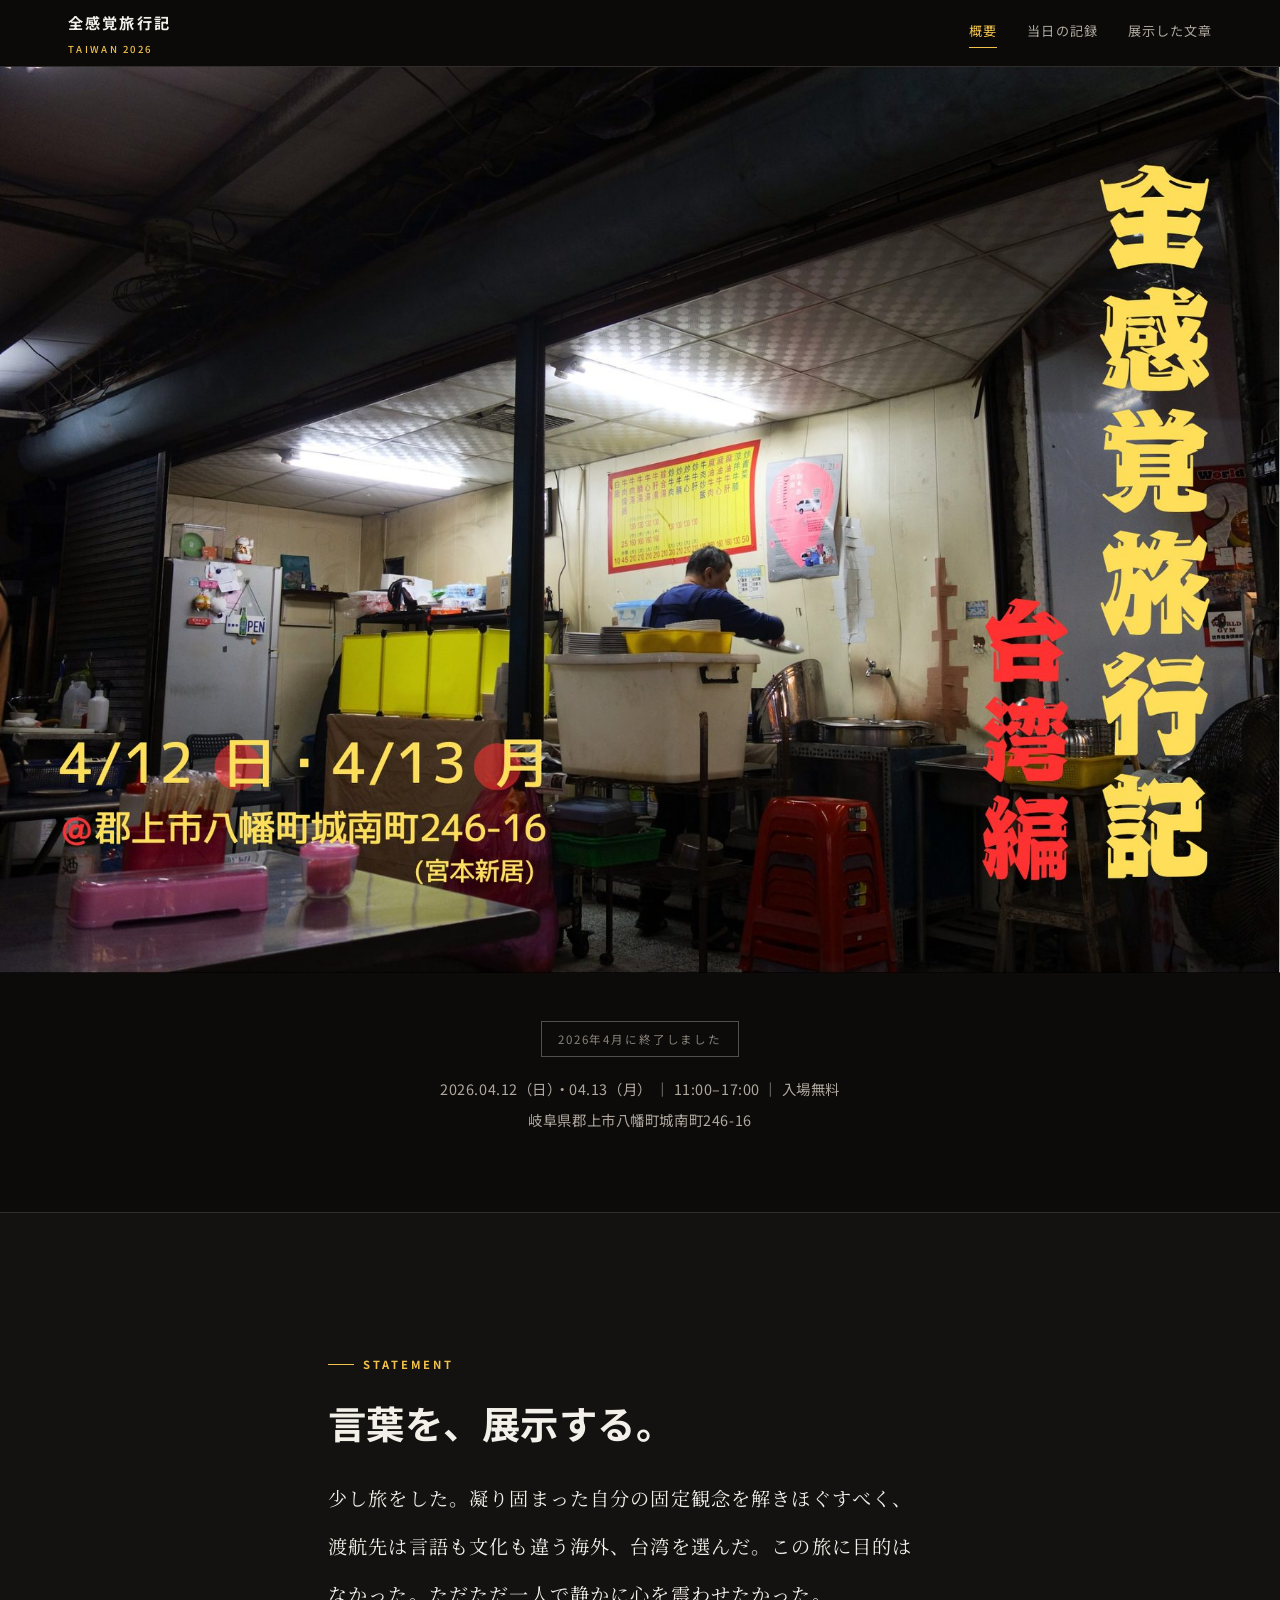
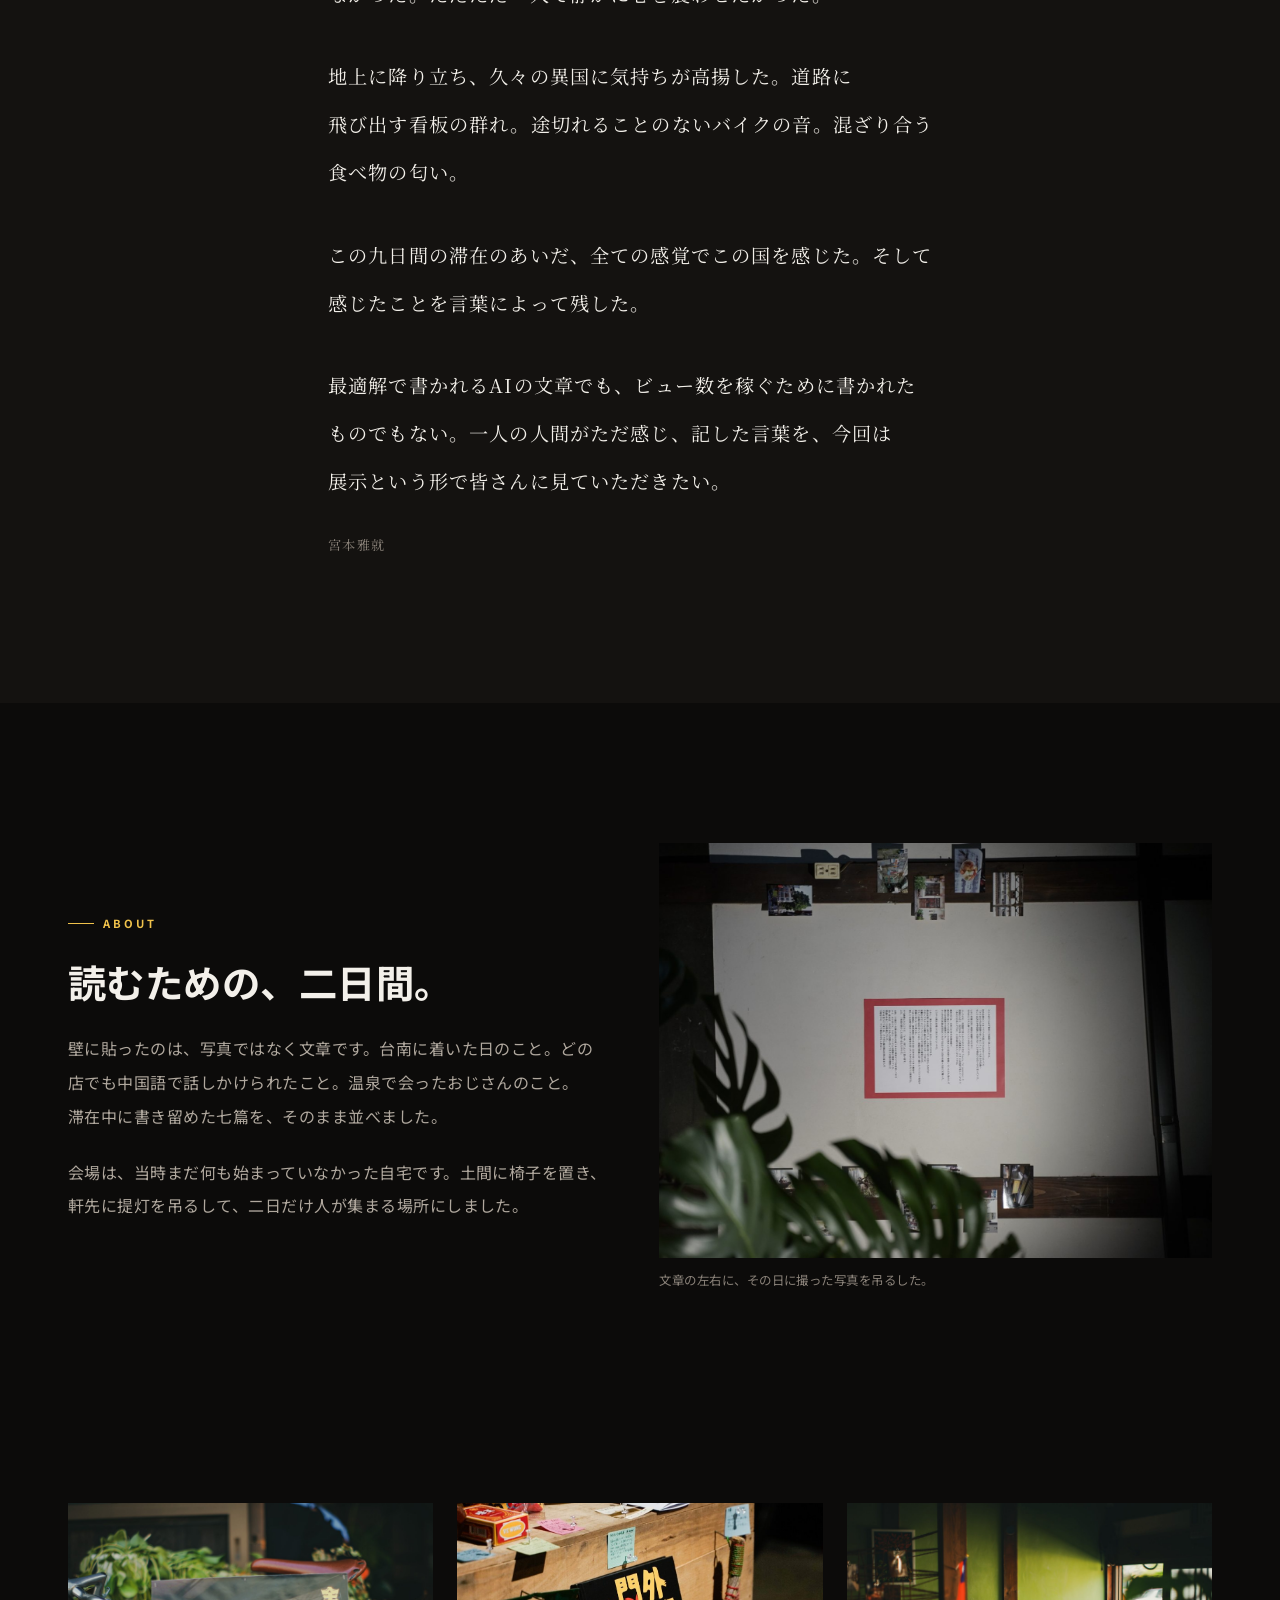
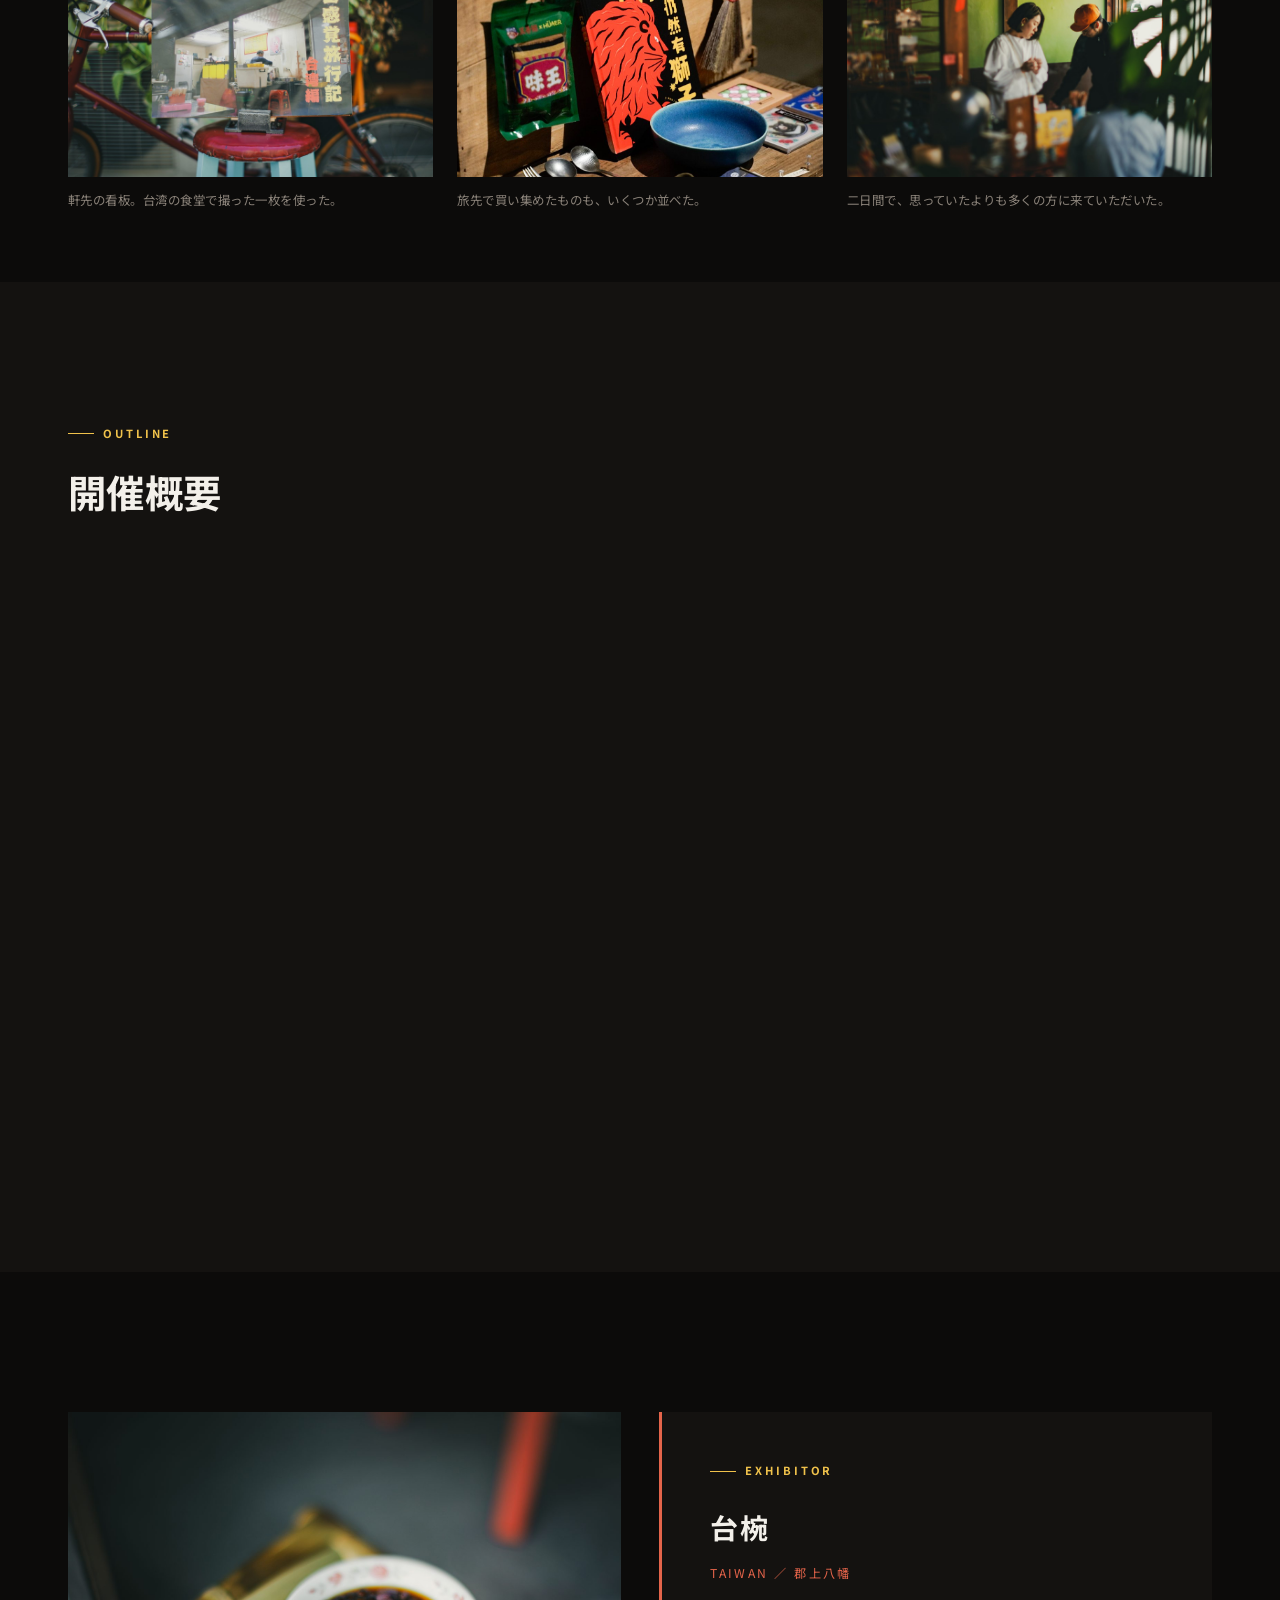
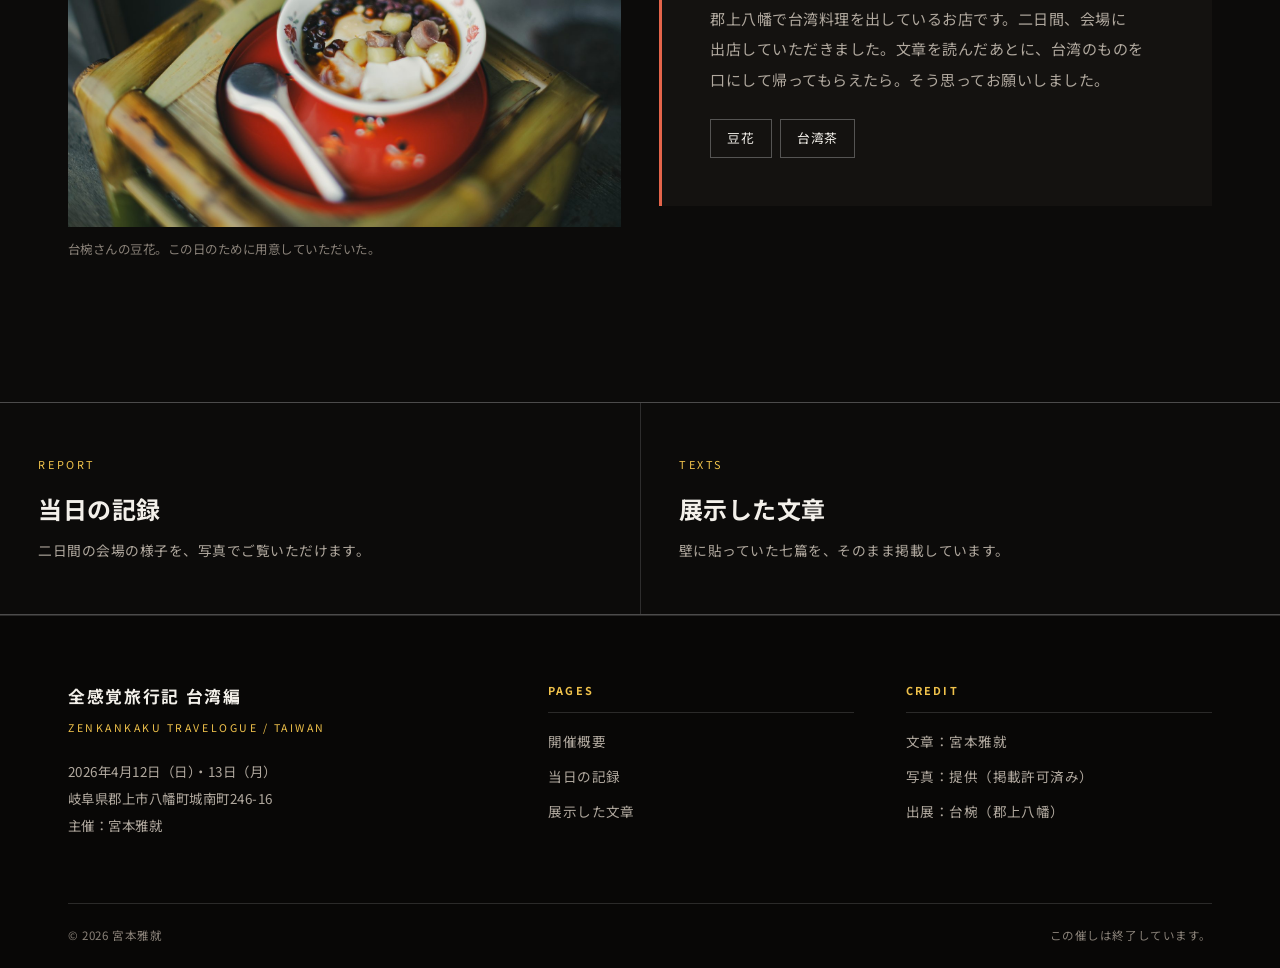
==== index.html @ e937802b "Update hero image alt text and dimensions" ====
<!DOCTYPE html>
<html lang="ja">
<head>
<meta charset="UTF-8">
<meta name="viewport" content="width=device-width, initial-scale=1.0">
<title>全感覚旅行記 台湾編｜2026.04.12–13 ＠郡上八幡</title>
<meta name="description" content="九日間の台湾滞在で感じたことを、文章にして展示しました。2026年4月12日・13日、岐阜県郡上市八幡町にて開催。入場無料。台湾料理店「台椀」より豆花と台湾茶をご提供いただきました。">
<meta property="og:type" content="website">
<meta property="og:url" content="https://zenkankakutaiwan.vercel.app/">
<meta property="og:title" content="全感覚旅行記 台湾編｜2026.04.12–13 ＠郡上八幡">
<meta property="og:description" content="九日間の台湾滞在で感じたことを、文章にして展示しました。2026年4月12日・13日、岐阜県郡上市八幡町にて開催。">
<meta property="og:image" content="https://zenkankakutaiwan.vercel.app/keyvisual.jpg">
<meta property="og:locale" content="ja_JP">
<meta name="twitter:card" content="summary_large_image">
<meta name="format-detection" content="telephone=no">
<link rel="preconnect" href="https://fonts.googleapis.com">
<link rel="preconnect" href="https://fonts.gstatic.com" crossorigin>
<link href="https://fonts.googleapis.com/css2?family=Noto+Sans+JP:wght@400;500;700;900&family=Noto+Serif+JP:wght@400;500&display=swap" rel="stylesheet">
<link rel="icon" href="favicon.svg" type="image/svg+xml">
<link rel="stylesheet" href="style.css">
</head>
<body>
<a class="skip" href="#main">本文へスキップ</a>

<header class="hd">
  <div class="hd__in">
    <a class="hd__logo" href="index.html">全感覚旅行記<small>TAIWAN 2026</small></a>
    <nav class="hd__nav" aria-label="ページ">
      <a href="index.html" aria-current="page">概要</a>
      <a href="report.html">当日の記録</a>
      <a href="texts.html">展示した文章</a>
    </nav>
  </div>
</header>

<main id="main" lang="ja">

<!-- ══════════ ヒーロー（告知ビジュアル） ══════════ -->
<section class="hero">
  <h1 class="hero__h1">全感覚旅行記 台湾編</h1>
  <div class="hero__stage">
    <img class="hero__poster" src="keyvisual.jpg" alt="夜の台南の食堂。右手に黄色の縦書きで「全感覚旅行記」、その左下に朱色で「台湾編」と重ねてある" width="2000" height="1414" fetchpriority="high">
  </div>
  <div class="hero__in wrap">
    <p class="hero__done">2026年4月に終了しました</p>
    <p class="hero__facts">2026.04.12（日）・04.13（月） ｜ 11:00–17:00 ｜ 入場無料<br>岐阜県郡上市八幡町城南町246-16</p>
  </div>
</section>

<!-- ══════════ ステートメント ══════════ -->
<section class="sec sec--xl statement" aria-labelledby="st-title">
  <div class="wrap read">
    <p class="eyebrow">STATEMENT</p>
    <h2 class="h2" id="st-title">言葉を、展示する。</h2>
    <div class="statement__body rv">
      <p>少し旅をした。凝り固まった自分の固定観念を解きほぐすべく、渡航先は言語も文化も違う海外、台湾を選んだ。この旅に目的はなかった。ただただ一人で静かに心を震わせたかった。</p>
      <p>地上に降り立ち、久々の異国に気持ちが高揚した。道路に飛び出す看板の群れ。途切れることのないバイクの音。混ざり合う食べ物の匂い。</p>
      <p>この九日間の滞在のあいだ、全ての感覚でこの国を感じた。そして感じたことを言葉によって残した。</p>
      <p>最適解で書かれるAIの文章でも、ビュー数を稼ぐために書かれたものでもない。一人の人間がただ感じ、記した言葉を、今回は展示という形で皆さんに見ていただきたい。</p>
      <p class="statement__sign">宮本雅就</p>
    </div>
  </div>
</section>

<!-- ══════════ 何をした展示か ══════════ -->
<section class="sec sec--xl" aria-labelledby="about-title">
  <div class="wrap">
    <div class="duo rv">
      <div>
        <p class="eyebrow">ABOUT</p>
        <h2 class="h2" id="about-title">読むための、二日間。</h2>
        <p class="lead">壁に貼ったのは、写真ではなく文章です。台南に着いた日のこと。どの店でも中国語で話しかけられたこと。温泉で会ったおじさんのこと。滞在中に書き留めた七篇を、そのまま並べました。</p>
        <p class="lead" style="margin-top:1.4rem;">会場は、当時まだ何も始まっていなかった自宅です。土間に椅子を置き、軒先に提灯を吊るして、二日だけ人が集まる場所にしました。</p>
      </div>
      <figure>
        <div class="ph"><img src="exhibit-wall.jpg" alt="漆喰の壁に、赤い枠で囲んだ文章と、旅先で撮った写真が並べて貼られている" loading="lazy" width="1600" height="1069"></div>
        <figcaption class="figcap">文章の左右に、その日に撮った写真を吊るした。</figcaption>
      </figure>
    </div>
  </div>
</section>

<!-- ══════════ 会場の写真 ══════════ -->
<section class="sec sec--md" aria-label="会場の様子">
  <div class="wrap">
    <div class="trio rv">
      <figure>
        <div class="ph"><img src="panel-bike.jpg" alt="自転車のサドルの前に立てかけられた、全感覚旅行記と書かれた案内パネル" loading="lazy" width="1800" height="1200"></div>
        <figcaption class="figcap">軒先の看板。台湾の食堂で撮った一枚を使った。</figcaption>
      </figure>
      <figure>
        <div class="ph"><img src="goods.jpg" alt="木箱の上に並べられた台湾の本や器、カトラリー、調味料" loading="lazy" width="1045" height="1563"></div>
        <figcaption class="figcap">旅先で買い集めたものも、いくつか並べた。</figcaption>
      </figure>
      <figure>
        <div class="ph"><img src="visitors.jpg" alt="緑の壁の室内で、来場した方が展示を見ている様子" loading="lazy" width="1800" height="1200"></div>
        <figcaption class="figcap">二日間で、思っていたよりも多くの方に来ていただいた。</figcaption>
      </figure>
    </div>
  </div>
</section>

<!-- ══════════ 開催概要 ══════════ -->
<section class="sec sec--xl sec--tint" aria-labelledby="outline-title">
  <div class="wrap">
    <p class="eyebrow">OUTLINE</p>
    <h2 class="h2" id="outline-title">開催概要</h2>
    <table class="info rv">
      <tbody>
        <tr>
          <th scope="row">催し名</th>
          <td><b>全感覚旅行記 台湾編</b></td>
        </tr>
        <tr>
          <th scope="row">会期</th>
          <td><b>2026年4月12日（日）・13日（月）</b><br>11:00 – 17:00</td>
        </tr>
        <tr>
          <th scope="row">入場料</th>
          <td><b>無料</b></td>
        </tr>
        <tr>
          <th scope="row">会場</th>
          <td>岐阜県郡上市八幡町城南町246-16<br>※当時の宮本の自宅を会場としました。現在この場所では営業しておりません。</td>
        </tr>
        <tr>
          <th scope="row">展示内容</th>
          <td>九日間の台湾滞在中に書いた文章 七篇<br>滞在中に撮影した写真<br>旅先で購入した書籍・器・雑貨の展示</td>
        </tr>
        <tr>
          <th scope="row">出展</th>
          <td><b>台椀</b>（郡上八幡）より、豆花と台湾茶をご提供いただきました。</td>
        </tr>
        <tr>
          <th scope="row">主催</th>
          <td>宮本雅就</td>
        </tr>
      </tbody>
    </table>
  </div>
</section>

<!-- ══════════ 出展 ══════════ -->
<section class="sec sec--xl" aria-labelledby="ex-title">
  <div class="wrap">
    <div class="duo duo--wide rv">
      <figure>
        <div class="ph"><img src="douhua.jpg" alt="竹のトレーにのせられた赤い器の豆花。タピオカと芋圓、小豆がのっている" loading="lazy" width="1800" height="1200"></div>
        <figcaption class="figcap">台椀さんの豆花。この日のために用意していただいた。</figcaption>
      </figure>
      <div class="exhibitor">
        <p class="eyebrow">EXHIBITOR</p>
        <h2 class="exhibitor__name" id="ex-title">台椀</h2>
        <p class="exhibitor__yomi">TAIWAN ／ 郡上八幡</p>
        <p class="exhibitor__text">郡上八幡で台湾料理を出しているお店です。二日間、会場に出店していただきました。文章を読んだあとに、台湾のものを口にして帰ってもらえたら。そう思ってお願いしました。</p>
        <ul class="exhibitor__menu">
          <li>豆花</li>
          <li>台湾茶</li>
        </ul>
      </div>
    </div>
  </div>
</section>

<!-- ══════════ 次のページ ══════════ -->
<nav class="next" aria-label="ほかのページ">
  <a class="next__item" href="report.html">
    <span class="next__label">REPORT</span>
    <span class="next__title">当日の記録</span>
    <span class="next__text">二日間の会場の様子を、写真でご覧いただけます。</span>
  </a>
  <a class="next__item" href="texts.html">
    <span class="next__label">TEXTS</span>
    <span class="next__title">展示した文章</span>
    <span class="next__text">壁に貼っていた七篇を、そのまま掲載しています。</span>
  </a>
</nav>

</main>

<footer class="ft">
  <div class="wrap">
    <div class="ft__top">
      <div>
        <p class="ft__mark">全感覚旅行記 台湾編</p>
        <p class="ft__sub">ZENKANKAKU TRAVELOGUE / TAIWAN</p>
        <p class="ft__addr">2026年4月12日（日）・13日（月）<br>岐阜県郡上市八幡町城南町246-16<br>主催：宮本雅就</p>
      </div>
      <div>
        <p class="ft__ttl">PAGES</p>
        <ul class="ft__list">
          <li><a href="index.html">開催概要</a></li>
          <li><a href="report.html">当日の記録</a></li>
          <li><a href="texts.html">展示した文章</a></li>
        </ul>
      </div>
      <div>
        <p class="ft__ttl">CREDIT</p>
        <ul class="ft__list">
          <li>文章：宮本雅就</li>
          <li>写真：提供（掲載許可済み）</li>
          <li>出展：台椀（郡上八幡）</li>
        </ul>
      </div>
    </div>
    <div class="ft__bottom">
      <p>© 2026 宮本雅就</p>
      <p>この催しは終了しています。</p>
    </div>
  </div>
</footer>

<script src="main.js"></script>
</body>
</html>
---- style.css ----
@charset "UTF-8";
/* ==========================================================================
   全感覚旅行記 台湾編 ｜ 2026.04.12–13 ＠郡上八幡
   設計方針
   - 会場の記憶（赤提灯・蛍光灯・夜の食堂）を、黒地に置き換える
   - 差し色は告知ビジュアルから採った黄と、提灯の朱の2色だけ
   - 展示物は「文章」。だから本文は明朝で、行間を広く取る
   - 見出しとラベルはゴシック。読ませる面と、案内する面を書体で分ける
   ========================================================================== */

:root{
  --bg:      #0C0B0A;   /* 黒。少し暖色に振って写真となじませる */
  --bg2:     #141210;   /* 一段明るい面 */
  --bg3:     #1E1B18;   /* カード */
  --ink:     #F3F0EA;   /* 本文の白 */
  --ink-sub: #B0A89E;   /* 副次テキスト（黒地 AA 8.0） */
  --ink-dim: #8A8279;   /* 注記（黒地 AA 5.1） */
  --yellow:  #F0C24B;   /* 告知ビジュアルの黄 */
  --red:     #E4644A;   /* 提灯の朱。黒地で読める明度に調整 */
  --line:    rgba(255,255,255,.14);
  --line-2:  rgba(255,255,255,.28);

  --pad-xl: clamp(96px,11vw,180px);
  --pad-lg: clamp(64px,8vw,120px);
  --pad-md: clamp(44px,5.5vw,80px);

  --wrap:   1240px;
  --read:   720px;      /* 文章を読ませる幅 */
  --ease:   cubic-bezier(.22,.75,.28,1);
}

/* ── リセット ─────────────────────────────────────────── */
*,*::before,*::after{ box-sizing:border-box; }
html{ scroll-behavior:smooth; -webkit-text-size-adjust:100%; }
body{
  margin:0; background:var(--bg); color:var(--ink);
  font-family:"Noto Sans JP","Hiragino Kaku Gothic ProN","Yu Gothic",sans-serif;
  font-size:16px; line-height:1.95; letter-spacing:.03em;
  -webkit-font-smoothing:antialiased; overflow-x:hidden;
}
img{ display:block; max-width:100%; height:auto; }
a{ color:inherit; }
h1,h2,h3,h4,p,figure,dl,dd,ul,ol,blockquote{ margin:0; padding:0; }
ul,ol{ list-style:none; }
table{ border-collapse:collapse; width:100%; }
:focus-visible{ outline:2px solid var(--yellow); outline-offset:3px; }

/* 日本語は単語の区切りに空白がないため、文節で折り返すよう指定する。
   （Chrome / Edge 119以降。lang="ja" の範囲でのみ働く） */
body{ line-break:strict; word-break:auto-phrase; }
h1,h2,h3{ word-break:normal; text-wrap:balance; }

.u-hidden{
  position:absolute!important; width:1px; height:1px; margin:-1px;
  padding:0; overflow:hidden; clip:rect(0 0 0 0); white-space:nowrap; border:0;
}
.skip{ position:absolute; left:-9999px; top:0; z-index:200; background:var(--yellow); color:#000; padding:.8rem 1.4rem; }
.skip:focus{ left:0; }

/* ── レイアウト ───────────────────────────────────────── */
.wrap{ width:100%; max-width:var(--wrap); margin-inline:auto; padding-inline:clamp(20px,5vw,48px); }
.read{ max-width:var(--read); margin-inline:auto; }
/* 全幅の写真と組み合わせて使う導入文は、写真と左端をそろえる */
.wrap > .read{ margin-inline:0; }
.sec{ padding-block:var(--pad-lg); }
.sec--xl{ padding-block:var(--pad-xl); }
.sec--md{ padding-block:var(--pad-md); }
.sec--tint{ background:var(--bg2); }
.rule{ border-top:1px solid var(--line); }

/* ── ヘッダー ─────────────────────────────────────────── */
.hd{
  position:sticky; top:0; z-index:90;
  background:rgba(12,11,10,.86); backdrop-filter:blur(12px);
  border-bottom:1px solid var(--line);
}
.hd__in{
  max-width:var(--wrap); margin-inline:auto; padding-inline:clamp(20px,5vw,48px);
  height:66px; display:flex; align-items:center; justify-content:space-between; gap:1.5rem;
}
.hd__logo{ font-size:.95rem; font-weight:700; letter-spacing:.14em; text-decoration:none; }
.hd__logo small{ display:block; font-size:.6rem; letter-spacing:.24em; color:var(--yellow); font-weight:500; margin-top:.15rem; }
.hd__nav{ display:flex; gap:clamp(14px,2.4vw,30px); }
.hd__nav a{
  font-size:.82rem; letter-spacing:.08em; text-decoration:none; color:var(--ink-sub);
  padding-bottom:.25rem; border-bottom:1px solid transparent; transition:color .2s var(--ease), border-color .2s var(--ease);
}
.hd__nav a:hover{ color:var(--ink); border-color:var(--yellow); }
.hd__nav a[aria-current="page"]{ color:var(--yellow); border-color:var(--yellow); }
@media (max-width:560px){
  .hd__in{ height:auto; padding-block:.8rem; flex-direction:column; align-items:flex-start; gap:.6rem; }
  .hd__nav{ gap:1rem; }
}

/* ── ヒーロー（告知ビジュアルを全幅で見せる） ─────────
   ビジュアルにタイトルも日付も刷り込まれているので、文字は重ねない。
   画面幅いっぱいに、トリミングせず一枚をそのまま出す。
   h1は画面には出さず、読み上げと検索のために残す。 */
.hero{ background:var(--bg); border-bottom:1px solid var(--line); }
.hero__h1{
  position:absolute; width:1px; height:1px; margin:-1px; padding:0;
  overflow:hidden; clip-path:inset(50%); white-space:nowrap; border:0;
}
.hero__stage{ width:100%; }
.hero__poster{ display:block; width:100%; height:auto; }
.hero__in{
  text-align:center;
  padding-block:clamp(30px,4vw,48px) clamp(44px,6vw,76px);
}
.hero__done{
  display:inline-block; margin-bottom:1.1rem; padding:.35rem 1rem;
  border:1px solid var(--line-2); font-size:.72rem; letter-spacing:.16em; color:var(--ink-dim);
}
.hero__facts{ font-size:.9rem; line-height:2.15; letter-spacing:.04em; color:var(--ink-sub); }

/* ── 見出し ───────────────────────────────────────────── */
.eyebrow{
  display:flex; align-items:center; gap:.8em;
  font-size:.7rem; font-weight:700; letter-spacing:.26em; color:var(--yellow); margin-bottom:1.1rem;
}
.eyebrow::before{ content:""; width:26px; height:1px; background:var(--yellow); flex:none; }
.h2{ font-size:clamp(1.5rem,3.6vw,2.4rem); font-weight:700; line-height:1.55; margin-bottom:1.3rem; }
.h3{ font-size:clamp(1.1rem,2.2vw,1.4rem); font-weight:700; line-height:1.6; margin-bottom:.8rem; }
.lead{ font-size:1rem; line-height:2.1; color:var(--ink-sub); max-width:40em; }

/* ── ステートメント（明朝・大きめ） ───────────────────── */
.statement{ background:var(--bg2); }
.statement__body{
  font-family:"Noto Serif JP","Hiragino Mincho ProN","Yu Mincho",serif;
  font-size:clamp(1rem,1.9vw,1.2rem); line-height:2.5; letter-spacing:.06em;
}
.statement__body p + p{ margin-top:1.8em; }
.statement__sign{ margin-top:2.6rem; font-size:.82rem; letter-spacing:.1em; color:var(--ink-dim); }

/* ── 写真 ─────────────────────────────────────────────── */
.ph{ background:var(--bg3); overflow:hidden; }
.ph img{ display:block; width:100%; height:100%; object-fit:cover; }
/* 並べる写真は縦横比をそろえる。縦位置の写真は中央でトリミングされる。
   （高さがばらつくと段組みが崩れて、余白だけが目立つため） */
.trio .ph,.gal .ph,.duo .ph{ aspect-ratio:4/3; }
/* 単独で置く縦位置の写真は、幅を絞って高くなりすぎないようにする */
.fig--portrait{ max-width:min(100%,440px); }
.fig--portrait .ph{ aspect-ratio:auto; }
.figcap{ margin-top:.7rem; font-size:.78rem; line-height:1.85; color:var(--ink-dim); }

.duo{ display:grid; gap:clamp(20px,3vw,40px); }
@media (min-width:860px){ .duo{ grid-template-columns:1fr 1fr; align-items:center; } }
.duo--wide{ align-items:start; }

.trio{ display:grid; gap:clamp(14px,2vw,24px); }
@media (min-width:760px){ .trio{ grid-template-columns:repeat(3,1fr); } }

.gal{ display:grid; gap:clamp(14px,2vw,24px); }
@media (min-width:760px){ .gal{ grid-template-columns:repeat(2,1fr); } }
.gal--offset > *:nth-child(even){ margin-top:clamp(20px,4vw,64px); }

.full{ position:relative; }
.full img{ width:100%; }

/* ── 開催概要テーブル ─────────────────────────────────── */
.info{ border-top:1px solid var(--line); }
.info th,.info td{
  border-bottom:1px solid var(--line); text-align:left; vertical-align:top;
  padding:1.15rem .2rem; font-size:.94rem; line-height:1.95;
}
.info th{ width:9em; font-weight:700; color:var(--yellow); white-space:nowrap; letter-spacing:.08em; }
.info td{ color:var(--ink-sub); }
.info td b{ color:var(--ink); font-weight:700; }
@media (max-width:600px){
  .info th,.info td{ display:block; width:auto; padding-block:.5rem; }
  .info th{ border-bottom:0; padding-bottom:0; }
  .info td{ padding-top:.15rem; padding-bottom:1.1rem; }
}

/* ── 出展者 ───────────────────────────────────────────── */
.exhibitor{ background:var(--bg2); border-left:3px solid var(--red); padding:clamp(28px,4vw,48px); }
.exhibitor__name{ font-size:clamp(1.3rem,2.6vw,1.75rem); font-weight:700; letter-spacing:.06em; margin-bottom:.5rem; }
.exhibitor__yomi{ font-size:.76rem; letter-spacing:.2em; color:var(--red); margin-bottom:1.1rem; }
.exhibitor__text{ font-size:.94rem; line-height:2.05; color:var(--ink-sub); }
.exhibitor__menu{ display:flex; flex-wrap:wrap; gap:.5rem; margin-top:1.4rem; }
.exhibitor__menu li{
  font-size:.8rem; letter-spacing:.06em; padding:.4rem 1rem;
  border:1px solid var(--line-2); color:var(--ink);
}

/* ── ボタン ───────────────────────────────────────────── */
.btns{ display:flex; flex-wrap:wrap; gap:1rem; }
.btn{
  display:inline-flex; align-items:center; justify-content:center; gap:.8em;
  min-height:58px; padding:.9rem 2.2rem;
  font-size:.92rem; font-weight:700; letter-spacing:.08em; text-decoration:none;
  background:var(--yellow); color:#0C0B0A; border:1px solid var(--yellow);
  transition:background .25s var(--ease), color .25s var(--ease);
}
.btn:hover{ background:transparent; color:var(--yellow); }
.btn--ghost{ background:transparent; color:var(--ink); border-color:var(--line-2); }
.btn--ghost:hover{ background:var(--ink); color:#0C0B0A; border-color:var(--ink); }

/* ── 次のページへ ─────────────────────────────────────── */
.next{ display:grid; gap:1px; background:var(--line); border-block:1px solid var(--line); }
@media (min-width:760px){ .next{ grid-template-columns:1fr 1fr; } }
.next__item{
  background:var(--bg); padding:clamp(32px,4vw,56px) clamp(24px,3vw,44px);
  text-decoration:none; display:block; transition:background .25s var(--ease);
}
.next__item:hover{ background:var(--bg2); }
.next__label{ display:block; font-size:.68rem; letter-spacing:.24em; color:var(--yellow); margin-bottom:.9rem; }
.next__title{ display:block; font-size:clamp(1.15rem,2.4vw,1.5rem); font-weight:700; line-height:1.55; margin-bottom:.6rem; }
.next__text{ display:block; font-size:.86rem; line-height:1.9; color:var(--ink-sub); }

/* ── 下層ページの見出し ───────────────────────────────── */
.phead{ padding-block:clamp(64px,9vw,120px) clamp(40px,5vw,64px); border-bottom:1px solid var(--line); }
.phead__en{ font-size:.72rem; font-weight:700; letter-spacing:.28em; color:var(--yellow); margin-bottom:1rem; }
.phead__title{ font-size:clamp(1.8rem,4.6vw,3rem); font-weight:900; line-height:1.4; letter-spacing:.04em; }
.phead__lead{ margin-top:1.4rem; font-size:.96rem; line-height:2.1; color:var(--ink-sub); max-width:38em; }

/* ── 展示した文章 ─────────────────────────────────────── */
.essays{ counter-reset:essay; }
.essay{ padding-block:clamp(56px,7vw,96px); border-top:1px solid var(--line); }
.essay:first-child{ border-top:0; }
.essay__no{
  font-size:.72rem; font-weight:700; letter-spacing:.24em; color:var(--yellow); margin-bottom:1.6rem;
}
.essay__body{
  font-family:"Noto Serif JP","Hiragino Mincho ProN","Yu Mincho",serif;
  font-size:clamp(.98rem,1.7vw,1.08rem); line-height:2.45; letter-spacing:.05em; color:var(--ink);
}
.essay__body p + p{ margin-top:1.9em; }
.essay__body p:first-child::first-letter{ color:var(--yellow); }

.note{
  background:var(--bg2); border:1px solid var(--line); padding:clamp(22px,3vw,32px);
  font-size:.85rem; line-height:2; color:var(--ink-sub);
}
.note b{ color:var(--ink); }

/* ── フッター ─────────────────────────────────────────── */
.ft{ background:#080706; border-top:1px solid var(--line); }
.ft__top{ padding-block:clamp(44px,5vw,72px); display:grid; gap:clamp(28px,4vw,56px); }
@media (min-width:820px){ .ft__top{ grid-template-columns:1.4fr 1fr 1fr; } }
.ft__mark{ font-size:1.05rem; font-weight:700; letter-spacing:.1em; }
.ft__sub{ font-size:.66rem; letter-spacing:.24em; color:var(--yellow); margin-top:.35rem; }
.ft__addr{ font-size:.84rem; line-height:2; color:var(--ink-sub); margin-top:1.2rem; }
.ft__ttl{
  font-size:.68rem; font-weight:700; letter-spacing:.2em; color:var(--yellow);
  padding-bottom:.7rem; margin-bottom:1rem; border-bottom:1px solid var(--line);
}
.ft__list li{ font-size:.85rem; line-height:1.8; color:var(--ink-sub); }
.ft__list li + li{ margin-top:.65rem; }
.ft__list a{ font-size:inherit; text-decoration:none; color:inherit; transition:color .2s var(--ease); }
.ft__list a:hover{ color:var(--yellow); }
.ft__bottom{
  padding-block:1.3rem; border-top:1px solid var(--line);
  display:flex; flex-wrap:wrap; gap:.6rem 1.6rem; align-items:center; justify-content:space-between;
  font-size:.72rem; letter-spacing:.05em; color:var(--ink-dim);
}

/* ── スクロール表示 ───────────────────────────────────── */
.rv{ opacity:0; transform:translateY(24px); transition:opacity .9s var(--ease), transform .9s var(--ease); }
.rv.in{ opacity:1; transform:none; }
@media (prefers-reduced-motion:reduce){
  *{ animation-duration:.01ms!important; transition-duration:.01ms!important; scroll-behavior:auto!important; }
  .rv{ opacity:1; transform:none; }
}
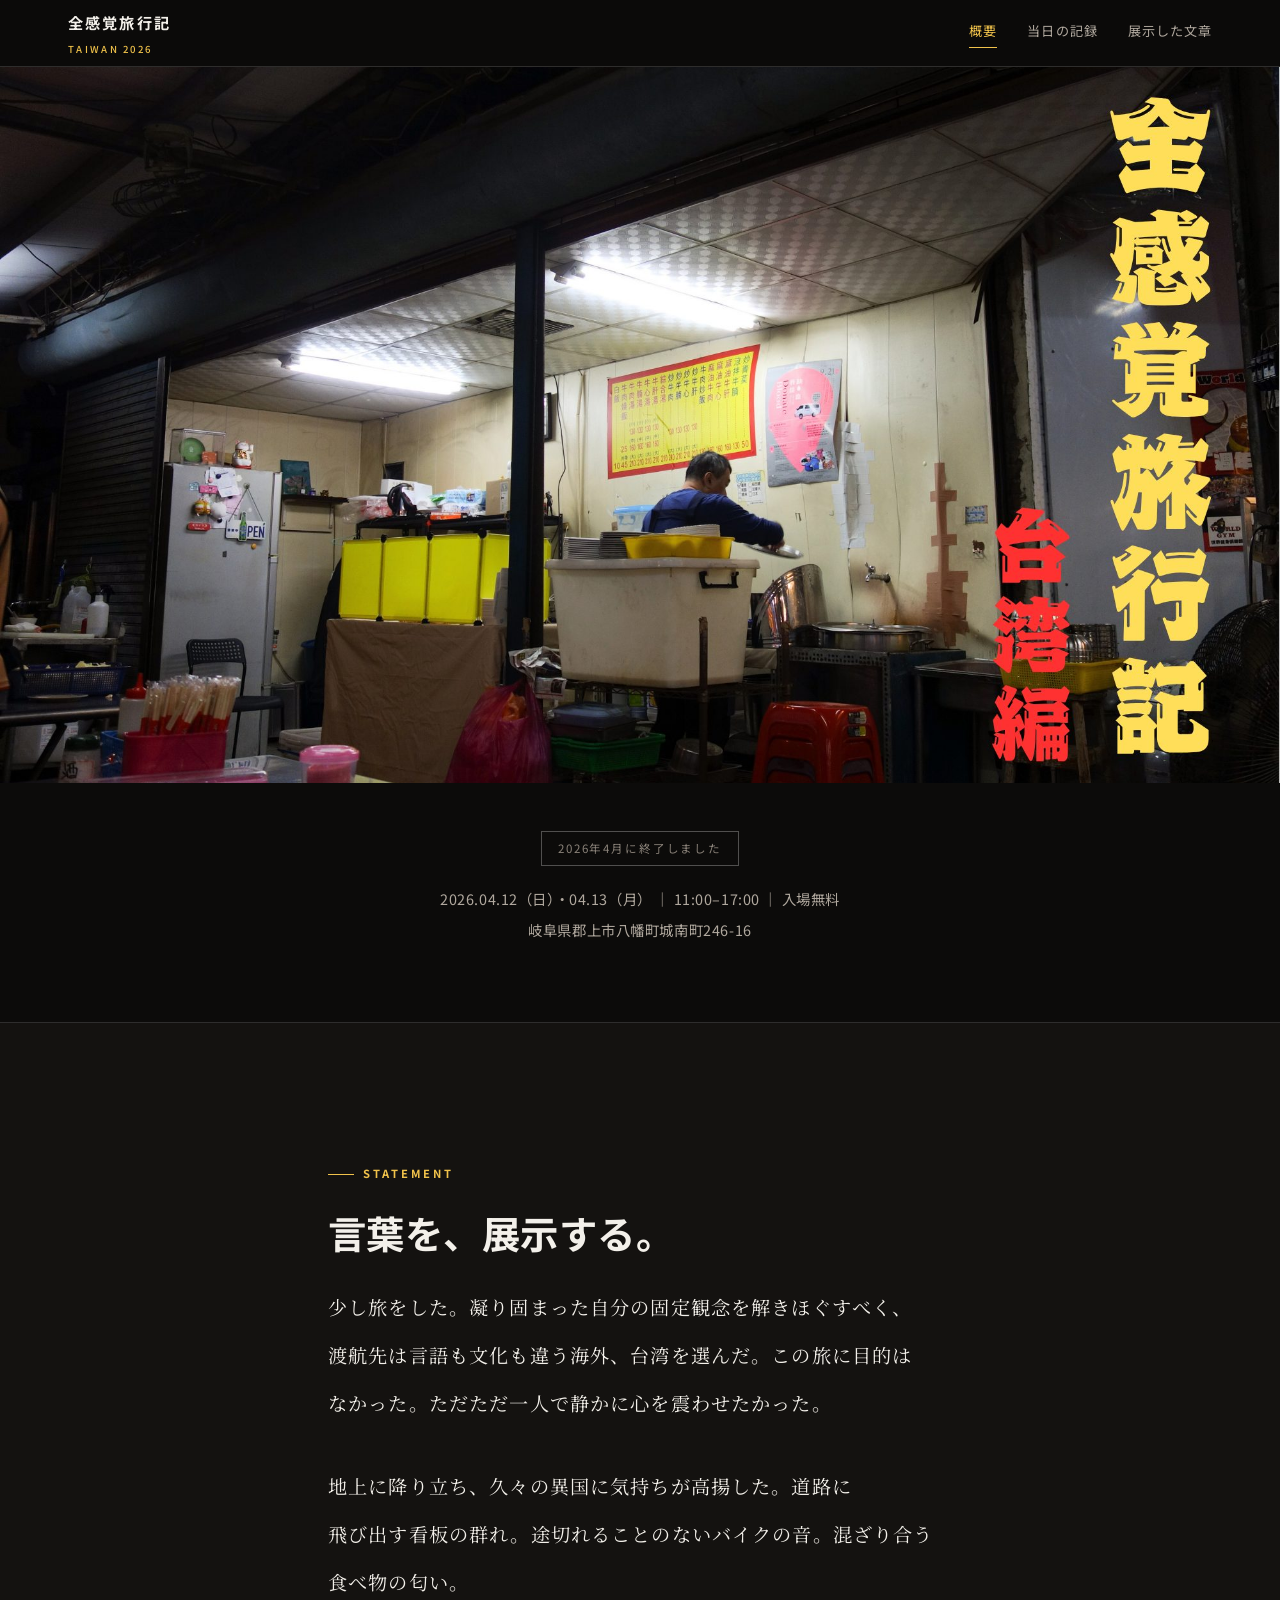
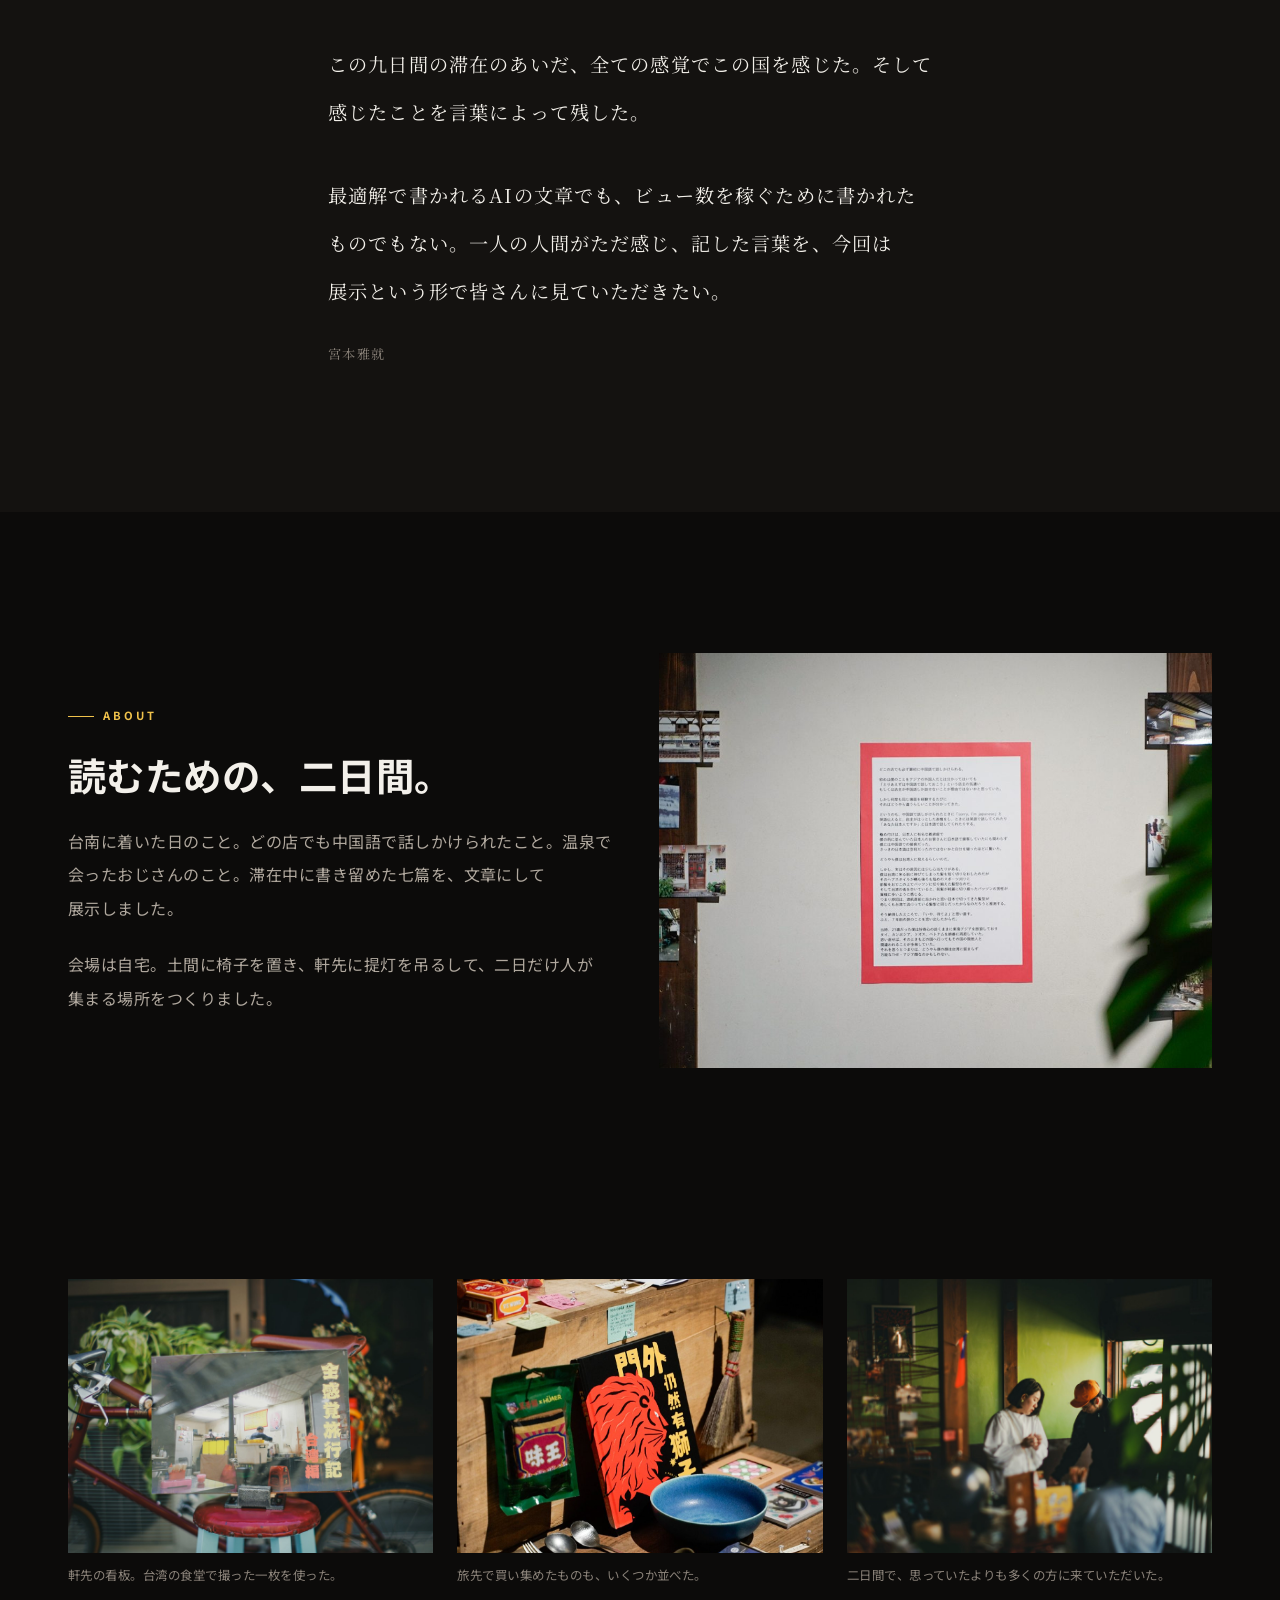
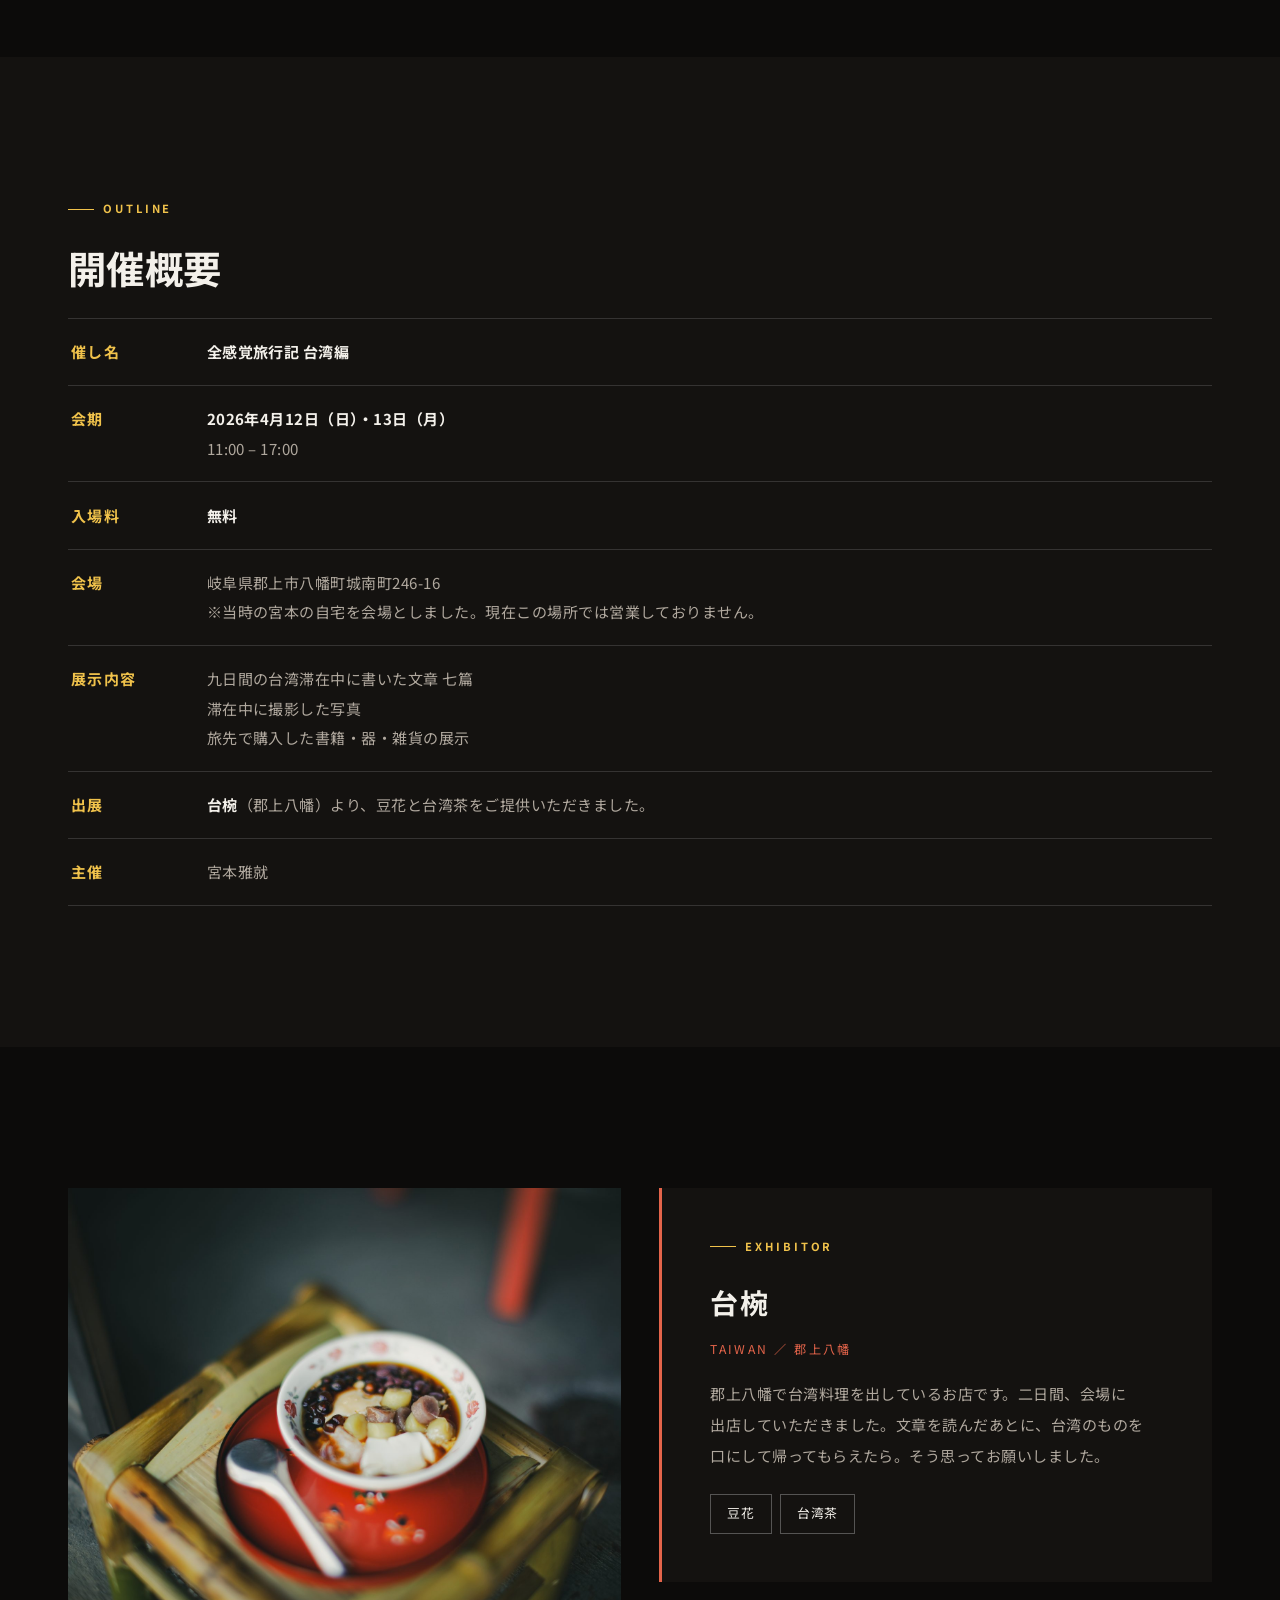
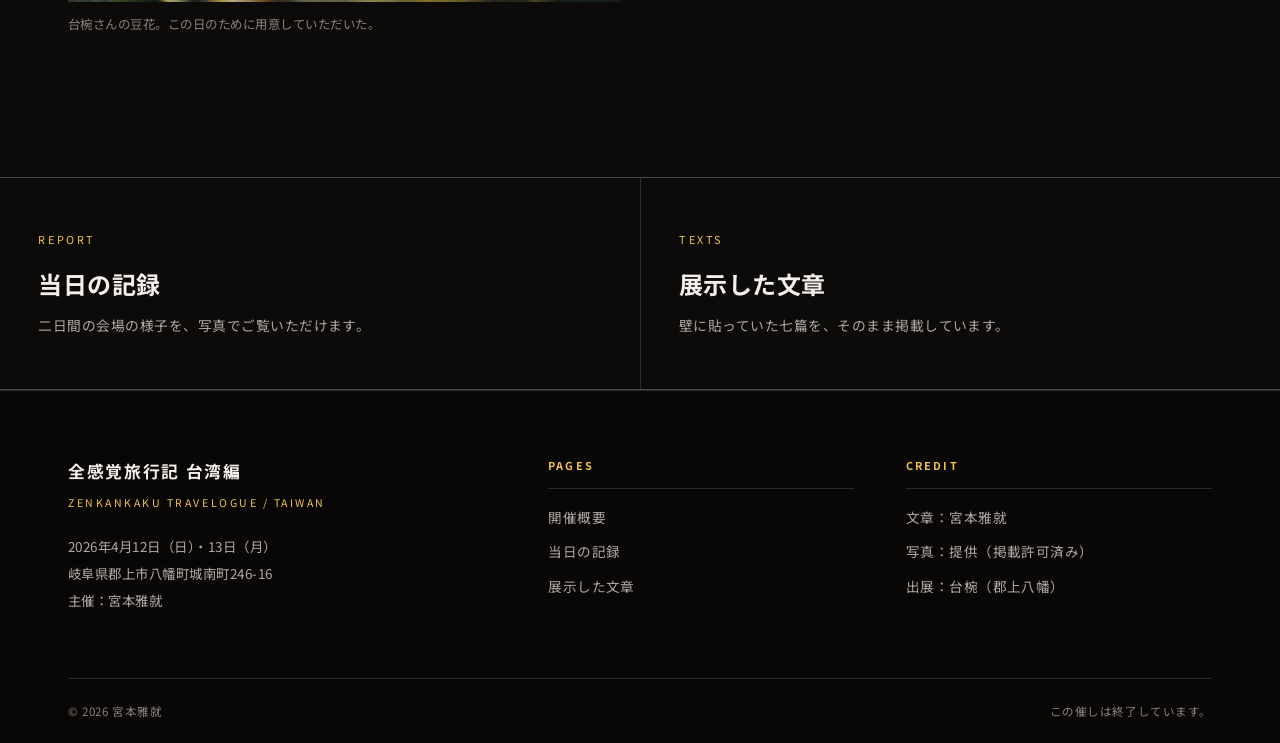
==== commit b108fb69: "Revise text and update figure in index.html" ====
--- a/index.html
+++ b/index.html
@@ -69,12 +69,11 @@
       <div>
         <p class="eyebrow">ABOUT</p>
         <h2 class="h2" id="about-title">読むための、二日間。</h2>
-        <p class="lead">壁に貼ったのは、写真ではなく文章です。台南に着いた日のこと。どの店でも中国語で話しかけられたこと。温泉で会ったおじさんのこと。滞在中に書き留めた七篇を、そのまま並べました。</p>
-        <p class="lead" style="margin-top:1.4rem;">会場は、当時まだ何も始まっていなかった自宅です。土間に椅子を置き、軒先に提灯を吊るして、二日だけ人が集まる場所にしました。</p>
-      </div>
-      <figure>
-        <div class="ph"><img src="exhibit-wall.jpg" alt="漆喰の壁に、赤い枠で囲んだ文章と、旅先で撮った写真が並べて貼られている" loading="lazy" width="1600" height="1069"></div>
-        <figcaption class="figcap">文章の左右に、その日に撮った写真を吊るした。</figcaption>
+        <p class="lead">台南に着いた日のこと。どの店でも中国語で話しかけられたこと。温泉で会ったおじさんのこと。滞在中に書き留めた七篇を、文章にして展示しました。</p>
+        <p class="lead" style="margin-top:1.4rem;">会場は自宅。土間に椅子を置き、軒先に提灯を吊るして、二日だけ人が集まる場所をつくりました。</p>
+      </div>
+      <figure class="fig--tall">
+        <div class="ph"><img src="exhibit-wall-v.jpg" alt="漆喰の壁の中央に赤い枠で囲んだ文章が貼られ、その左右に旅先の写真が並んでいる" loading="lazy" width="1033" height="1546"></div>
       </figure>
     </div>
   </div>
--- a/style.css
+++ b/style.css
@@ -102,7 +102,13 @@
   overflow:hidden; clip-path:inset(50%); white-space:nowrap; border:0;
 }
 .hero__stage{ width:100%; }
-.hero__poster{ display:block; width:100%; height:auto; }
+/* 元画像は 2000x1414。タイトルは天地 14%〜87% に入っているので、
+   その上下の余白ぶんだけを CSS で切り、横長（2000:1118）に見せる。
+   画像そのものは切らないので、文字は欠けない。 */
+.hero__poster{
+  display:block; width:100%; height:auto;
+  aspect-ratio:2000/1118; object-fit:cover; object-position:50% 50%;
+}
 .hero__in{
   text-align:center;
   padding-block:clamp(30px,4vw,48px) clamp(44px,6vw,76px);
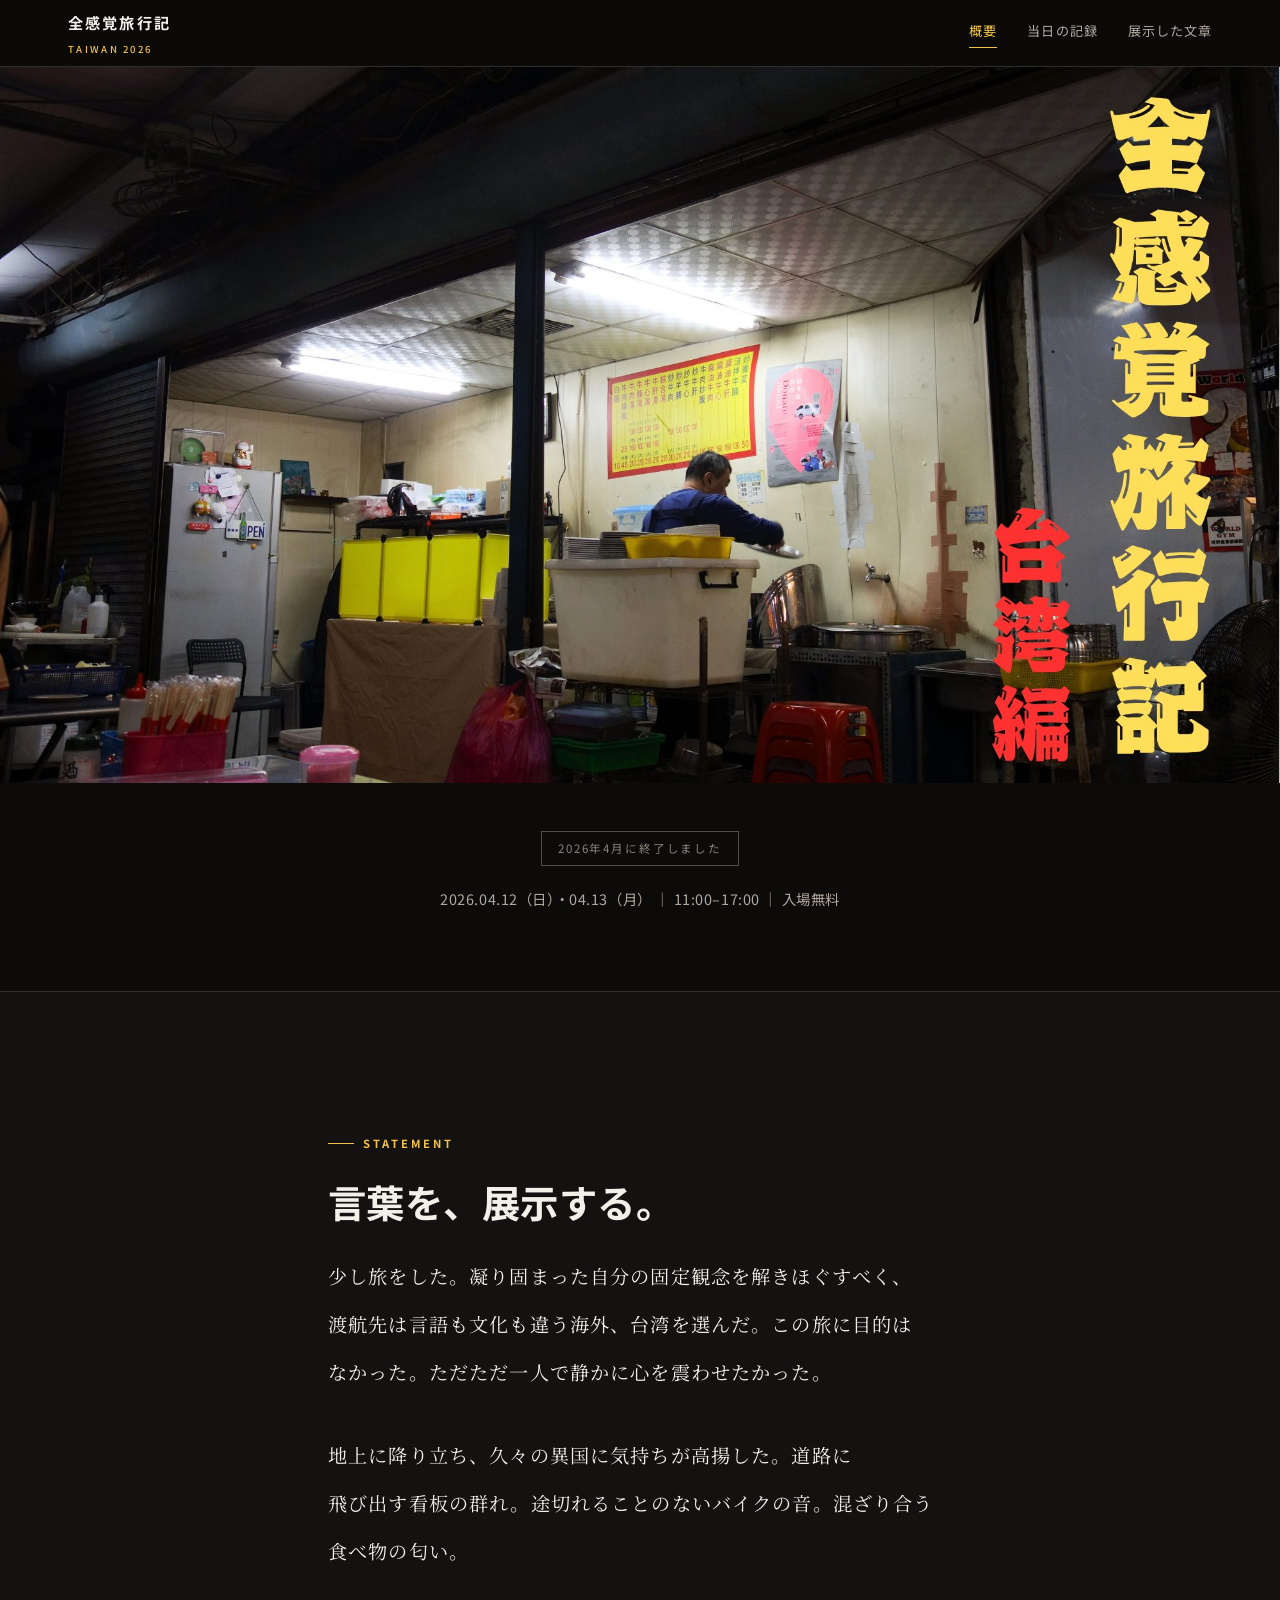
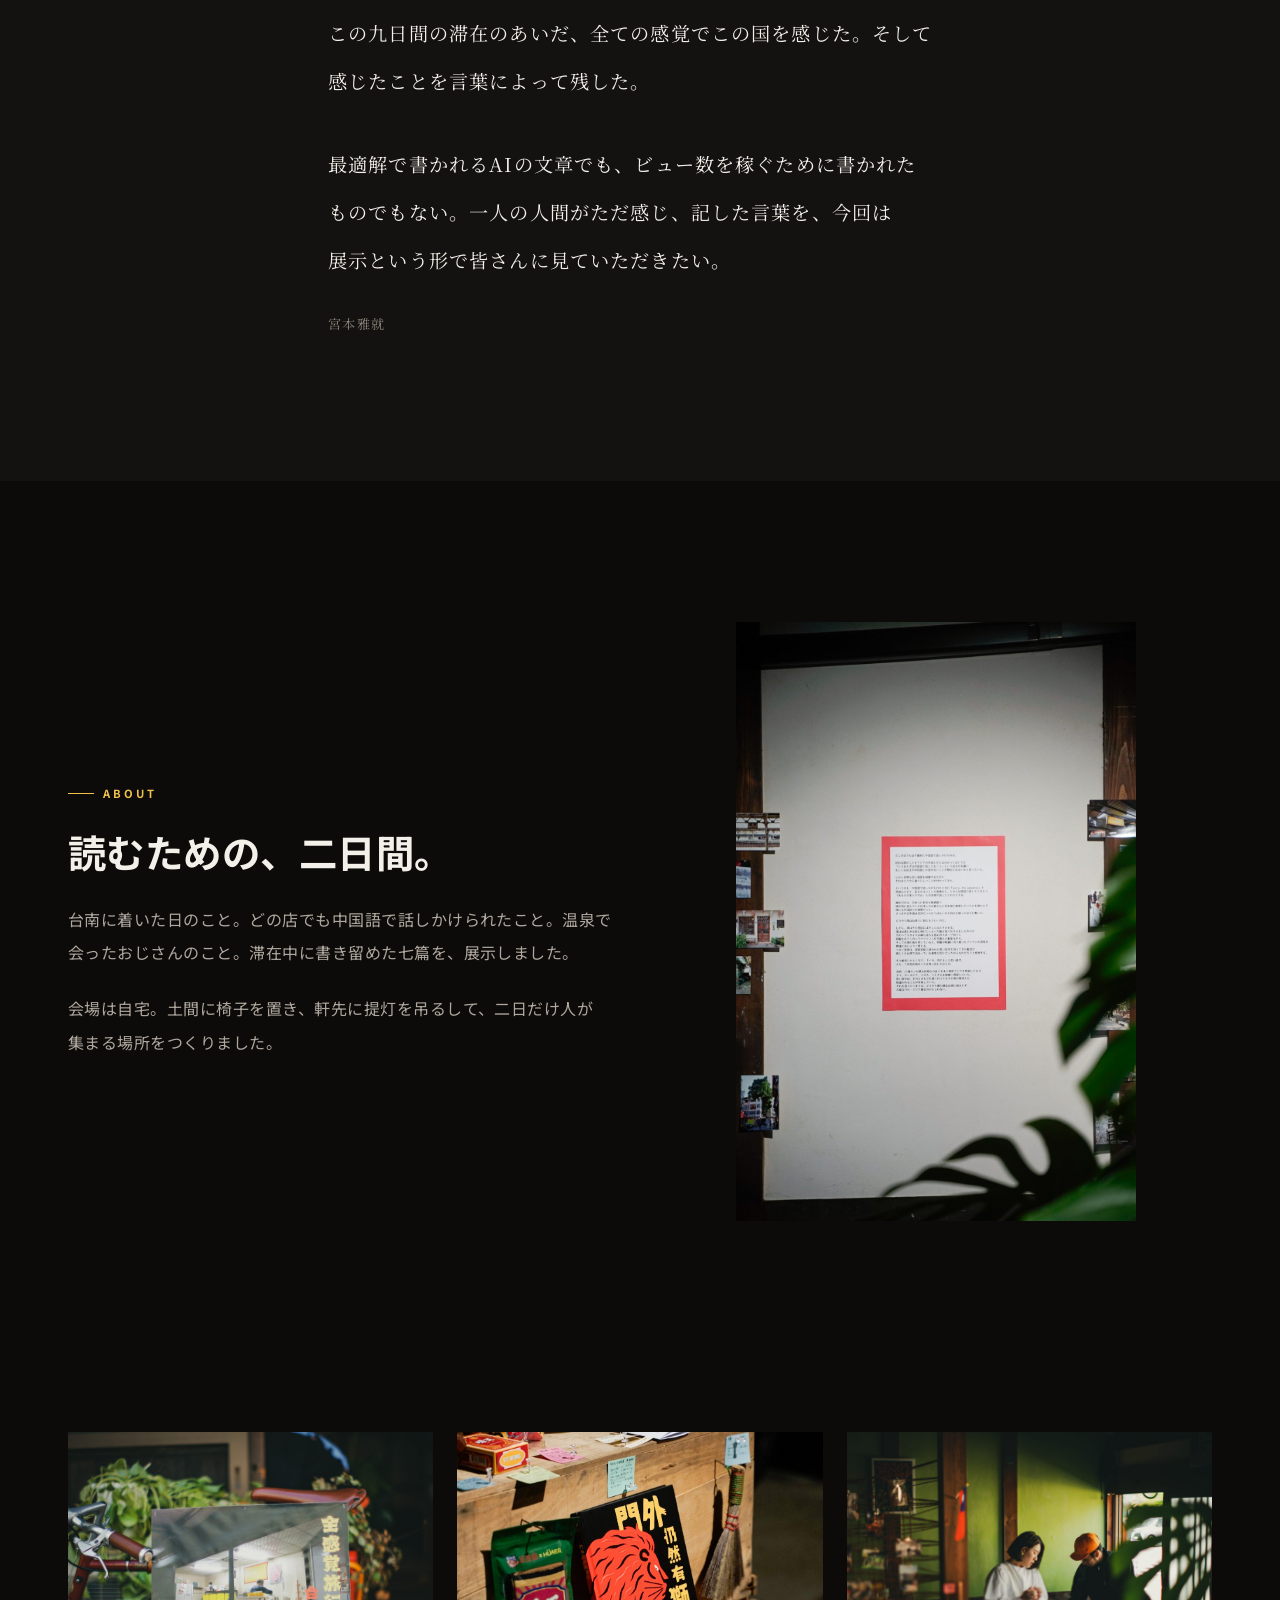
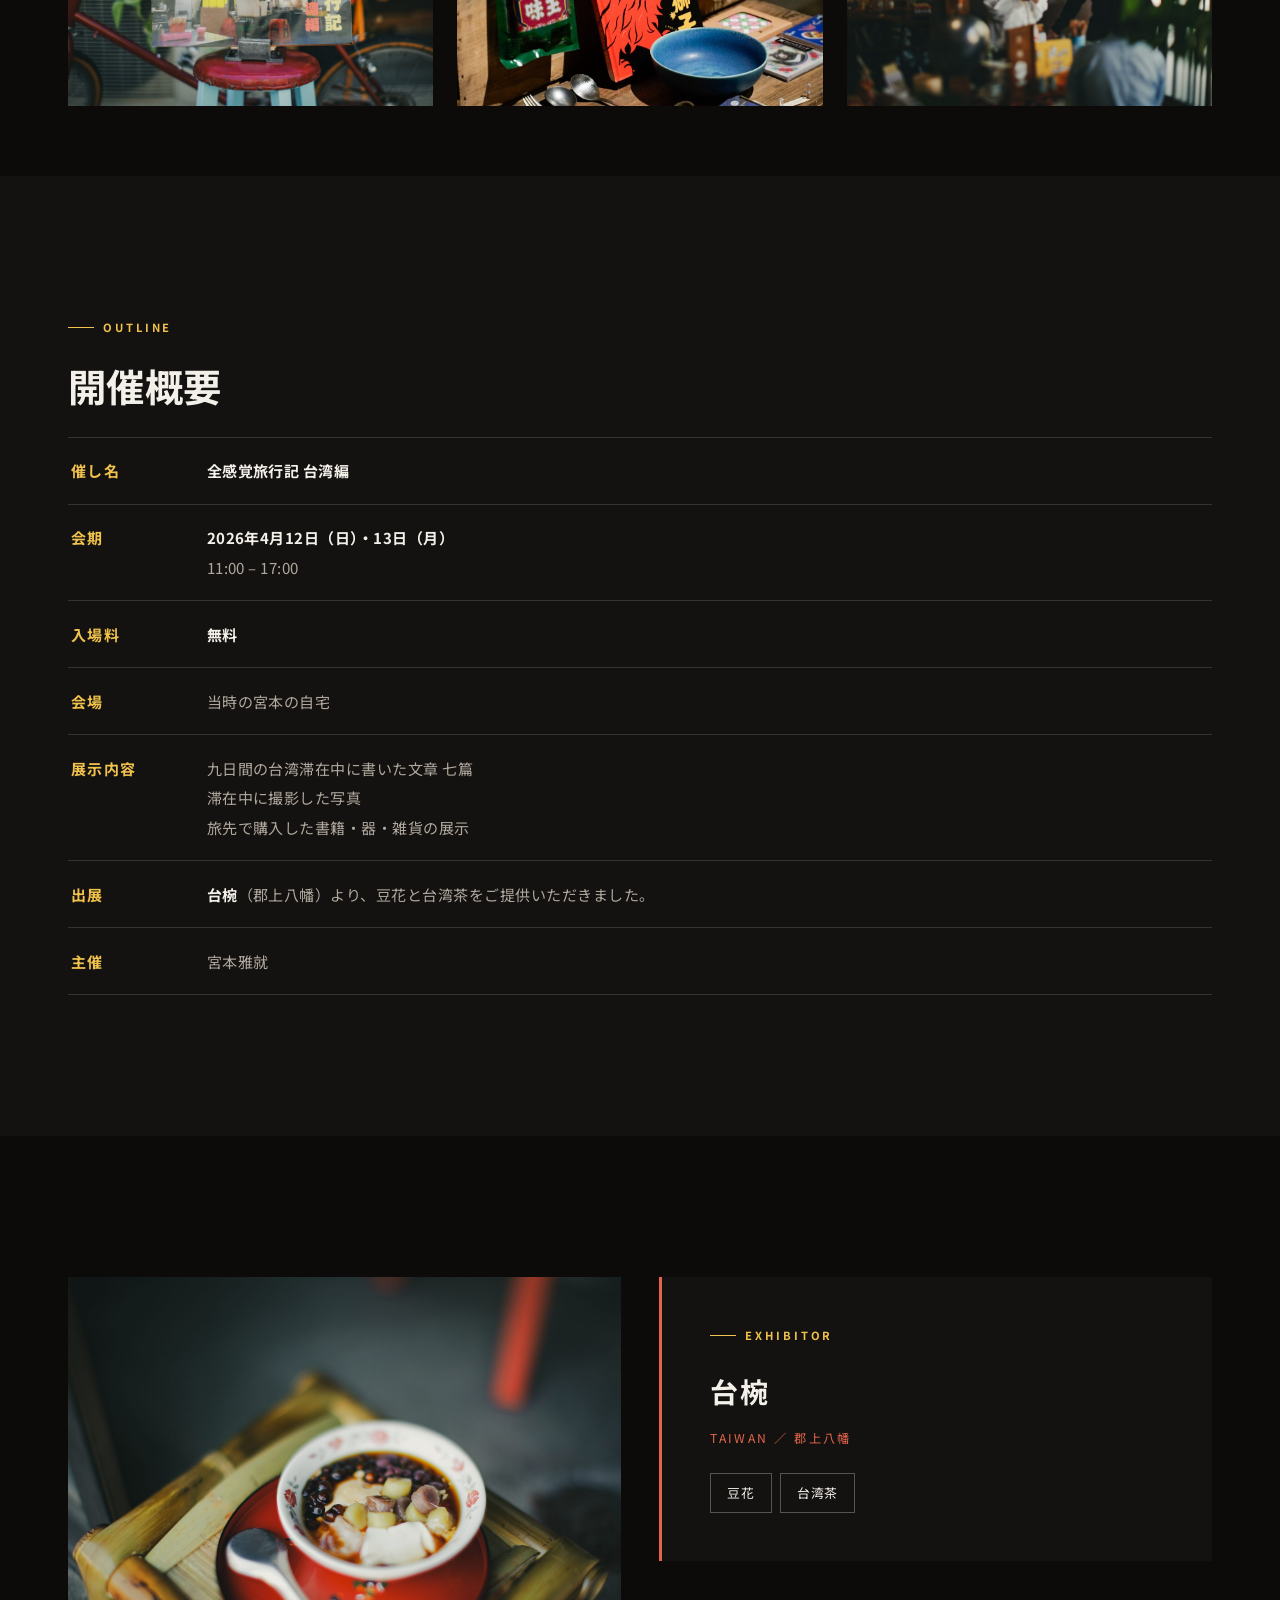
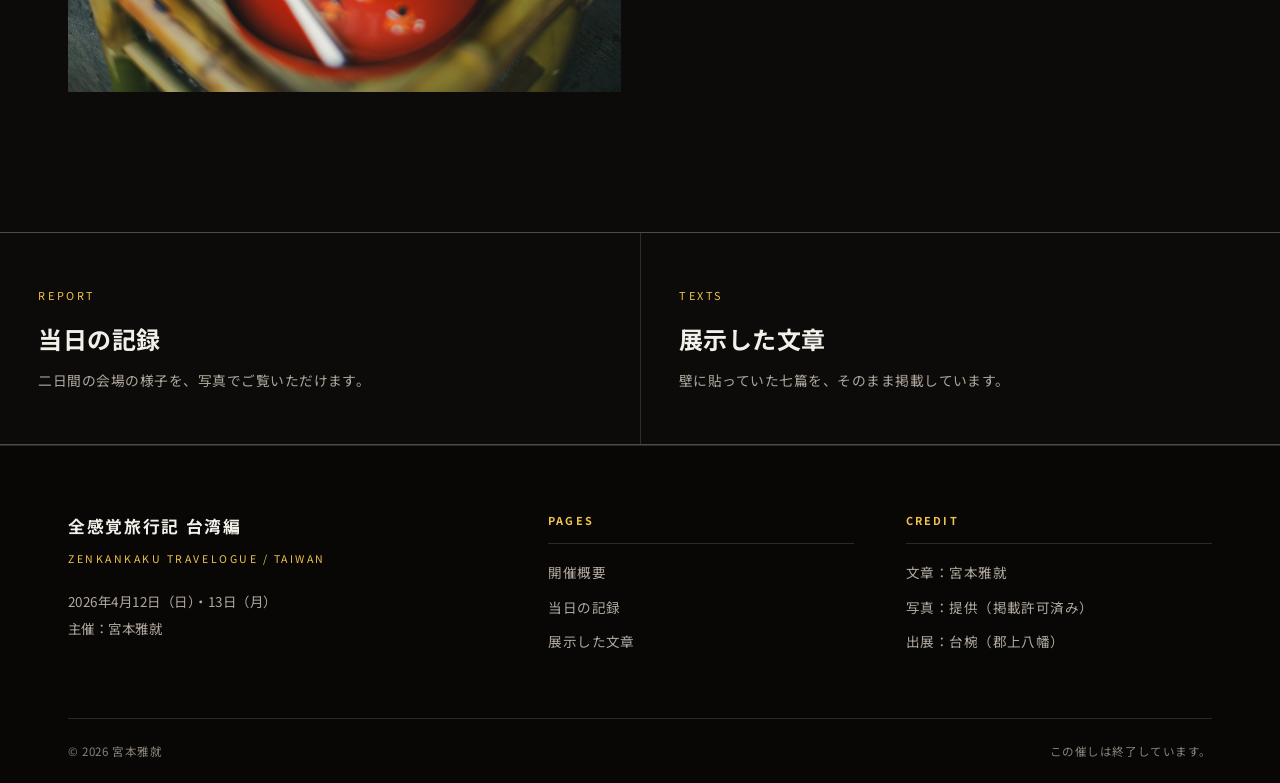
==== commit bd2076dd: "Remove unnecessary details from index.html" ====
--- a/index.html
+++ b/index.html
@@ -43,7 +43,7 @@
   </div>
   <div class="hero__in wrap">
     <p class="hero__done">2026年4月に終了しました</p>
-    <p class="hero__facts">2026.04.12（日）・04.13（月） ｜ 11:00–17:00 ｜ 入場無料<br>岐阜県郡上市八幡町城南町246-16</p>
+    <p class="hero__facts">2026.04.12（日）・04.13（月） ｜ 11:00–17:00 ｜ 入場無料</p>
   </div>
 </section>
 
@@ -69,7 +69,7 @@
       <div>
         <p class="eyebrow">ABOUT</p>
         <h2 class="h2" id="about-title">読むための、二日間。</h2>
-        <p class="lead">台南に着いた日のこと。どの店でも中国語で話しかけられたこと。温泉で会ったおじさんのこと。滞在中に書き留めた七篇を、文章にして展示しました。</p>
+        <p class="lead">台南に着いた日のこと。どの店でも中国語で話しかけられたこと。温泉で会ったおじさんのこと。滞在中に書き留めた七篇を、展示しました。</p>
         <p class="lead" style="margin-top:1.4rem;">会場は自宅。土間に椅子を置き、軒先に提灯を吊るして、二日だけ人が集まる場所をつくりました。</p>
       </div>
       <figure class="fig--tall">
@@ -85,15 +85,12 @@
     <div class="trio rv">
       <figure>
         <div class="ph"><img src="panel-bike.jpg" alt="自転車のサドルの前に立てかけられた、全感覚旅行記と書かれた案内パネル" loading="lazy" width="1800" height="1200"></div>
-        <figcaption class="figcap">軒先の看板。台湾の食堂で撮った一枚を使った。</figcaption>
       </figure>
       <figure>
         <div class="ph"><img src="goods.jpg" alt="木箱の上に並べられた台湾の本や器、カトラリー、調味料" loading="lazy" width="1045" height="1563"></div>
-        <figcaption class="figcap">旅先で買い集めたものも、いくつか並べた。</figcaption>
       </figure>
       <figure>
         <div class="ph"><img src="visitors.jpg" alt="緑の壁の室内で、来場した方が展示を見ている様子" loading="lazy" width="1800" height="1200"></div>
-        <figcaption class="figcap">二日間で、思っていたよりも多くの方に来ていただいた。</figcaption>
       </figure>
     </div>
   </div>
@@ -120,7 +117,7 @@
         </tr>
         <tr>
           <th scope="row">会場</th>
-          <td>岐阜県郡上市八幡町城南町246-16<br>※当時の宮本の自宅を会場としました。現在この場所では営業しておりません。</td>
+          <td>当時の宮本の自宅</td>
         </tr>
         <tr>
           <th scope="row">展示内容</th>
@@ -145,13 +142,11 @@
     <div class="duo duo--wide rv">
       <figure>
         <div class="ph"><img src="douhua.jpg" alt="竹のトレーにのせられた赤い器の豆花。タピオカと芋圓、小豆がのっている" loading="lazy" width="1800" height="1200"></div>
-        <figcaption class="figcap">台椀さんの豆花。この日のために用意していただいた。</figcaption>
       </figure>
       <div class="exhibitor">
         <p class="eyebrow">EXHIBITOR</p>
         <h2 class="exhibitor__name" id="ex-title">台椀</h2>
         <p class="exhibitor__yomi">TAIWAN ／ 郡上八幡</p>
-        <p class="exhibitor__text">郡上八幡で台湾料理を出しているお店です。二日間、会場に出店していただきました。文章を読んだあとに、台湾のものを口にして帰ってもらえたら。そう思ってお願いしました。</p>
         <ul class="exhibitor__menu">
           <li>豆花</li>
           <li>台湾茶</li>
@@ -183,7 +178,7 @@
       <div>
         <p class="ft__mark">全感覚旅行記 台湾編</p>
         <p class="ft__sub">ZENKANKAKU TRAVELOGUE / TAIWAN</p>
-        <p class="ft__addr">2026年4月12日（日）・13日（月）<br>岐阜県郡上市八幡町城南町246-16<br>主催：宮本雅就</p>
+        <p class="ft__addr">2026年4月12日（日）・13日（月）<br>主催：宮本雅就</p>
       </div>
       <div>
         <p class="ft__ttl">PAGES</p>
--- a/style.css
+++ b/style.css
@@ -144,6 +144,9 @@
 /* 並べる写真は縦横比をそろえる。縦位置の写真は中央でトリミングされる。
    （高さがばらつくと段組みが崩れて、余白だけが目立つため） */
 .trio .ph,.gal .ph,.duo .ph{ aspect-ratio:4/3; }
+/* 段組みの中に縦位置の写真を置くとき（横位置とそろえず、比率のまま少し小さく） */
+.duo .fig--tall{ max-width:min(100%,400px); margin-inline:auto; }
+.duo .fig--tall .ph{ aspect-ratio:1033/1546; }
 /* 単独で置く縦位置の写真は、幅を絞って高くなりすぎないようにする */
 .fig--portrait{ max-width:min(100%,440px); }
 .fig--portrait .ph{ aspect-ratio:auto; }
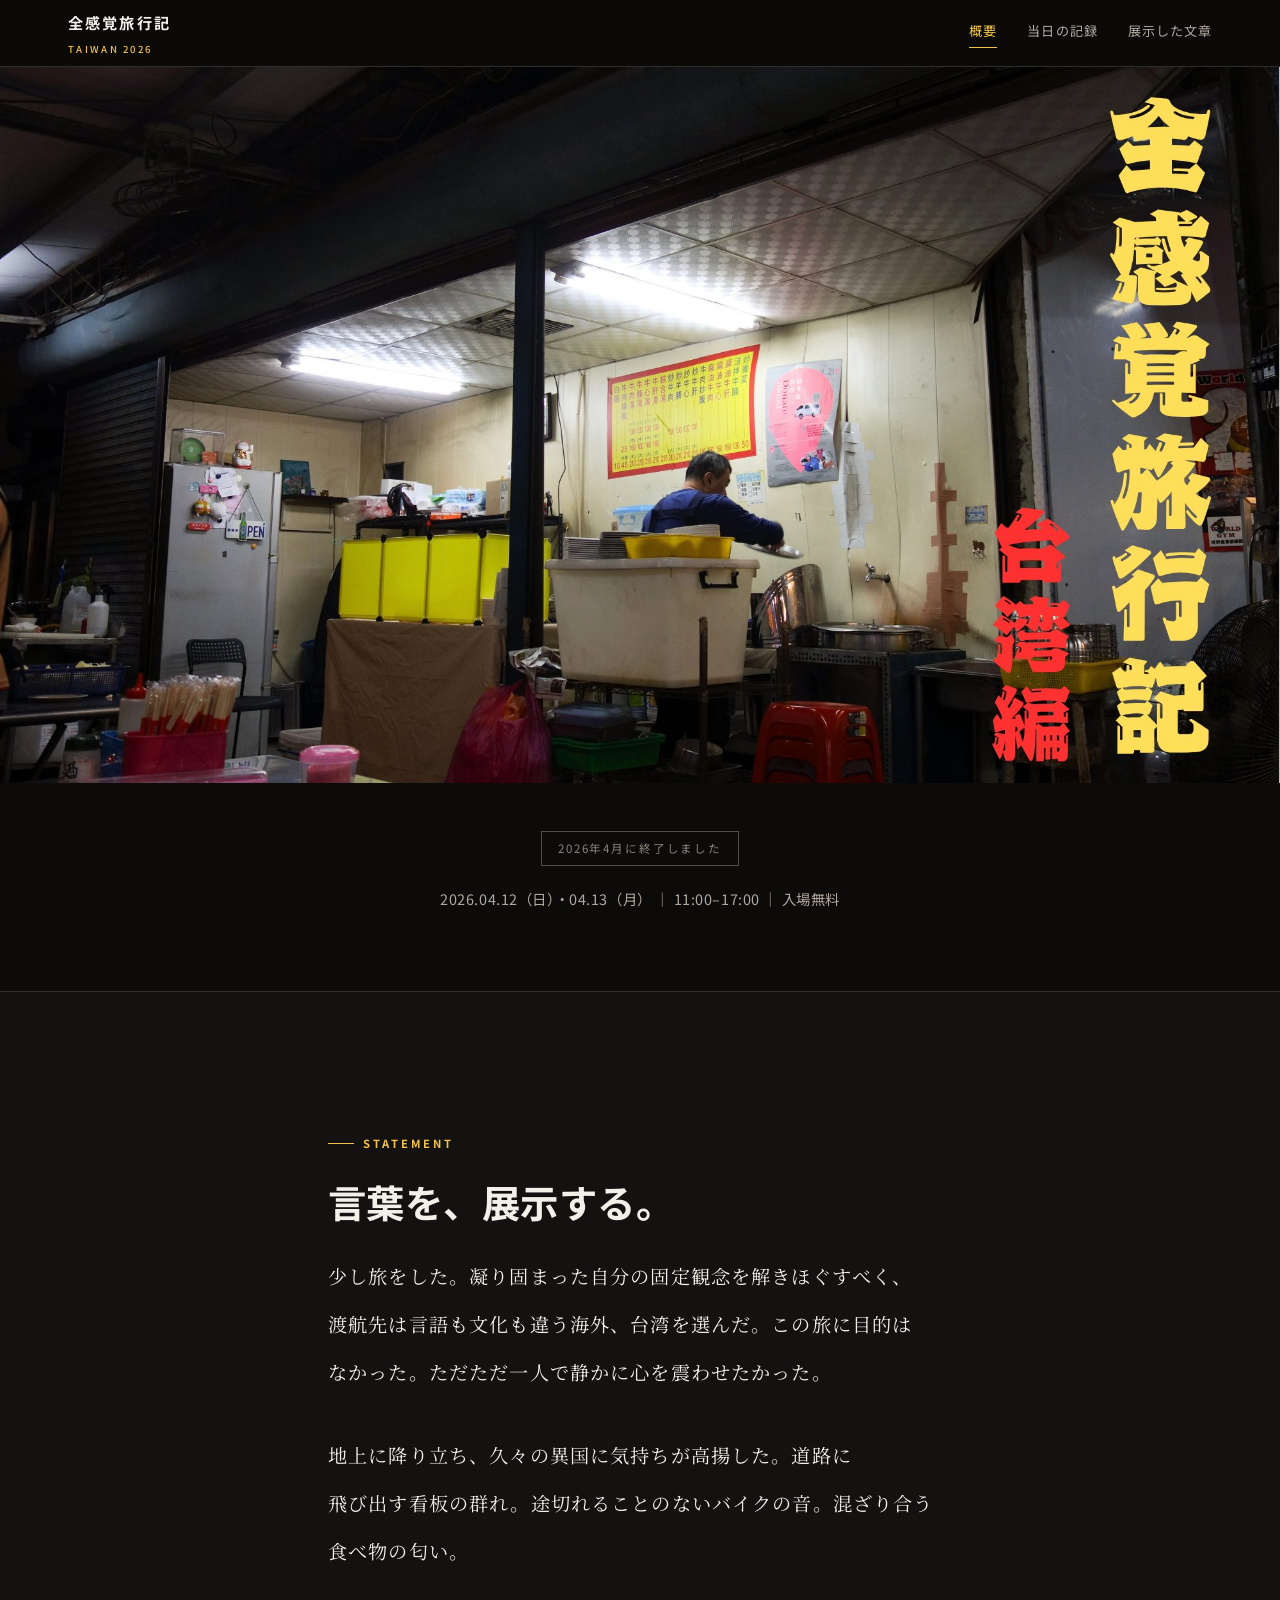
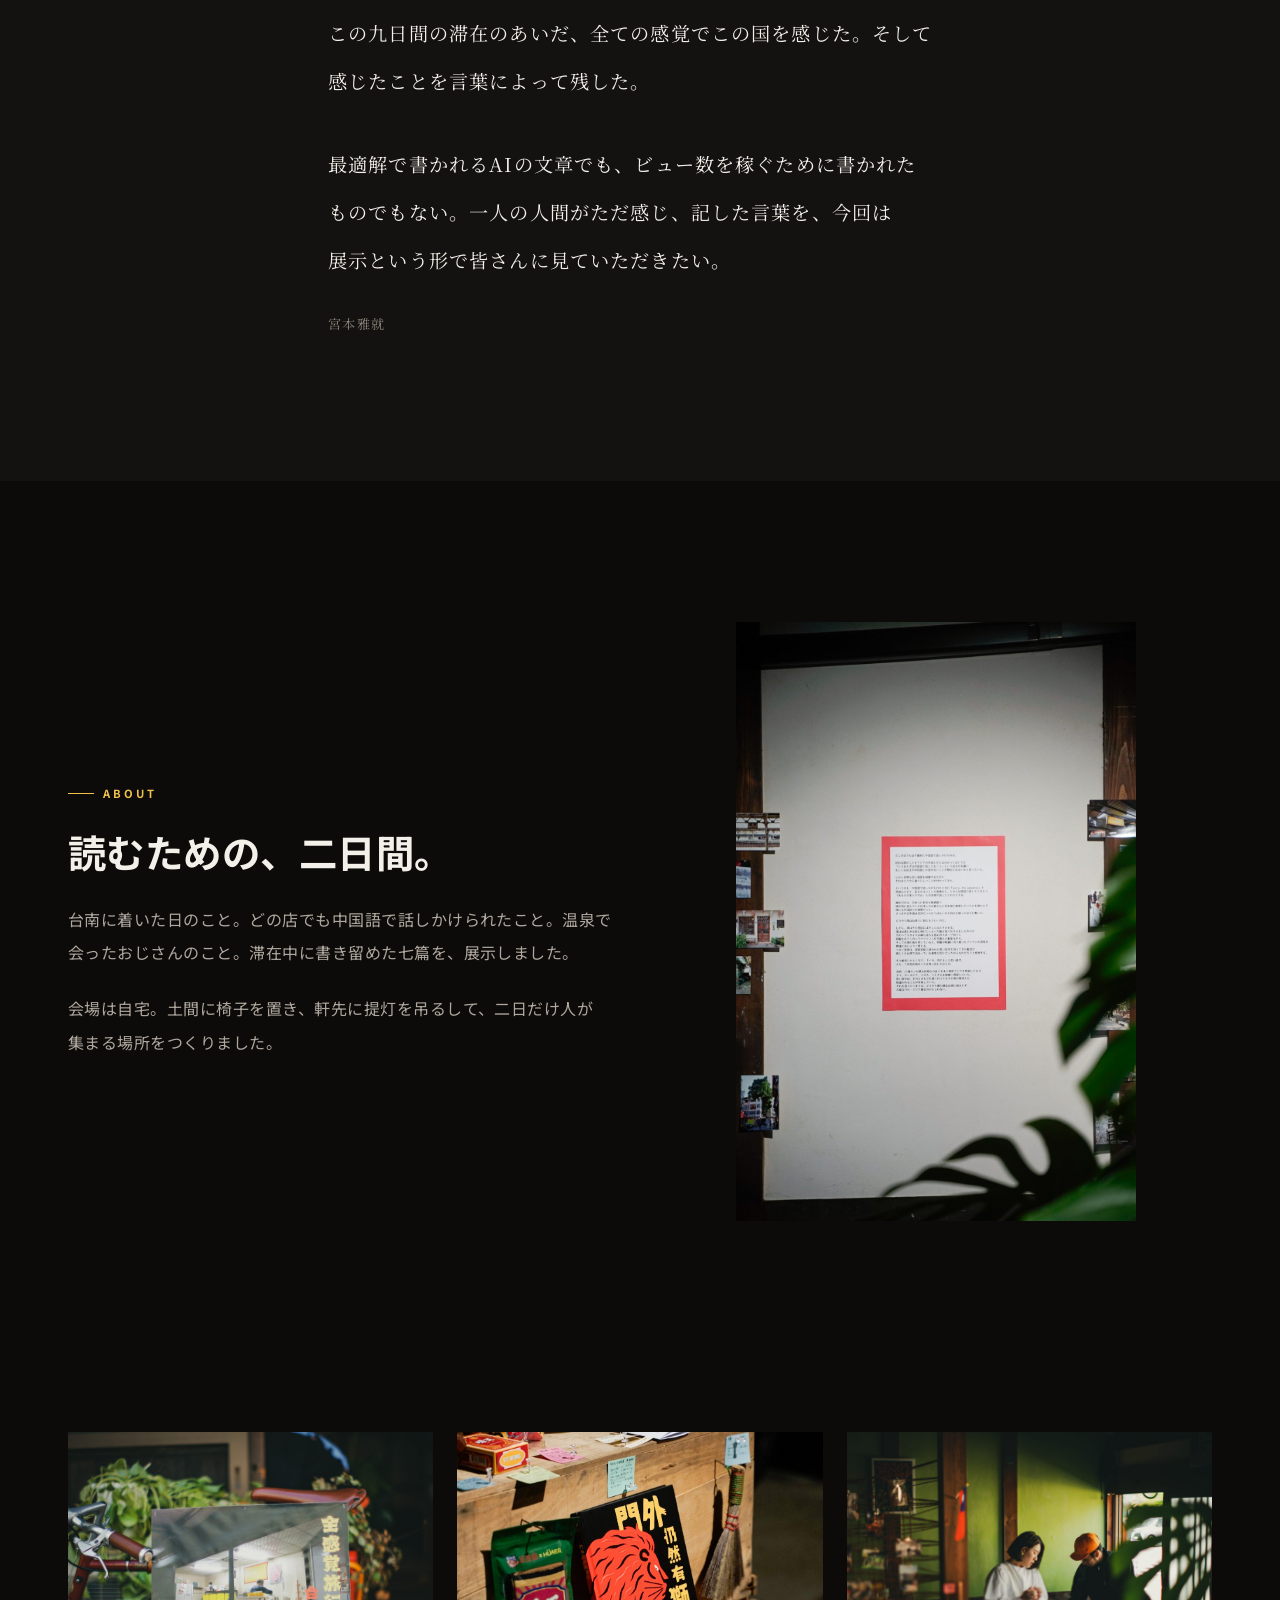
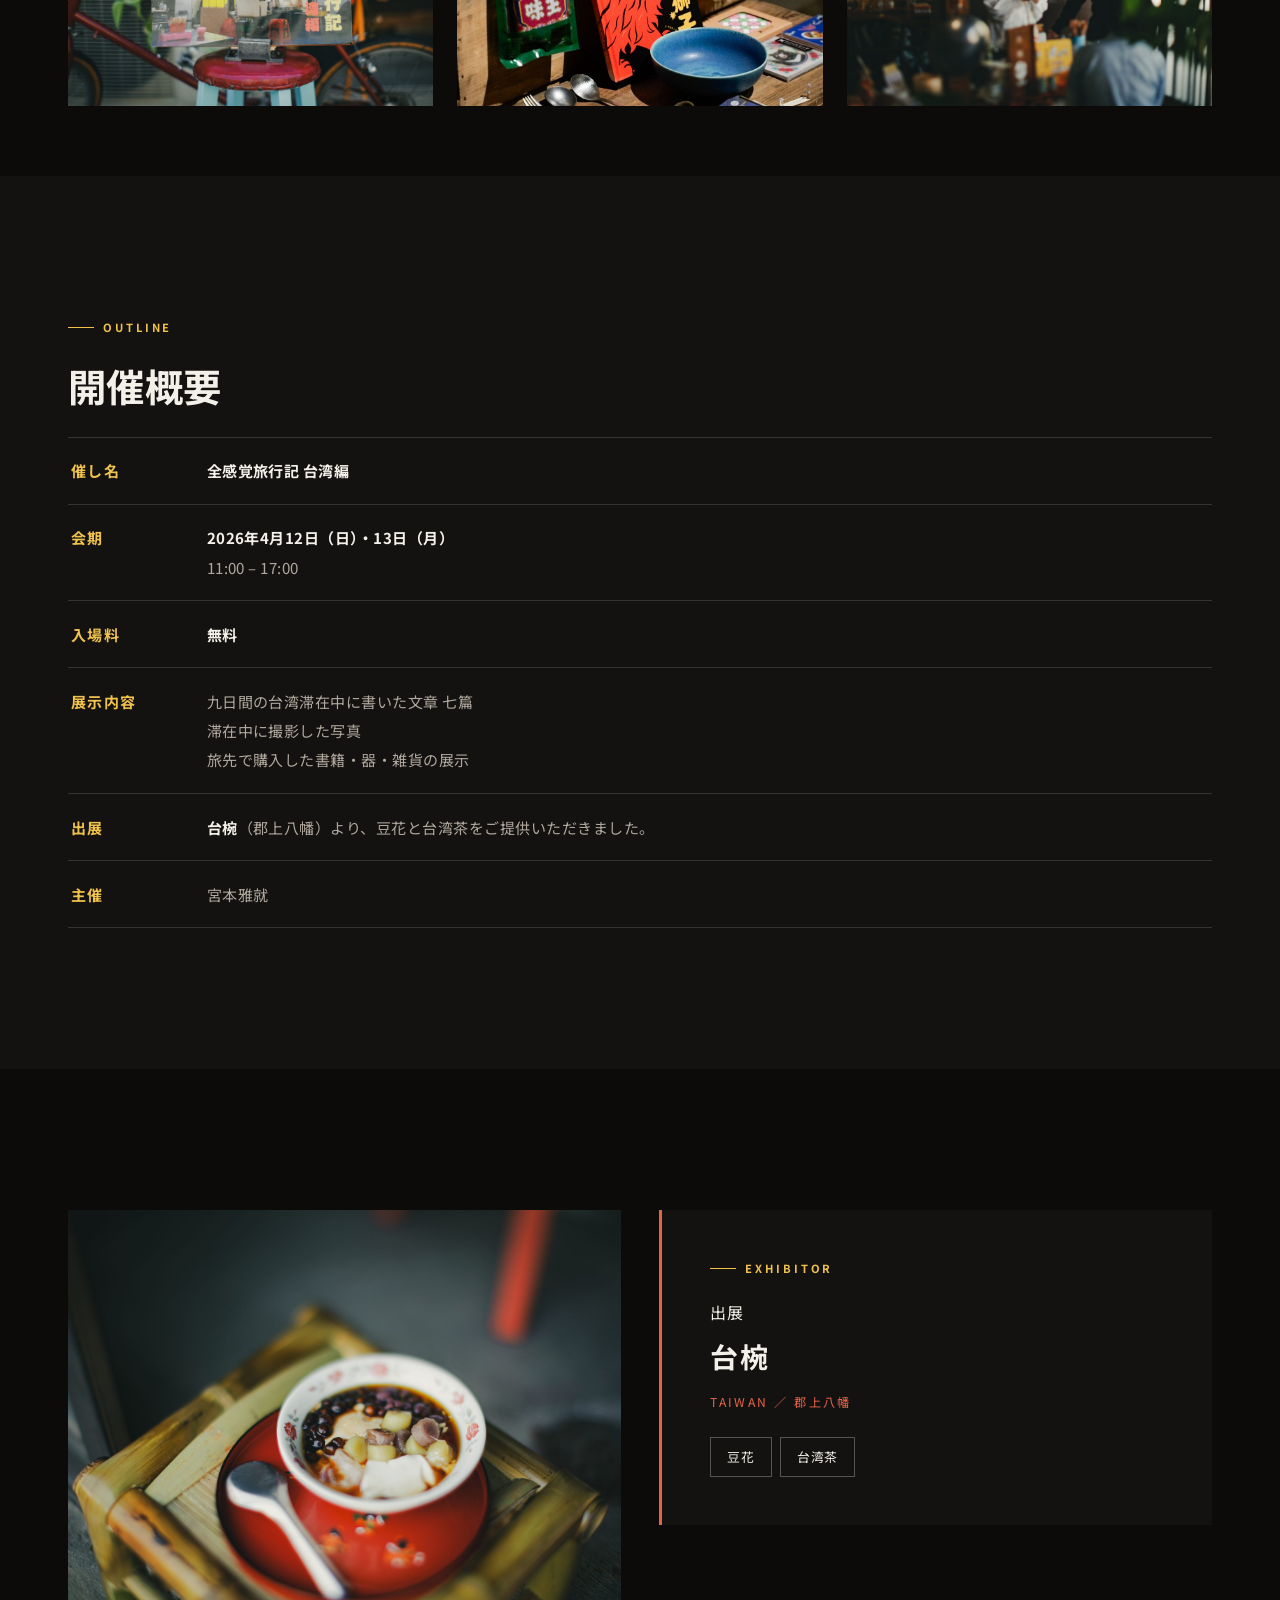
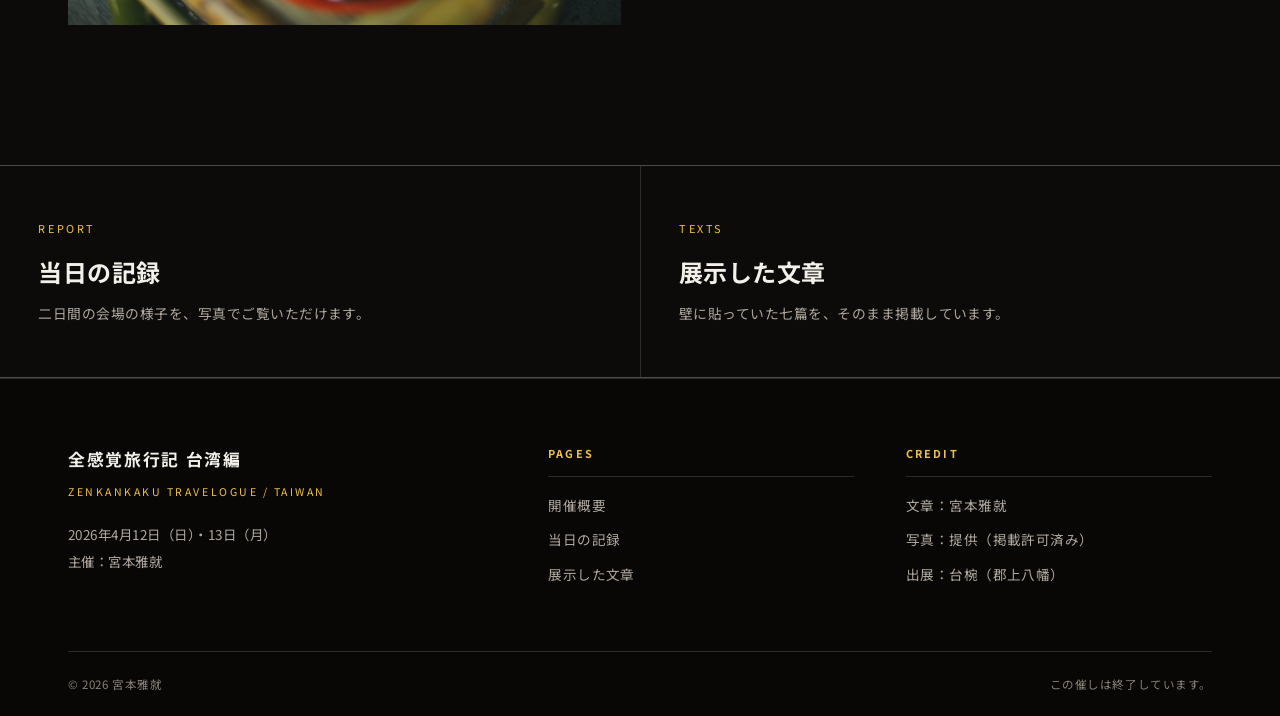
==== commit 0d13001f: "Update exhibitor section in index.html Removed venue information and added exhibitor label." ====
--- a/index.html
+++ b/index.html
@@ -116,10 +116,6 @@
           <td><b>無料</b></td>
         </tr>
         <tr>
-          <th scope="row">会場</th>
-          <td>当時の宮本の自宅</td>
-        </tr>
-        <tr>
           <th scope="row">展示内容</th>
           <td>九日間の台湾滞在中に書いた文章 七篇<br>滞在中に撮影した写真<br>旅先で購入した書籍・器・雑貨の展示</td>
         </tr>
@@ -145,6 +141,7 @@
       </figure>
       <div class="exhibitor">
         <p class="eyebrow">EXHIBITOR</p>
+        <p class="exhibitor__label">出展</p>
         <h2 class="exhibitor__name" id="ex-title">台椀</h2>
         <p class="exhibitor__yomi">TAIWAN ／ 郡上八幡</p>
         <ul class="exhibitor__menu">
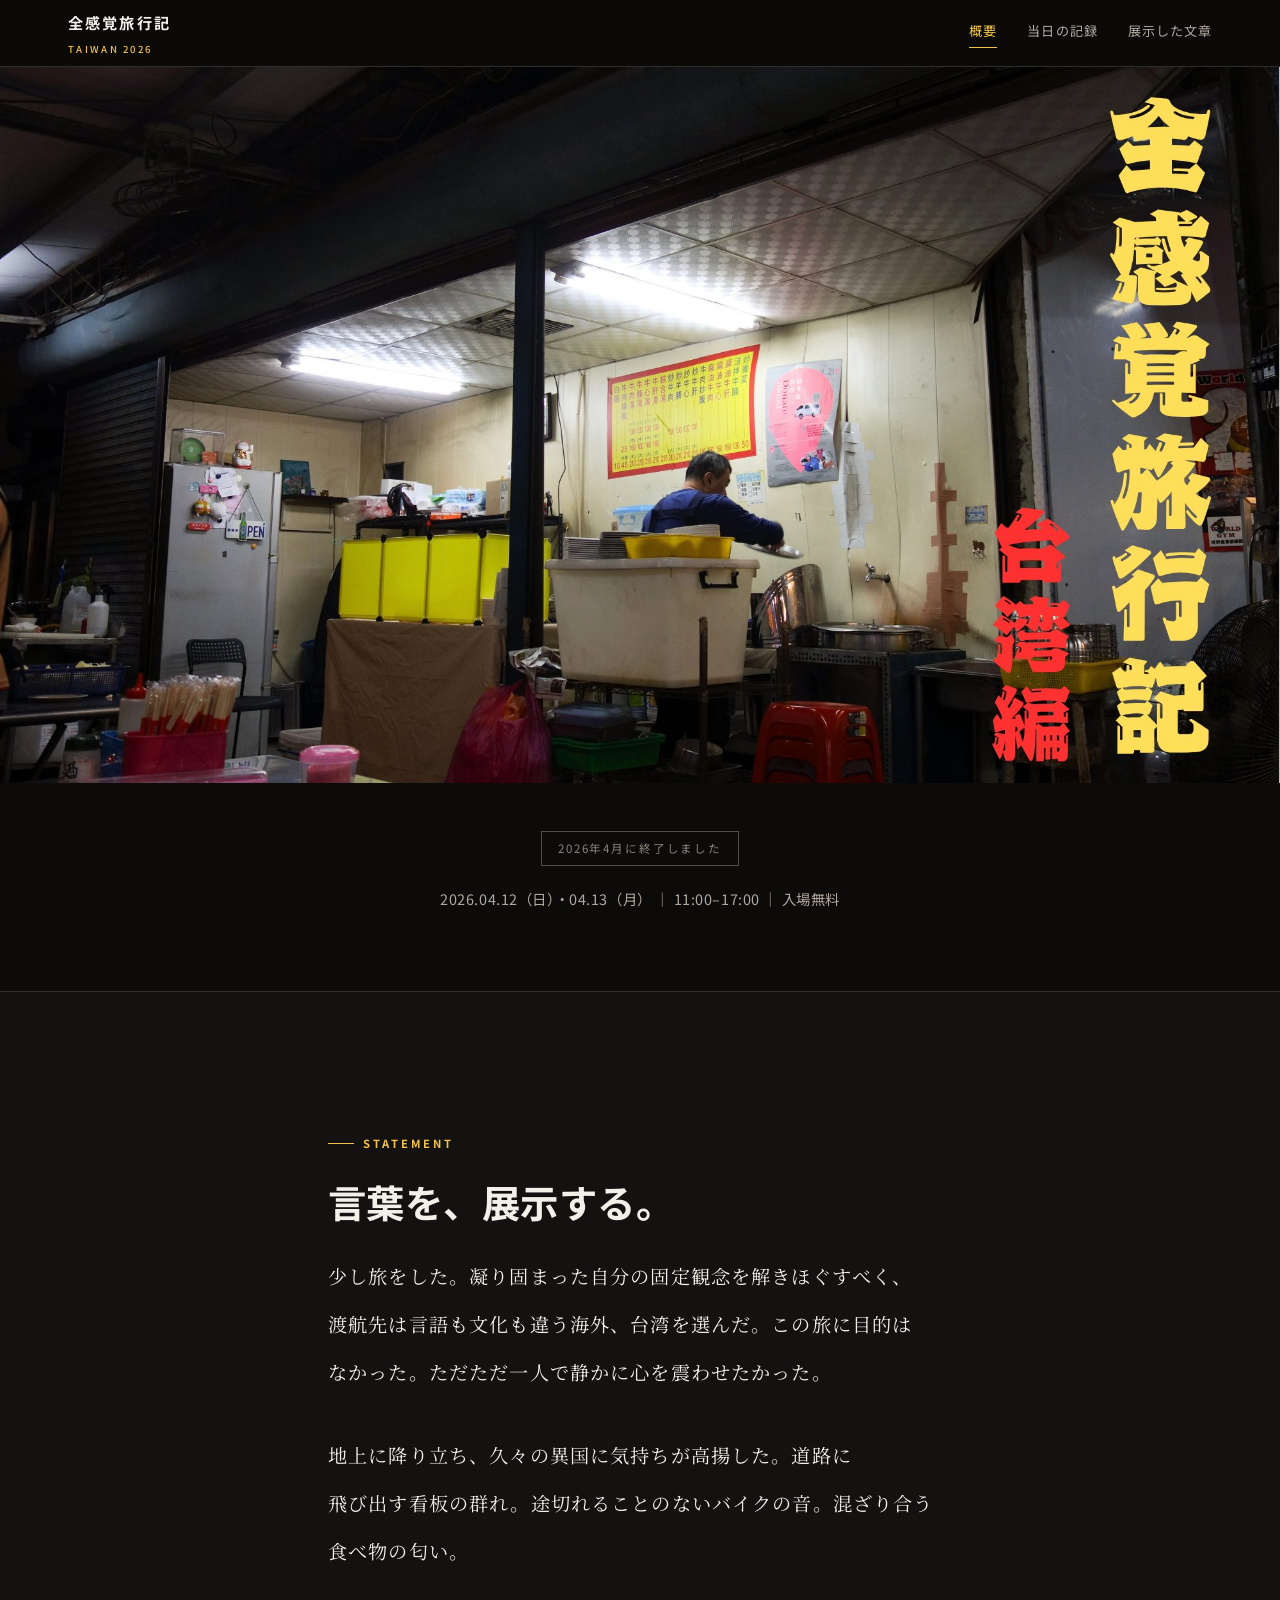
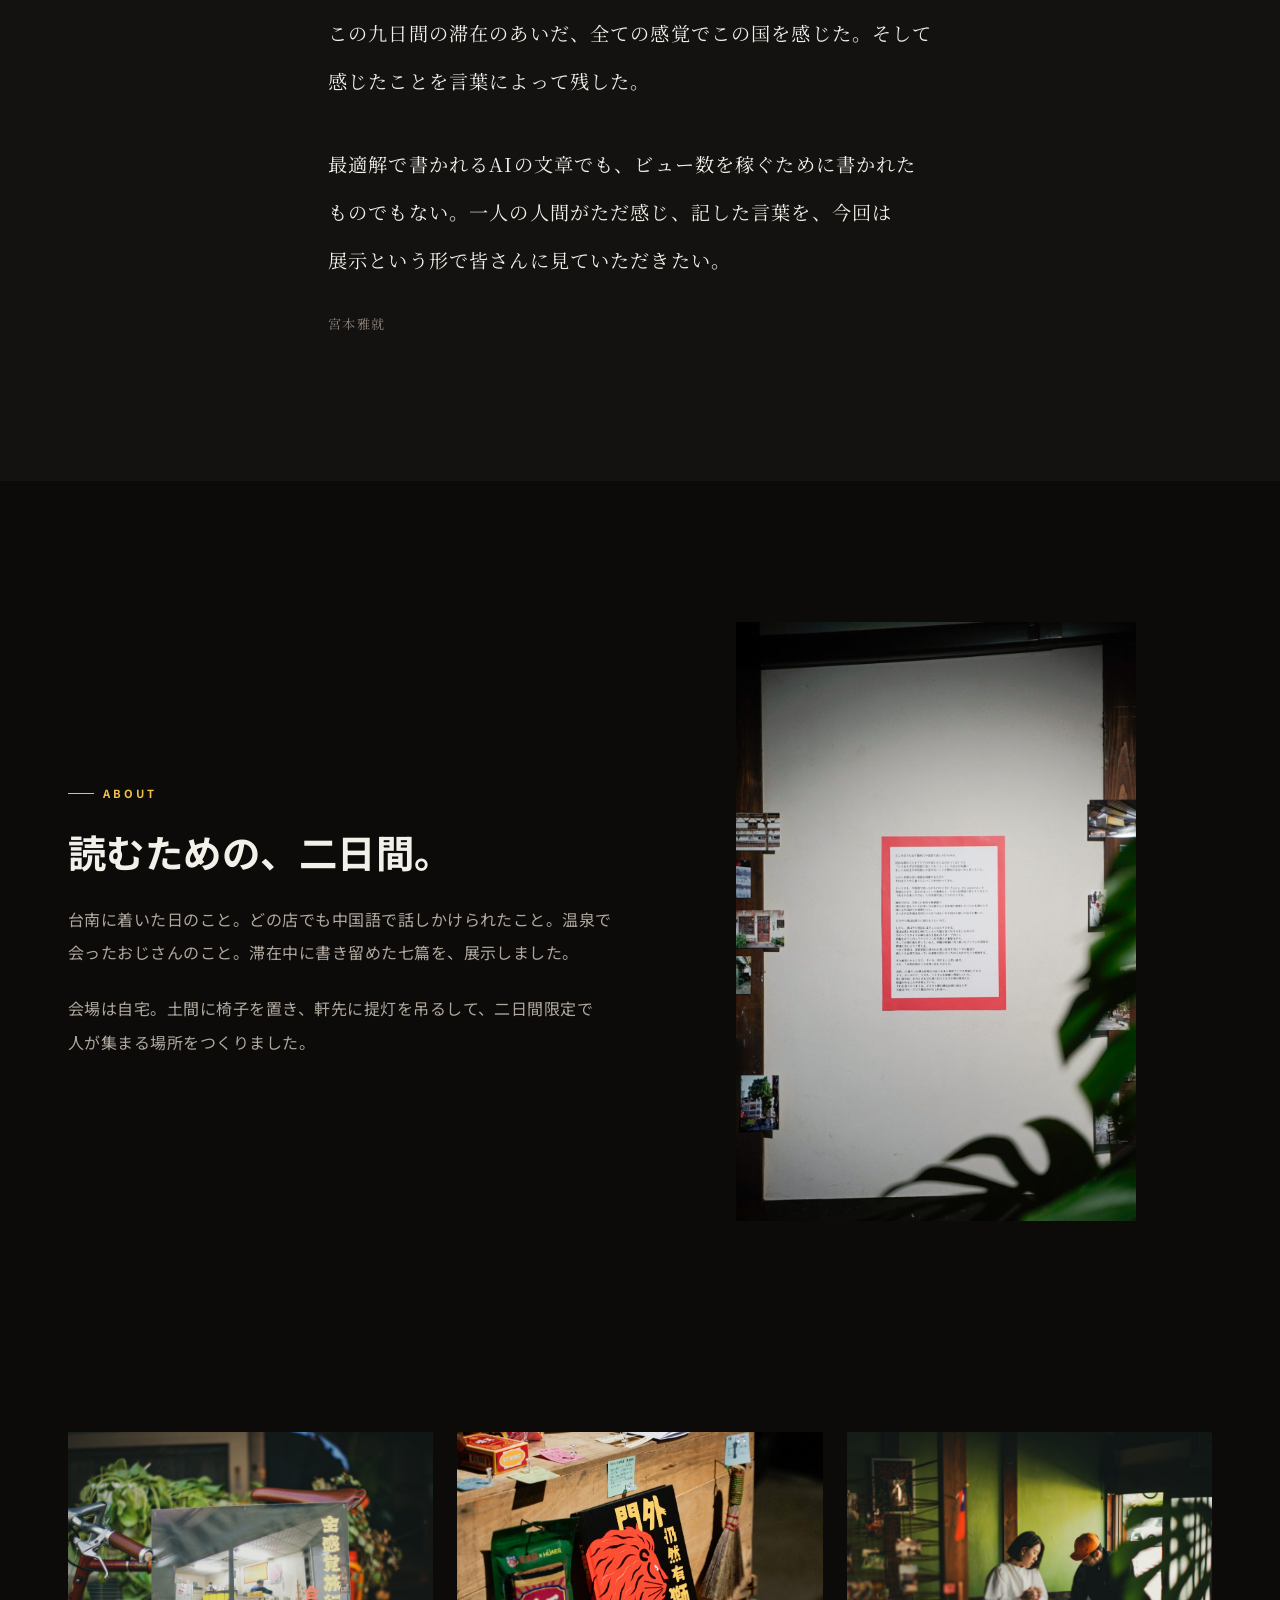
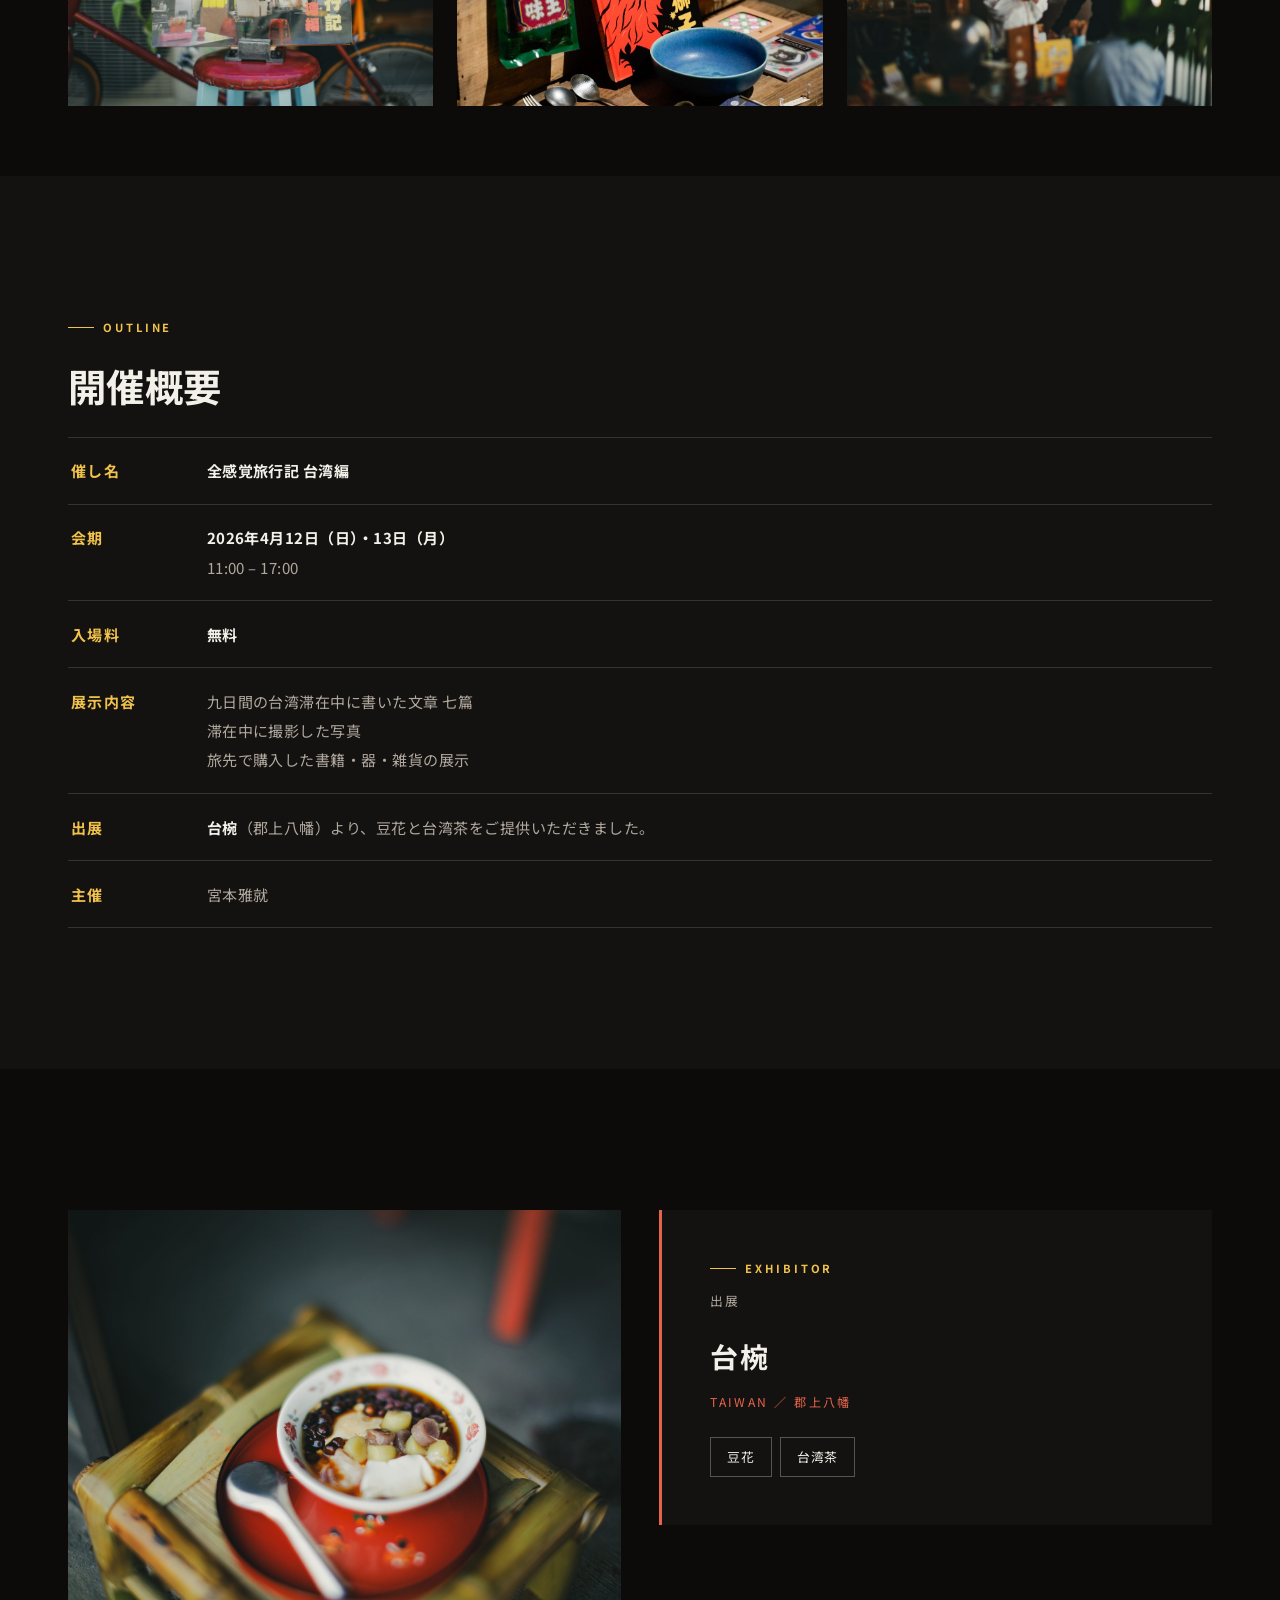
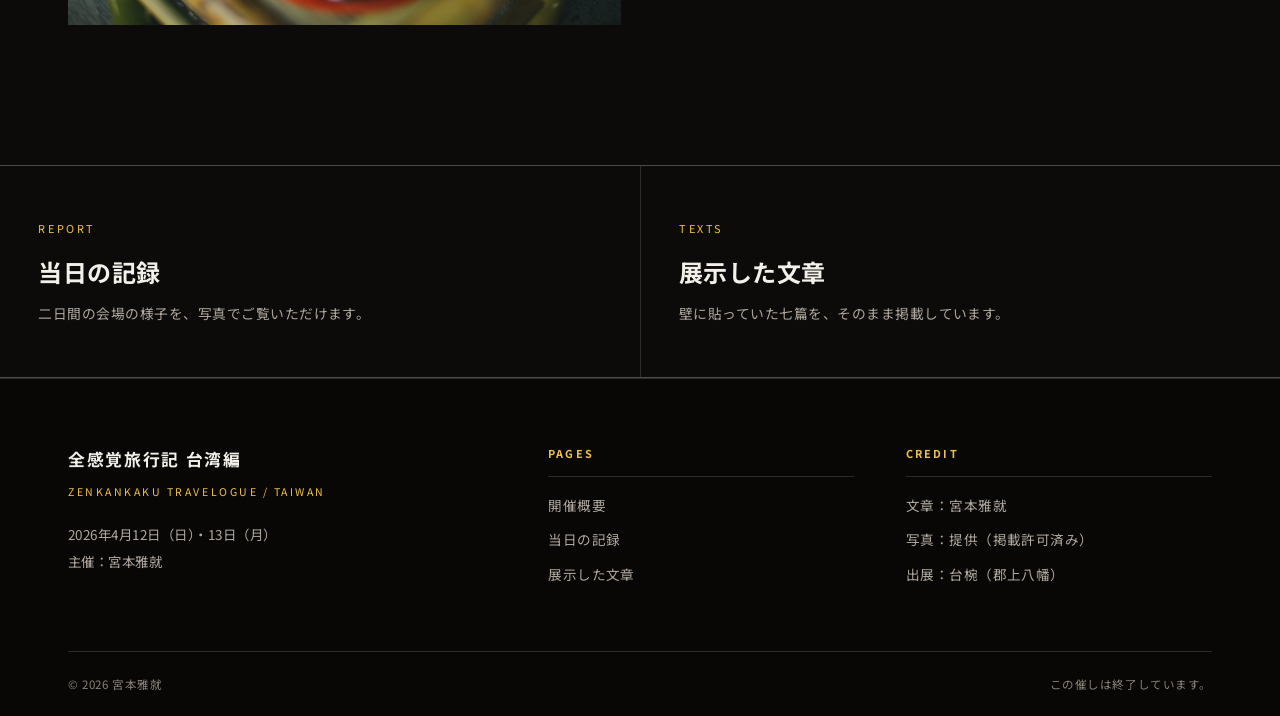
==== commit 2f1dadb1: "Update text for clarity in index.html" ====
--- a/index.html
+++ b/index.html
@@ -70,7 +70,7 @@
         <p class="eyebrow">ABOUT</p>
         <h2 class="h2" id="about-title">読むための、二日間。</h2>
         <p class="lead">台南に着いた日のこと。どの店でも中国語で話しかけられたこと。温泉で会ったおじさんのこと。滞在中に書き留めた七篇を、展示しました。</p>
-        <p class="lead" style="margin-top:1.4rem;">会場は自宅。土間に椅子を置き、軒先に提灯を吊るして、二日だけ人が集まる場所をつくりました。</p>
+        <p class="lead" style="margin-top:1.4rem;">会場は自宅。土間に椅子を置き、軒先に提灯を吊るして、二日間限定で人が集まる場所をつくりました。</p>
       </div>
       <figure class="fig--tall">
         <div class="ph"><img src="exhibit-wall-v.jpg" alt="漆喰の壁の中央に赤い枠で囲んだ文章が貼られ、その左右に旅先の写真が並んでいる" loading="lazy" width="1033" height="1546"></div>
--- a/style.css
+++ b/style.css
@@ -183,6 +183,10 @@
 
 /* ── 出展者 ───────────────────────────────────────────── */
 .exhibitor{ background:var(--bg2); border-left:3px solid var(--red); padding:clamp(28px,4vw,48px); }
+.exhibitor__label{
+  margin-top:-.5rem; margin-bottom:.9rem;
+  font-size:.8rem; letter-spacing:.12em; color:var(--ink-sub);
+}
 .exhibitor__name{ font-size:clamp(1.3rem,2.6vw,1.75rem); font-weight:700; letter-spacing:.06em; margin-bottom:.5rem; }
 .exhibitor__yomi{ font-size:.76rem; letter-spacing:.2em; color:var(--red); margin-bottom:1.1rem; }
 .exhibitor__text{ font-size:.94rem; line-height:2.05; color:var(--ink-sub); }
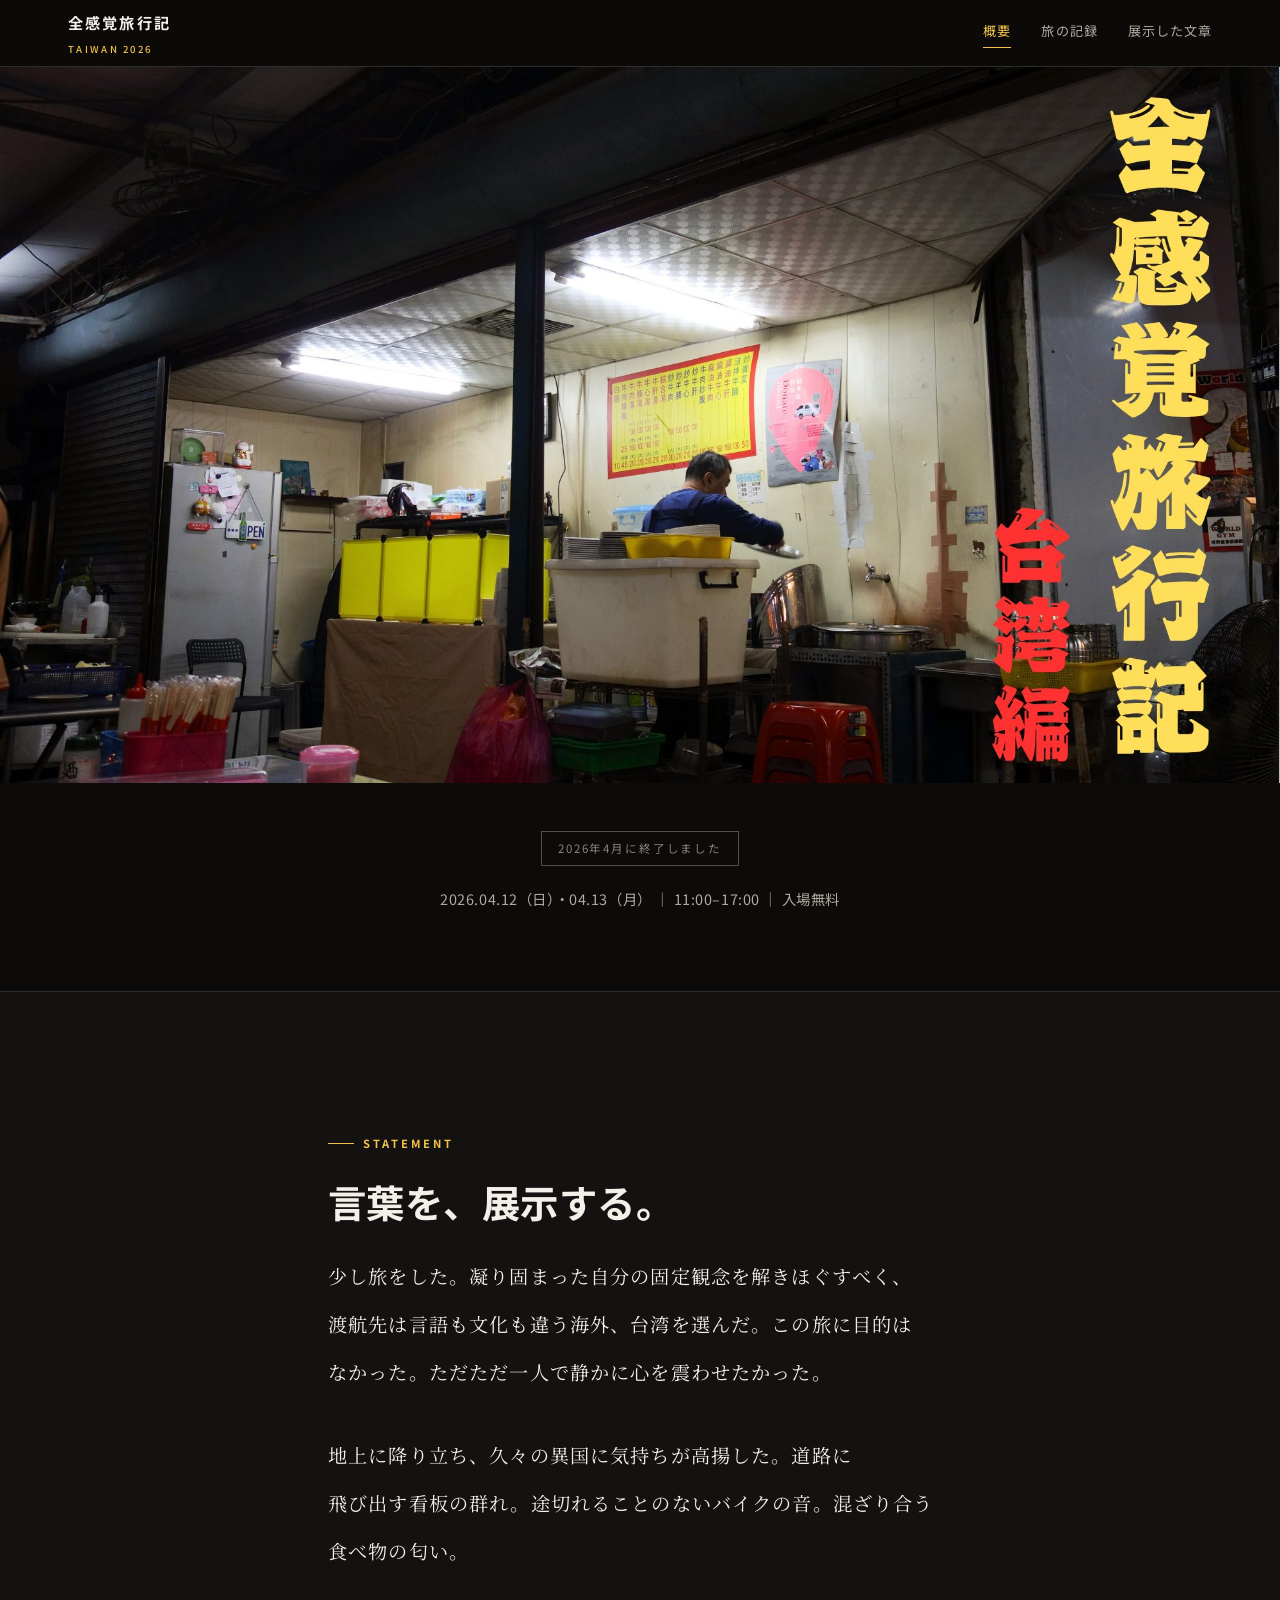
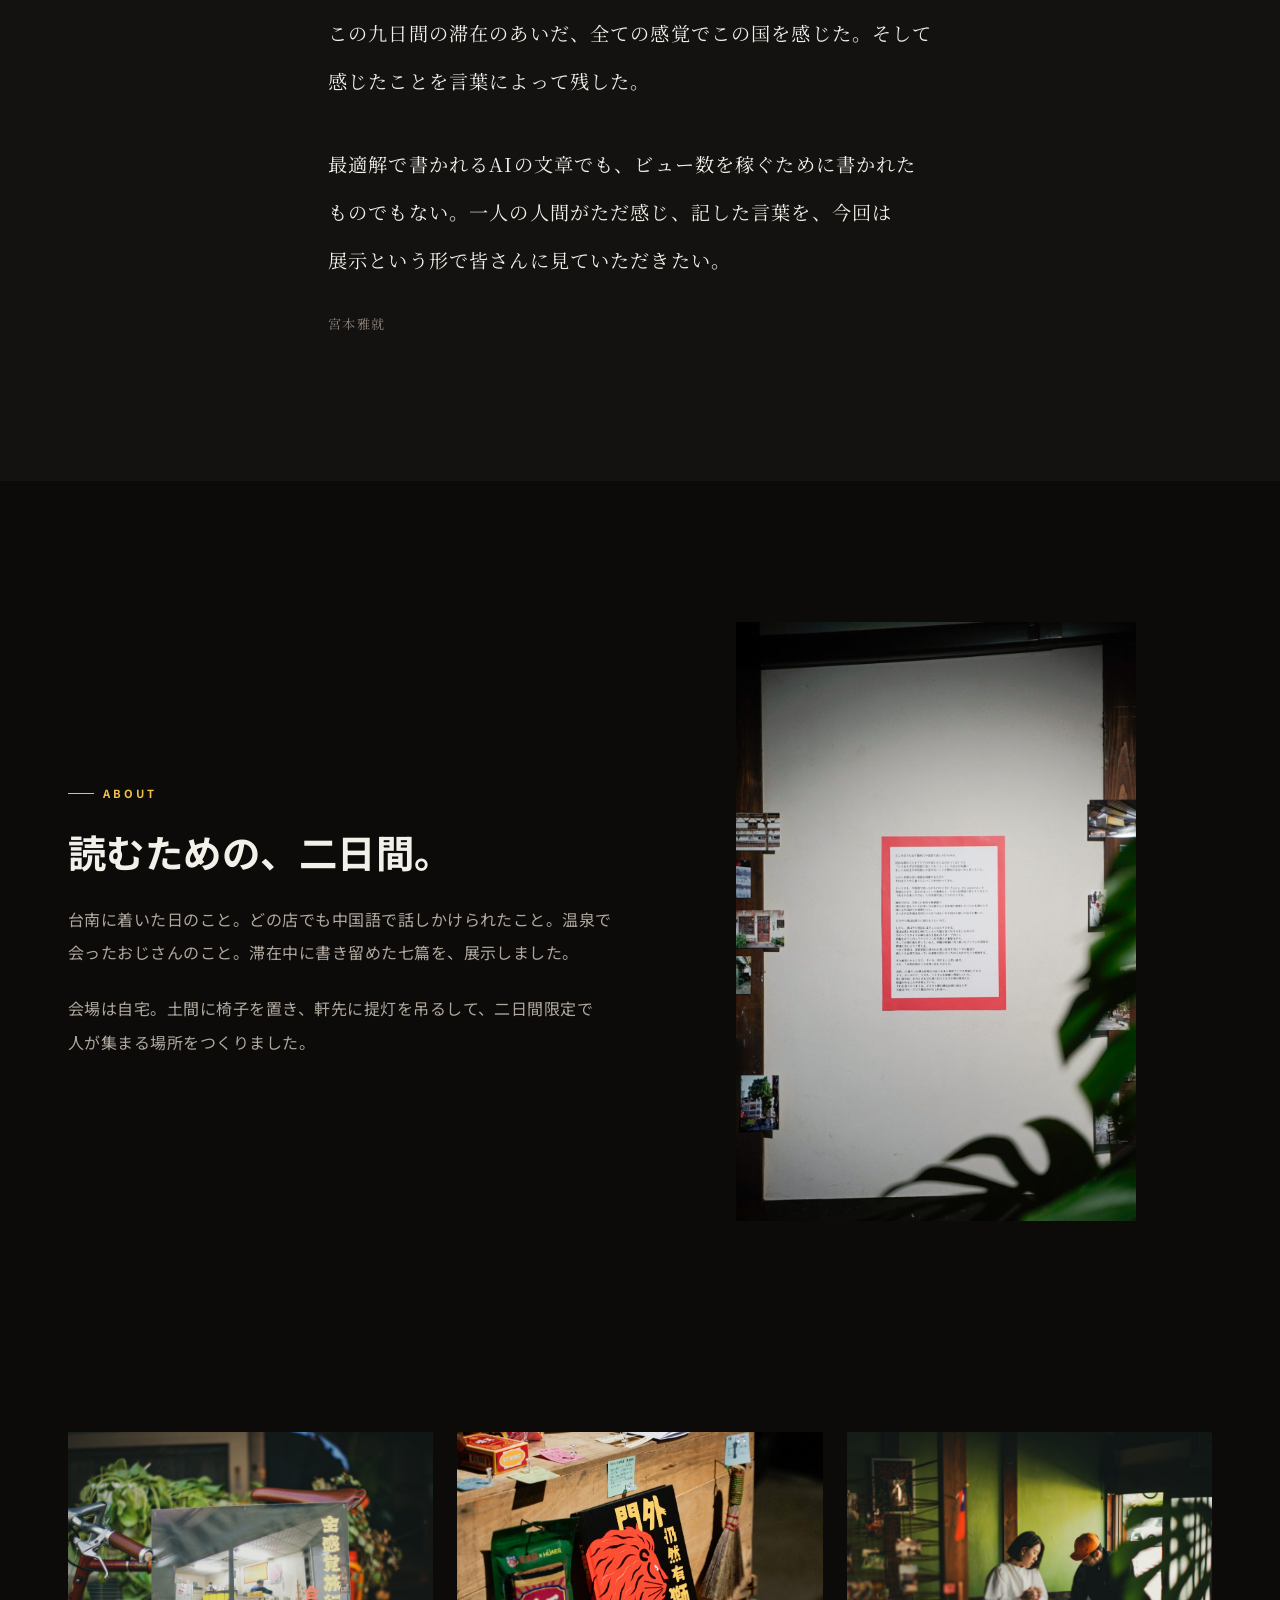
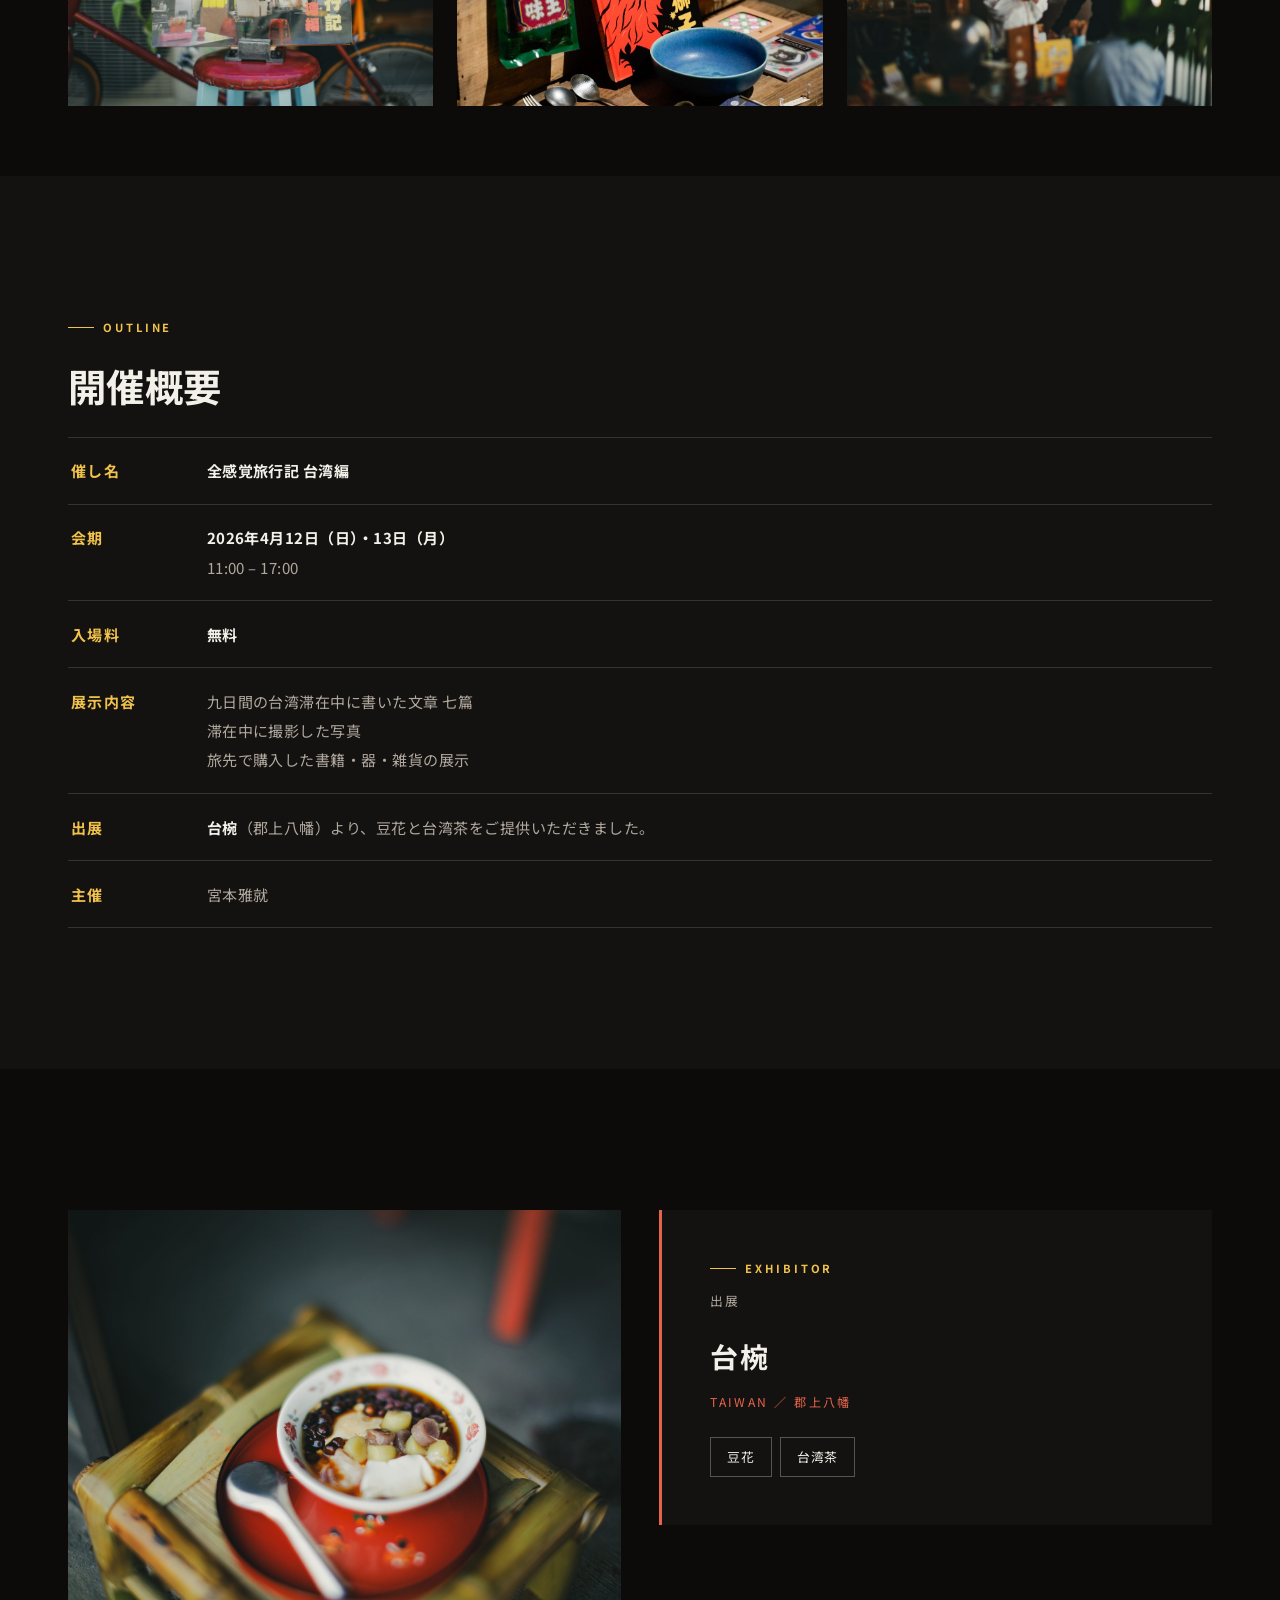
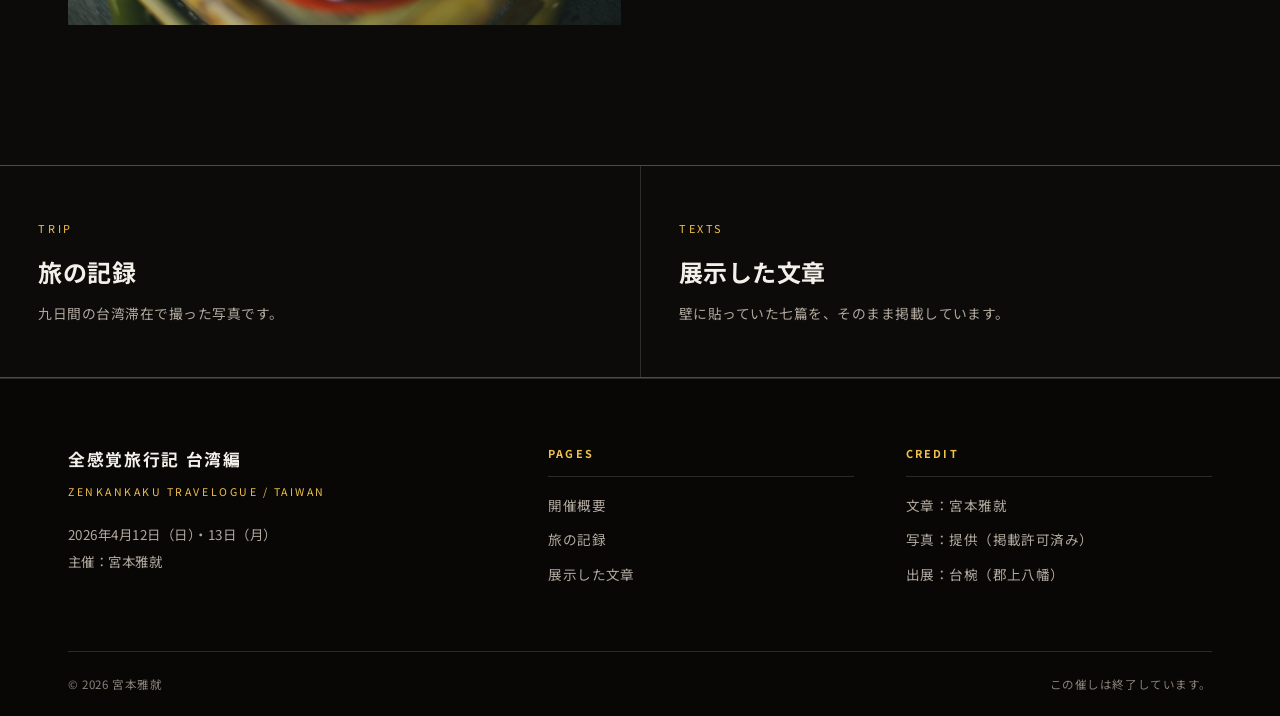
==== commit 72011028: "Rename '当日の記録' to '旅の記録' in index.html" ====
--- a/index.html
+++ b/index.html
@@ -27,7 +27,7 @@
     <a class="hd__logo" href="index.html">全感覚旅行記<small>TAIWAN 2026</small></a>
     <nav class="hd__nav" aria-label="ページ">
       <a href="index.html" aria-current="page">概要</a>
-      <a href="report.html">当日の記録</a>
+      <a href="report.html">旅の記録</a>
       <a href="texts.html">展示した文章</a>
     </nav>
   </div>
@@ -156,9 +156,9 @@
 <!-- ══════════ 次のページ ══════════ -->
 <nav class="next" aria-label="ほかのページ">
   <a class="next__item" href="report.html">
-    <span class="next__label">REPORT</span>
-    <span class="next__title">当日の記録</span>
-    <span class="next__text">二日間の会場の様子を、写真でご覧いただけます。</span>
+    <span class="next__label">TRIP</span>
+    <span class="next__title">旅の記録</span>
+    <span class="next__text">九日間の台湾滞在で撮った写真です。</span>
   </a>
   <a class="next__item" href="texts.html">
     <span class="next__label">TEXTS</span>
@@ -181,7 +181,7 @@
         <p class="ft__ttl">PAGES</p>
         <ul class="ft__list">
           <li><a href="index.html">開催概要</a></li>
-          <li><a href="report.html">当日の記録</a></li>
+          <li><a href="report.html">旅の記録</a></li>
           <li><a href="texts.html">展示した文章</a></li>
         </ul>
       </div>
--- a/style.css
+++ b/style.css
@@ -166,6 +166,21 @@
 .full{ position:relative; }
 .full img{ width:100%; }
 
+/* ── 旅の写真ギャラリー ───────────────────────────────
+   段組みに流し込むだけの素朴な組み方。縦位置と横位置が混ざっても
+   トリミングせずに済み、写真の比率がそのまま残る。 */
+.gal-grid{
+  columns:3; column-gap:clamp(10px,1.4vw,18px);
+}
+@media (max-width:900px){ .gal-grid{ columns:2; } }
+@media (max-width:560px){ .gal-grid{ columns:1; } }
+.gal-grid figure{
+  break-inside:avoid; -webkit-column-break-inside:avoid;
+  margin:0 0 clamp(10px,1.4vw,18px);
+  background:var(--bg3);
+}
+.gal-grid img{ display:block; width:100%; height:auto; }
+
 /* ── 開催概要テーブル ─────────────────────────────────── */
 .info{ border-top:1px solid var(--line); }
 .info th,.info td{
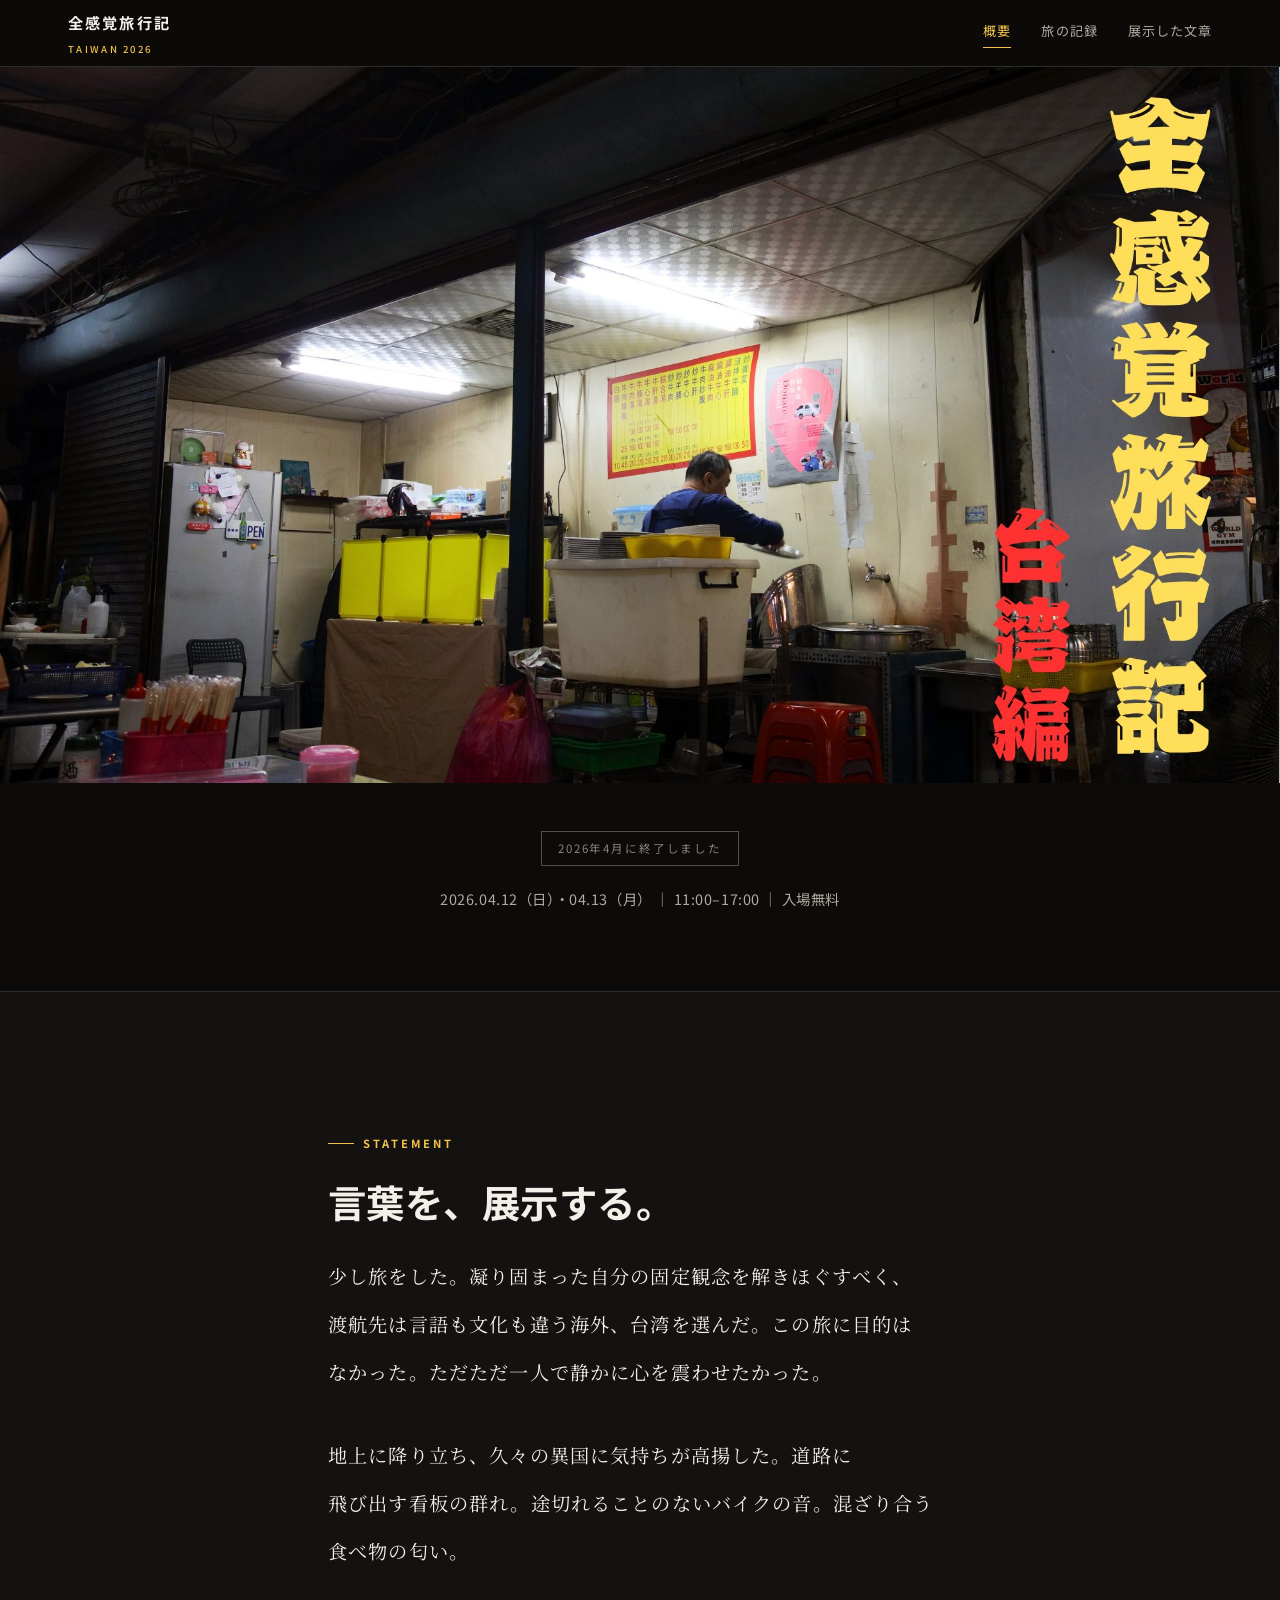
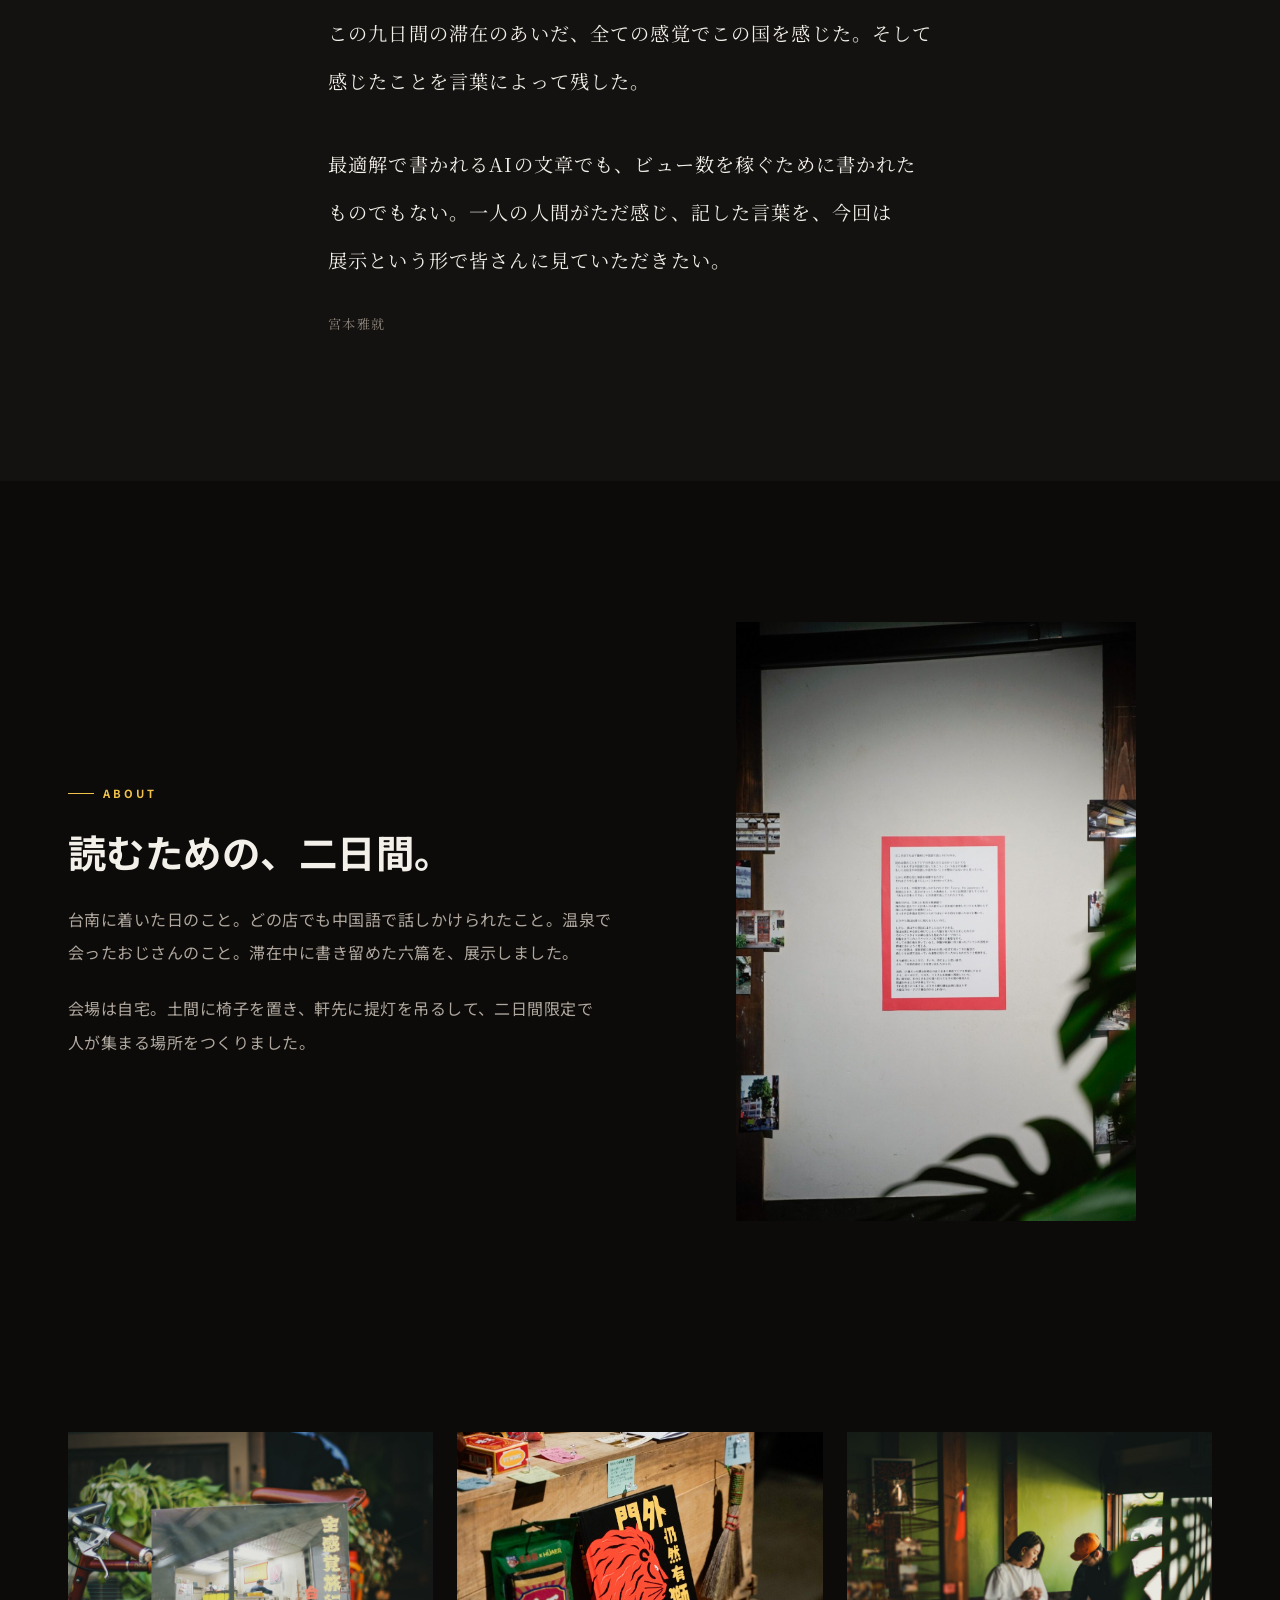
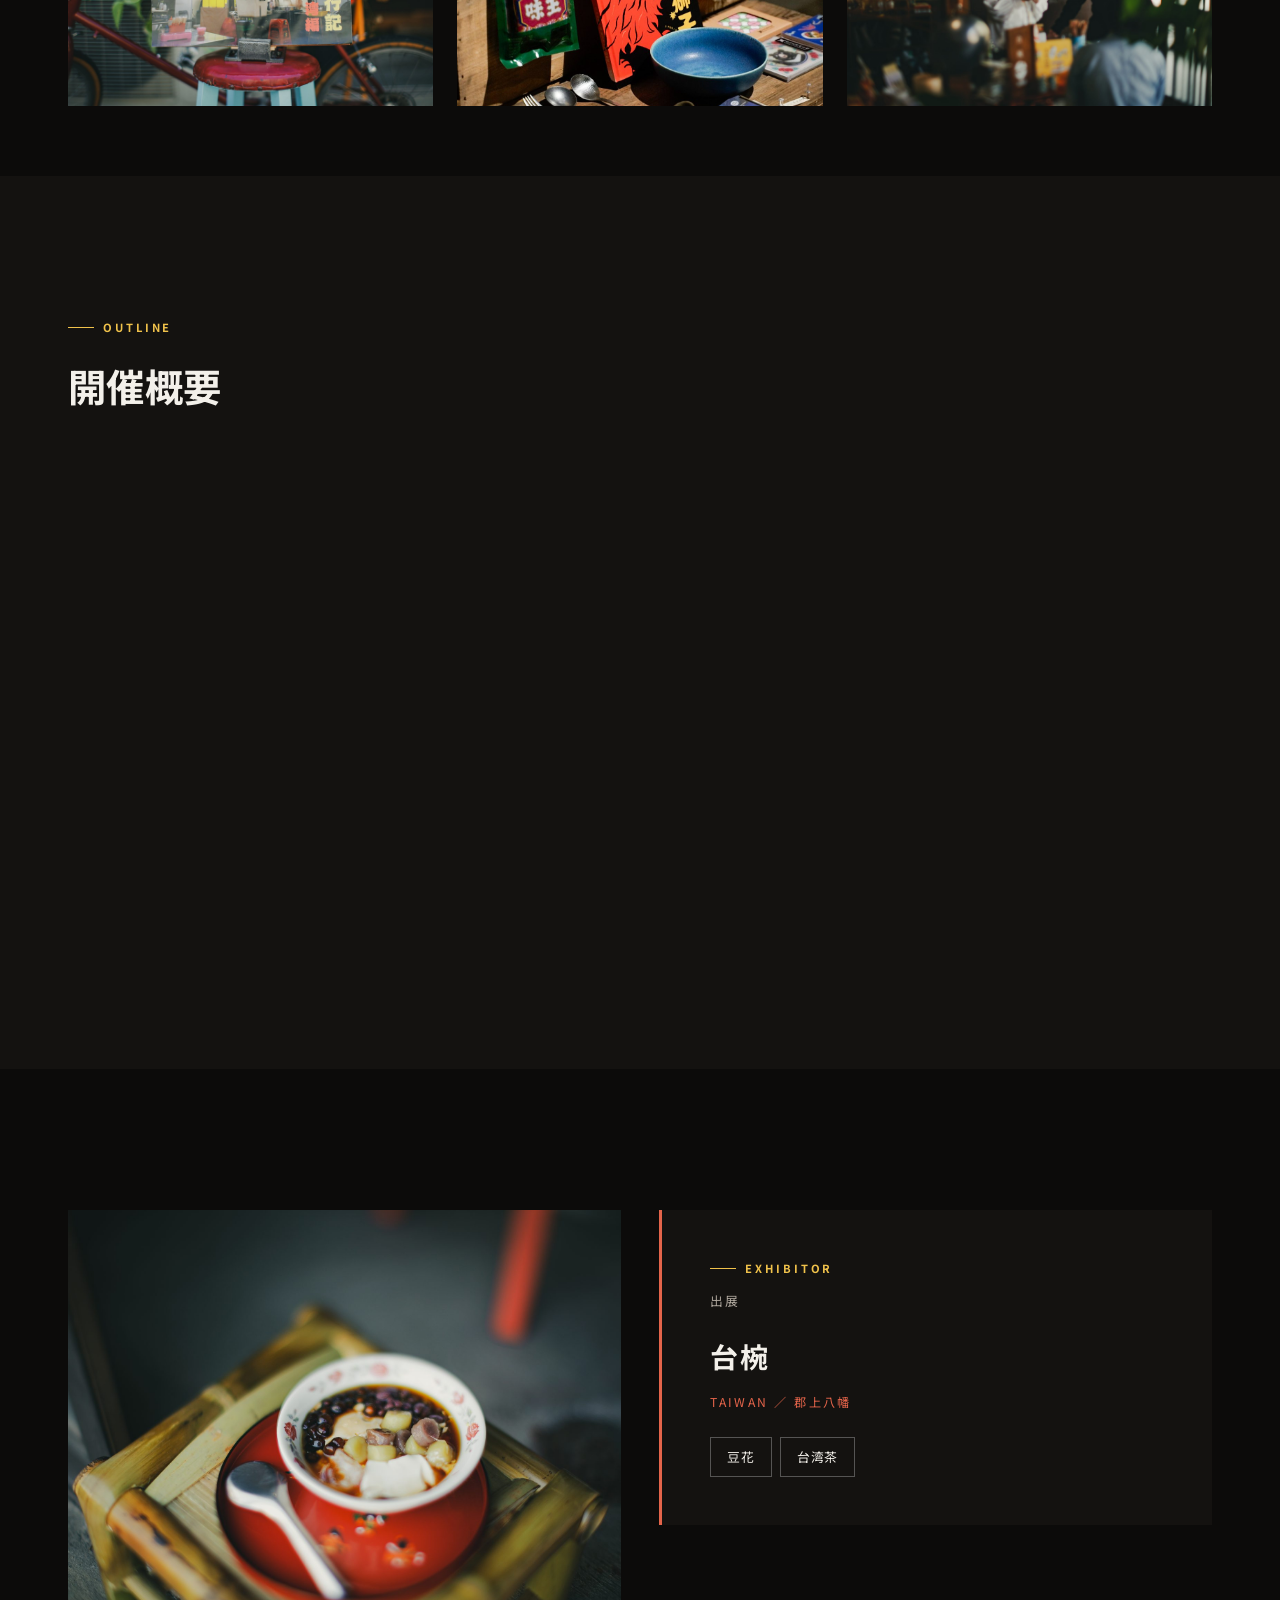
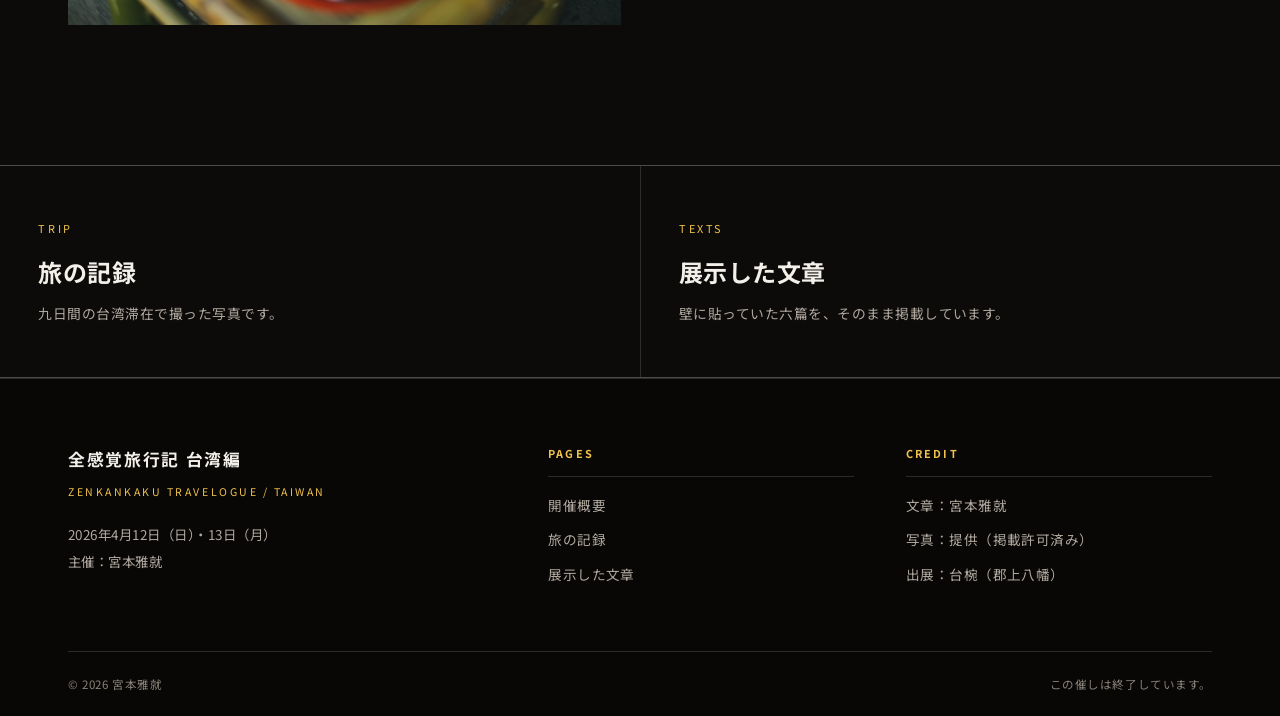
==== commit 7c223d19: "Update text references from seven to six pieces" ====
--- a/index.html
+++ b/index.html
@@ -69,7 +69,7 @@
       <div>
         <p class="eyebrow">ABOUT</p>
         <h2 class="h2" id="about-title">読むための、二日間。</h2>
-        <p class="lead">台南に着いた日のこと。どの店でも中国語で話しかけられたこと。温泉で会ったおじさんのこと。滞在中に書き留めた七篇を、展示しました。</p>
+        <p class="lead">台南に着いた日のこと。どの店でも中国語で話しかけられたこと。温泉で会ったおじさんのこと。滞在中に書き留めた六篇を、展示しました。</p>
         <p class="lead" style="margin-top:1.4rem;">会場は自宅。土間に椅子を置き、軒先に提灯を吊るして、二日間限定で人が集まる場所をつくりました。</p>
       </div>
       <figure class="fig--tall">
@@ -117,7 +117,7 @@
         </tr>
         <tr>
           <th scope="row">展示内容</th>
-          <td>九日間の台湾滞在中に書いた文章 七篇<br>滞在中に撮影した写真<br>旅先で購入した書籍・器・雑貨の展示</td>
+          <td>九日間の台湾滞在中に書いた文章 六篇<br>滞在中に撮影した写真<br>旅先で購入した書籍・器・雑貨の展示</td>
         </tr>
         <tr>
           <th scope="row">出展</th>
@@ -163,7 +163,7 @@
   <a class="next__item" href="texts.html">
     <span class="next__label">TEXTS</span>
     <span class="next__title">展示した文章</span>
-    <span class="next__text">壁に貼っていた七篇を、そのまま掲載しています。</span>
+    <span class="next__text">壁に貼っていた六篇を、そのまま掲載しています。</span>
   </a>
 </nav>
 
--- a/style.css
+++ b/style.css
@@ -167,19 +167,47 @@
 .full img{ width:100%; }
 
 /* ── 旅の写真ギャラリー ───────────────────────────────
-   段組みに流し込むだけの素朴な組み方。縦位置と横位置が混ざっても
-   トリミングせずに済み、写真の比率がそのまま残る。 */
+   12列のグリッドに、大小まちまちの枠を置いていく。
+   写真の縦横比はそのまま。ときどき画面の端まで広がる一枚を挟んで、
+   スクロールの調子を変える。 */
 .gal-grid{
-  columns:3; column-gap:clamp(10px,1.4vw,18px);
-}
-@media (max-width:900px){ .gal-grid{ columns:2; } }
-@media (max-width:560px){ .gal-grid{ columns:1; } }
+  display:grid;
+  grid-template-columns:repeat(12,1fr);
+  gap:clamp(18px,2.6vw,40px);
+  align-items:start;
+}
+.gal-grid figure{ margin:0; grid-column:span 12; }
+.gal-grid img{ display:block; width:100%; height:auto; background:var(--bg3); }
+
+@media (min-width:560px) and (max-width:899px){
+  .gal-grid{ grid-template-columns:repeat(2,1fr); }
+  .gal-grid figure{ grid-column:span 1; }
+  .gal-grid .g-12{ grid-column:span 2; }
+}
+@media (min-width:900px){
+  /* .gal-grid figure（要素セレクタを含む）に負けないよう、親を付けて詳細度を上げる */
+  .gal-grid .g-4{ grid-column:span 4; }
+  .gal-grid .g-5{ grid-column:span 5; }  .gal-grid .g-6{ grid-column:span 6; }
+  .gal-grid .g-7{ grid-column:span 7; }  .gal-grid .g-8{ grid-column:span 8; }
+  .gal-grid .g-12{ grid-column:span 12; }
+}
+/* 全幅の一枚だけ、外側の余白を打ち消して画面の端まで出す */
+@media (min-width:560px){
+  .gal-grid .g-12{ margin-inline:calc(50% - 50vw); }
+}
+
+/* スクロールで現れる。列ごとに少しずつ間を置く */
 .gal-grid figure{
-  break-inside:avoid; -webkit-column-break-inside:avoid;
-  margin:0 0 clamp(10px,1.4vw,18px);
-  background:var(--bg3);
-}
-.gal-grid img{ display:block; width:100%; height:auto; }
+  opacity:0; transform:translate3d(0,26px,0);
+  transition:opacity .9s var(--ease), transform 1.1s var(--ease);
+}
+.gal-grid figure.in{ opacity:1; transform:translate3d(0,0,0); }
+/* 現れたあとは、スクロールに合わせてゆっくり上下にずれる */
+.gal-grid figure.in.drift{ transition:opacity .9s var(--ease); }
+
+@media (prefers-reduced-motion:reduce){
+  .gal-grid figure{ opacity:1; transform:none; transition:none; }
+}
 
 /* ── 開催概要テーブル ─────────────────────────────────── */
 .info{ border-top:1px solid var(--line); }
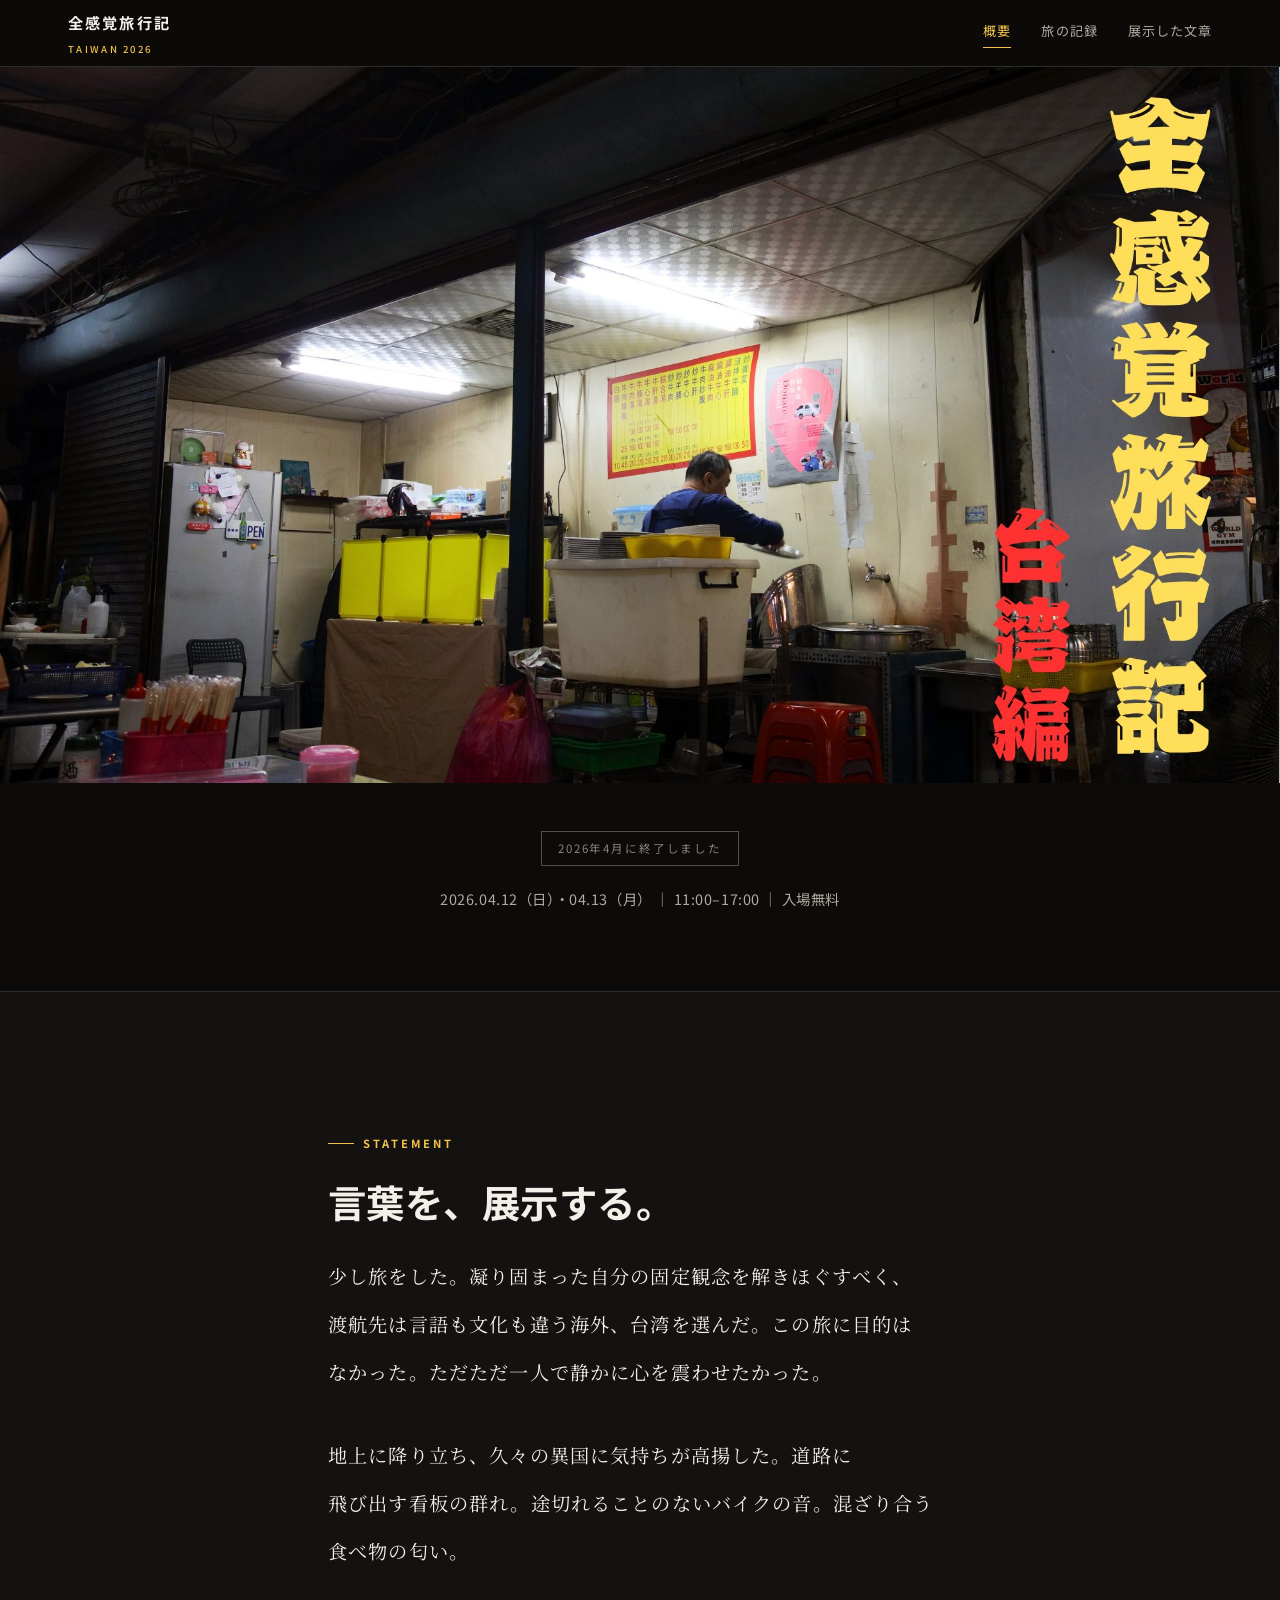
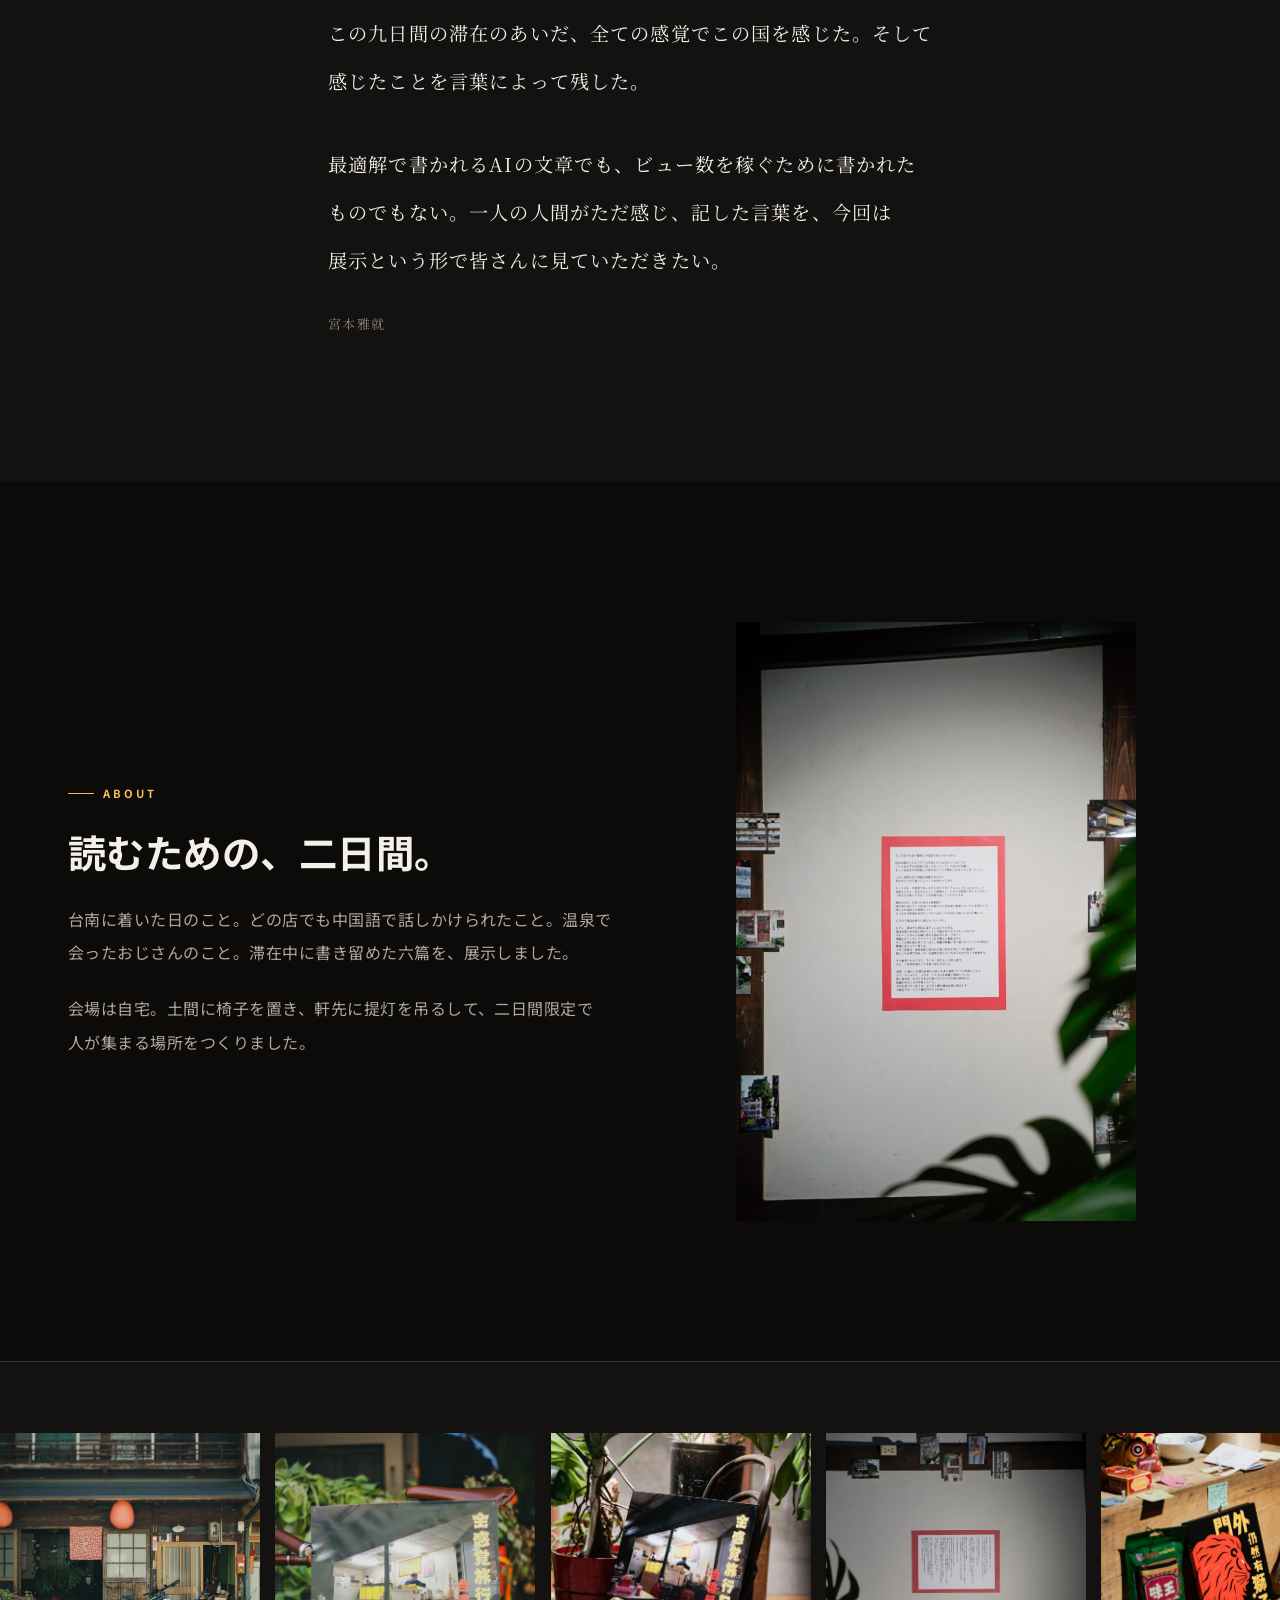
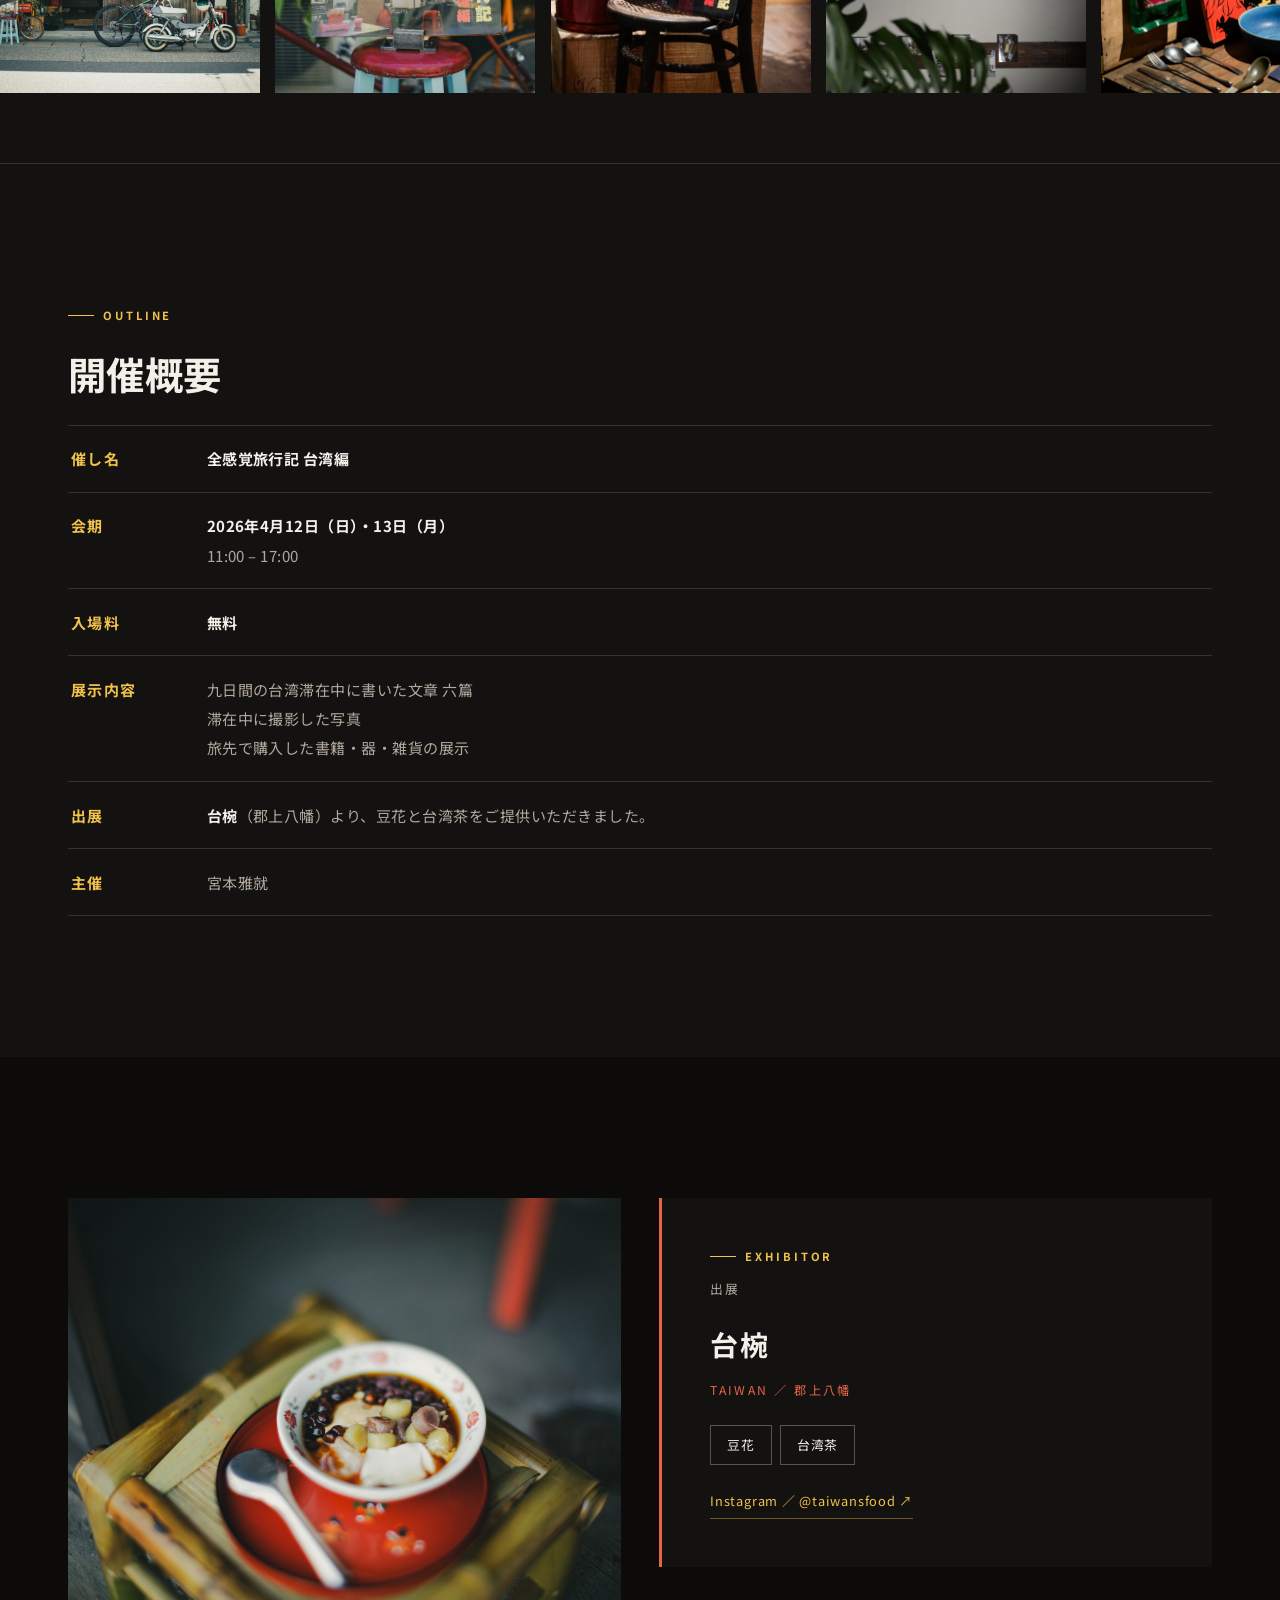
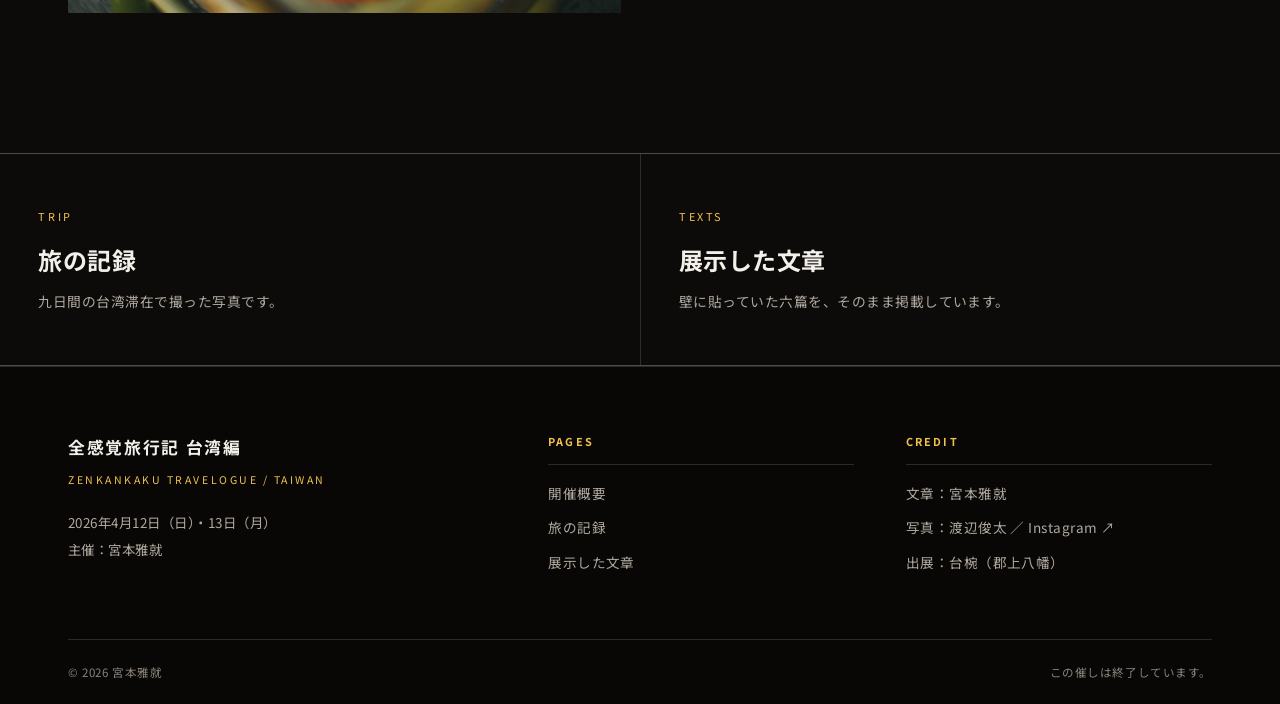
==== commit 93b54088: "Add new photo section and update credits" ====
--- a/index.html
+++ b/index.html
@@ -79,20 +79,26 @@
   </div>
 </section>
 
-<!-- ══════════ 会場の写真 ══════════ -->
-<section class="sec sec--md" aria-label="会場の様子">
-  <div class="wrap">
-    <div class="trio rv">
-      <figure>
-        <div class="ph"><img src="panel-bike.jpg" alt="自転車のサドルの前に立てかけられた、全感覚旅行記と書かれた案内パネル" loading="lazy" width="1800" height="1200"></div>
-      </figure>
-      <figure>
-        <div class="ph"><img src="goods.jpg" alt="木箱の上に並べられた台湾の本や器、カトラリー、調味料" loading="lazy" width="1045" height="1563"></div>
-      </figure>
-      <figure>
-        <div class="ph"><img src="visitors.jpg" alt="緑の壁の室内で、来場した方が展示を見ている様子" loading="lazy" width="1800" height="1200"></div>
-      </figure>
-    </div>
+<!-- ══════════ 当日の写真（横に流れる） ══════════ -->
+<section class="river" aria-label="当日の会場の様子">
+  <div class="lane">
+      <figure><img src="hero-storefront.jpg" alt="赤い提灯と臺灣の暖簾を掛けた会場の外観" loading="lazy" width="2400" height="1600"></figure>
+      <figure><img src="panel-bike.jpg" alt="自転車の前に立てかけた案内パネル" loading="lazy" width="1800" height="1200"></figure>
+      <figure><img src="panel-chair.jpg" alt="観葉植物のそばの椅子に置いた案内パネル" loading="lazy" width="1080" height="1616"></figure>
+      <figure><img src="exhibit-wall.jpg" alt="漆喰の壁に貼った文章と、旅先で撮った写真" loading="lazy" width="1600" height="1069"></figure>
+      <figure><img src="goods.jpg" alt="木箱の上に並べた台湾の本や器、調味料" loading="lazy" width="1045" height="1563"></figure>
+      <figure><img src="visitors.jpg" alt="緑の壁の室内で展示を見ている来場者" loading="lazy" width="1800" height="1200"></figure>
+      <figure><img src="crowd-storefront.jpg" alt="会場の前で立ち話をする人たち" loading="lazy" width="2000" height="1333"></figure>
+      <figure><img src="host.jpg" alt="自転車の横で笑っている主催者" loading="lazy" width="1800" height="1200"></figure>
+      <!-- 継ぎ目をなくすための2組目。読み上げからは外す -->
+      <figure aria-hidden="true"><img src="hero-storefront.jpg" alt="" loading="lazy" width="2400" height="1600"></figure>
+      <figure aria-hidden="true"><img src="panel-bike.jpg" alt="" loading="lazy" width="1800" height="1200"></figure>
+      <figure aria-hidden="true"><img src="panel-chair.jpg" alt="" loading="lazy" width="1080" height="1616"></figure>
+      <figure aria-hidden="true"><img src="exhibit-wall.jpg" alt="" loading="lazy" width="1600" height="1069"></figure>
+      <figure aria-hidden="true"><img src="goods.jpg" alt="" loading="lazy" width="1045" height="1563"></figure>
+      <figure aria-hidden="true"><img src="visitors.jpg" alt="" loading="lazy" width="1800" height="1200"></figure>
+      <figure aria-hidden="true"><img src="crowd-storefront.jpg" alt="" loading="lazy" width="2000" height="1333"></figure>
+      <figure aria-hidden="true"><img src="host.jpg" alt="" loading="lazy" width="1800" height="1200"></figure>
   </div>
 </section>
 
@@ -148,6 +154,7 @@
           <li>豆花</li>
           <li>台湾茶</li>
         </ul>
+        <a class="exhibitor__ig" href="https://www.instagram.com/taiwansfood/" target="_blank" rel="noopener">Instagram ／ @taiwansfood ↗</a>
       </div>
     </div>
   </div>
@@ -189,7 +196,7 @@
         <p class="ft__ttl">CREDIT</p>
         <ul class="ft__list">
           <li>文章：宮本雅就</li>
-          <li>写真：提供（掲載許可済み）</li>
+          <li>写真：<a href="https://www.instagram.com/shuntaaa.19/" target="_blank" rel="noopener">渡辺俊太 ／ Instagram ↗</a></li>
           <li>出展：台椀（郡上八幡）</li>
         </ul>
       </div>
--- a/style.css
+++ b/style.css
@@ -209,6 +209,35 @@
   .gal-grid figure{ opacity:1; transform:none; transition:none; }
 }
 
+/* ── 当日の写真：横に流れる帯 ─────────────────────────
+   同じ8枚を2組ならべ、半分ぶん動かして先頭に戻す。継ぎ目が出ない。
+   カーソルを載せているあいだは止まる。 */
+.river{
+  overflow:hidden; background:var(--bg2);
+  padding-block:clamp(44px,5.5vw,80px);
+  border-block:1px solid var(--line);
+}
+/* 隙間は gap ではなく各コマの右余白で作る。
+   gap だと最後のコマに余白が付かず、半分ぶん動かしたときに
+   隙間ひとつぶんズレて、一周ごとに小さく飛ぶため。 */
+.lane{
+  display:flex; width:max-content;
+  animation:flow 52s linear infinite;
+}
+.lane:hover{ animation-play-state:paused; }
+@keyframes flow{ from{ transform:translateX(0); } to{ transform:translateX(-50%); } }
+.lane figure{
+  flex:0 0 auto; margin:0 clamp(10px,1.2vw,16px) 0 0;
+  width:clamp(170px,21vw,260px); aspect-ratio:1/1;
+  overflow:hidden; background:var(--bg3);
+}
+.lane img{ display:block; width:100%; height:100%; object-fit:cover; }
+/* 動きを控える設定のときは、流さずに指で送れるようにする */
+@media (prefers-reduced-motion:reduce){
+  .lane{ animation:none; }
+  .river{ overflow-x:auto; padding-inline:clamp(20px,5vw,48px); }
+}
+
 /* ── 開催概要テーブル ─────────────────────────────────── */
 .info{ border-top:1px solid var(--line); }
 .info th,.info td{
@@ -234,6 +263,13 @@
 .exhibitor__yomi{ font-size:.76rem; letter-spacing:.2em; color:var(--red); margin-bottom:1.1rem; }
 .exhibitor__text{ font-size:.94rem; line-height:2.05; color:var(--ink-sub); }
 .exhibitor__menu{ display:flex; flex-wrap:wrap; gap:.5rem; margin-top:1.4rem; }
+.exhibitor__ig{
+  display:inline-block; margin-top:1.5rem;
+  font-size:.8rem; letter-spacing:.06em; color:var(--yellow); text-decoration:none;
+  padding-bottom:.25rem; border-bottom:1px solid rgba(240,194,75,.4);
+  transition:border-color .25s var(--ease);
+}
+.exhibitor__ig:hover{ border-bottom-color:var(--yellow); }
 .exhibitor__menu li{
   font-size:.8rem; letter-spacing:.06em; padding:.4rem 1rem;
   border:1px solid var(--line-2); color:var(--ink);
